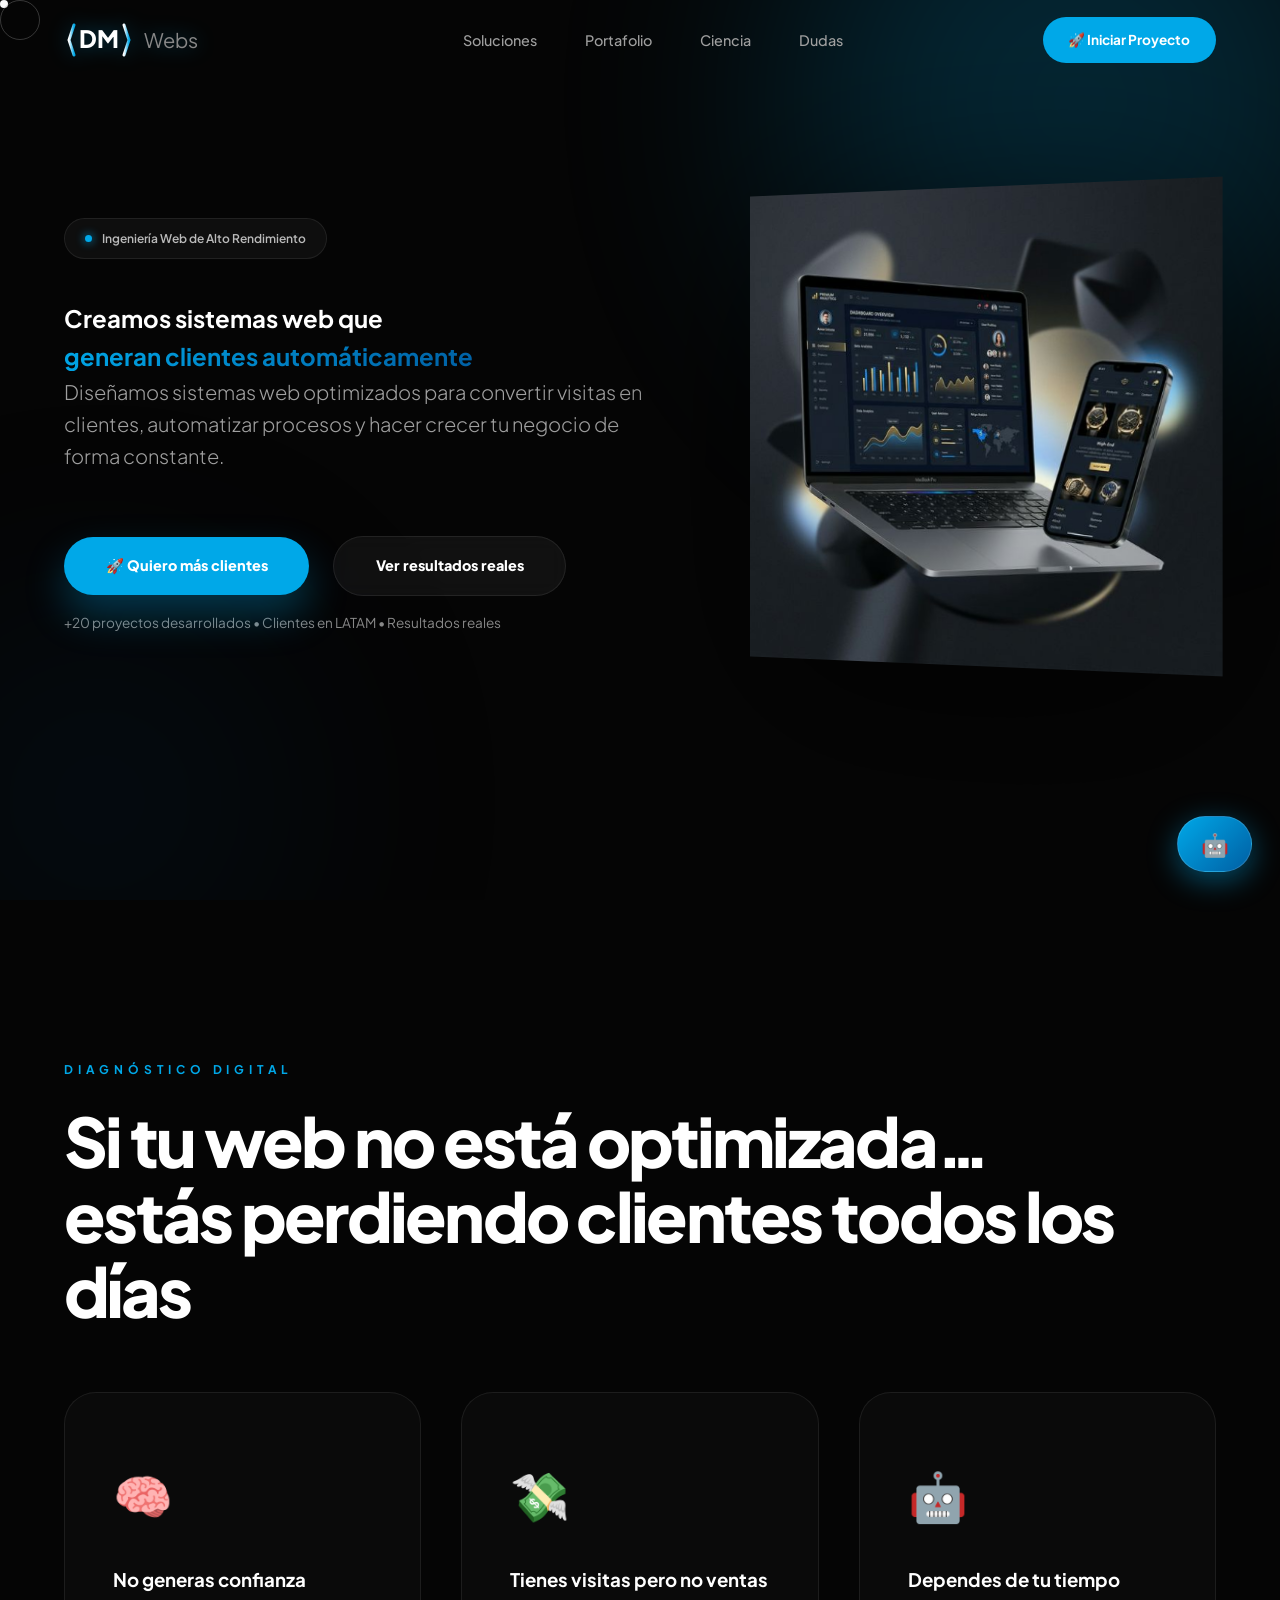
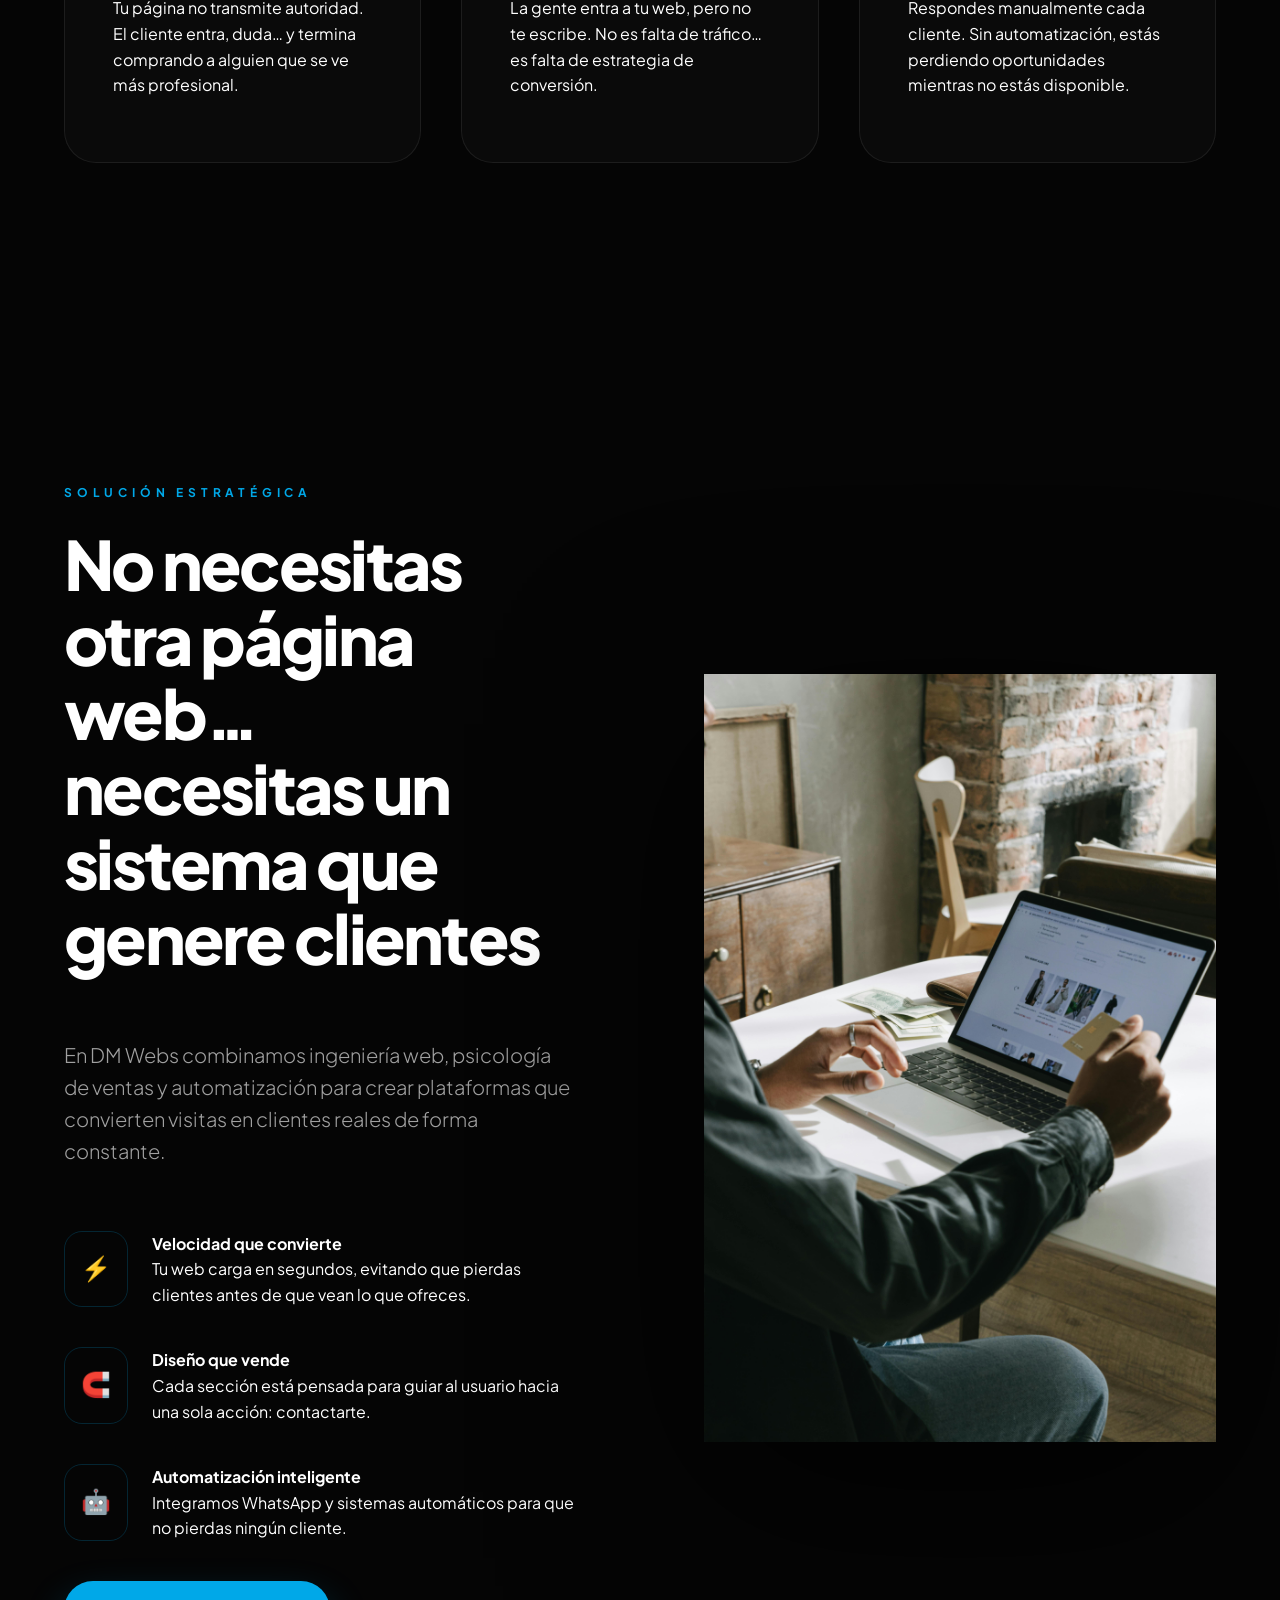
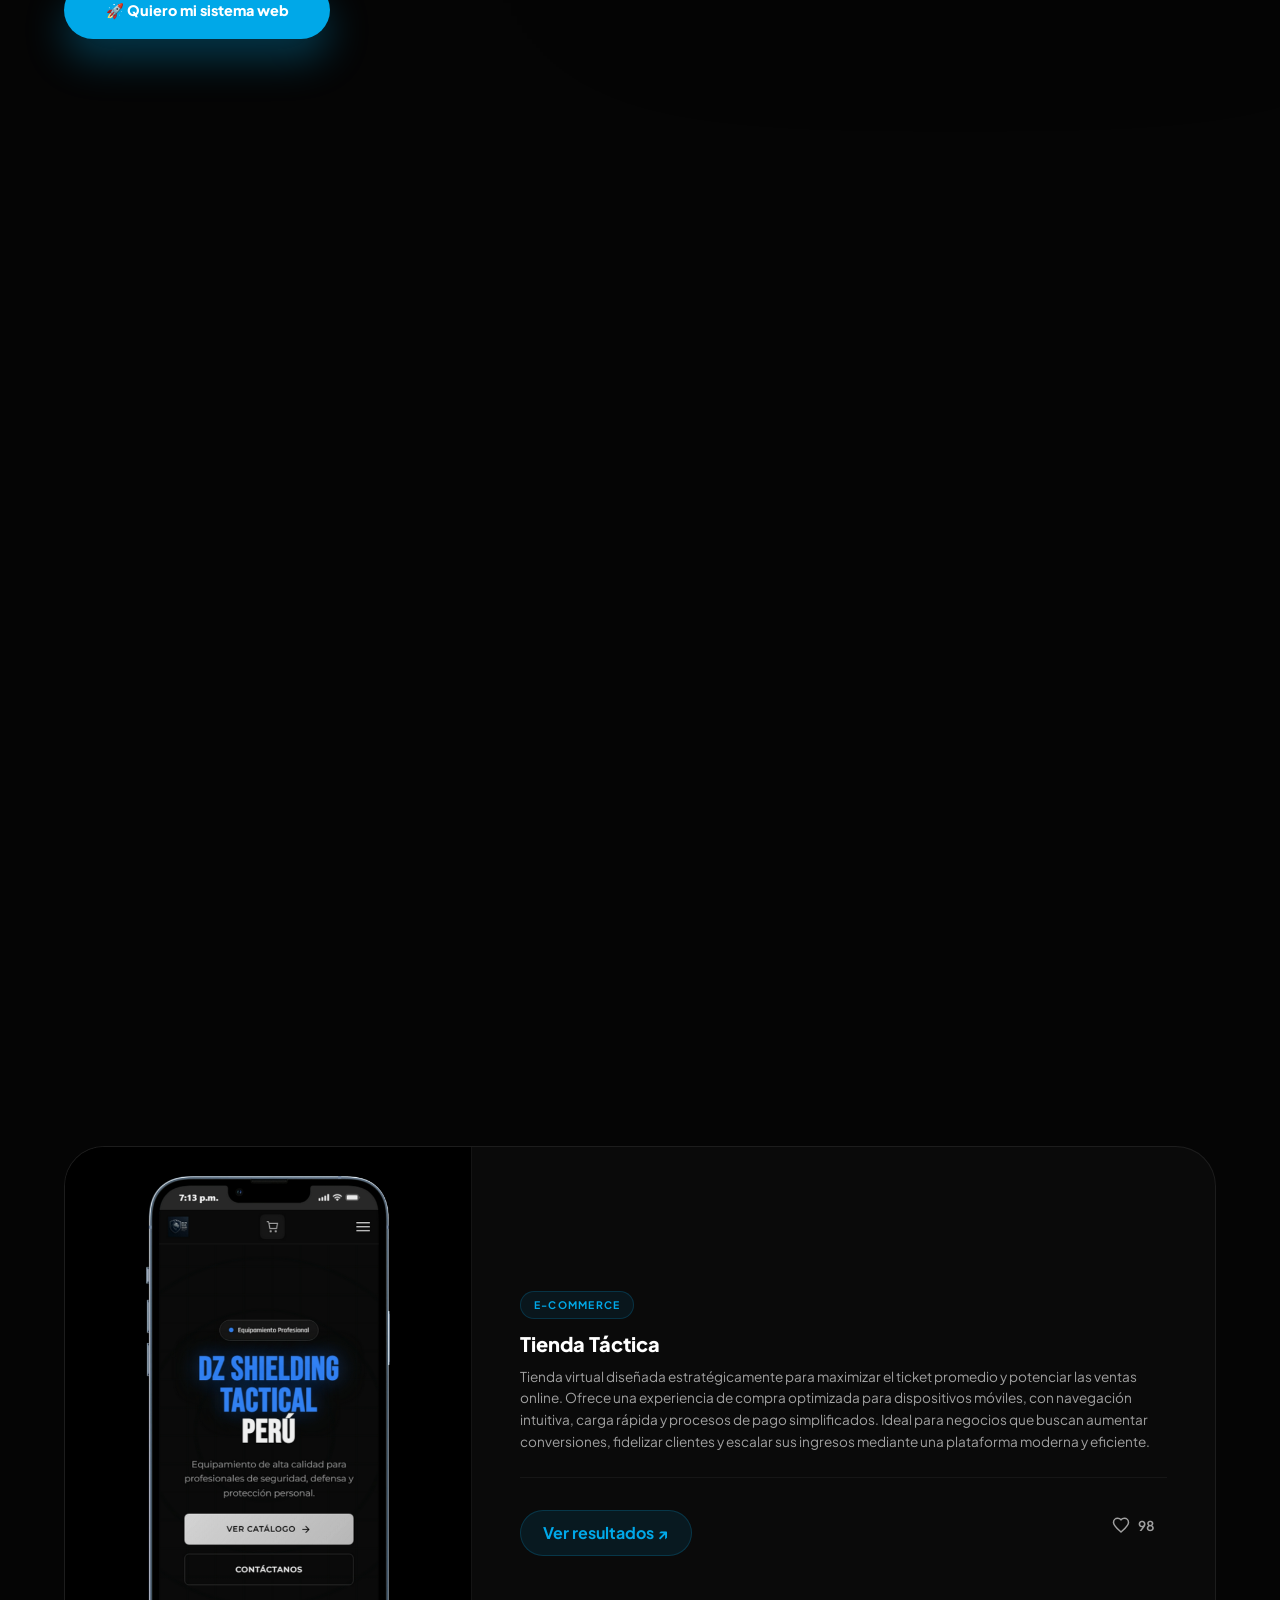
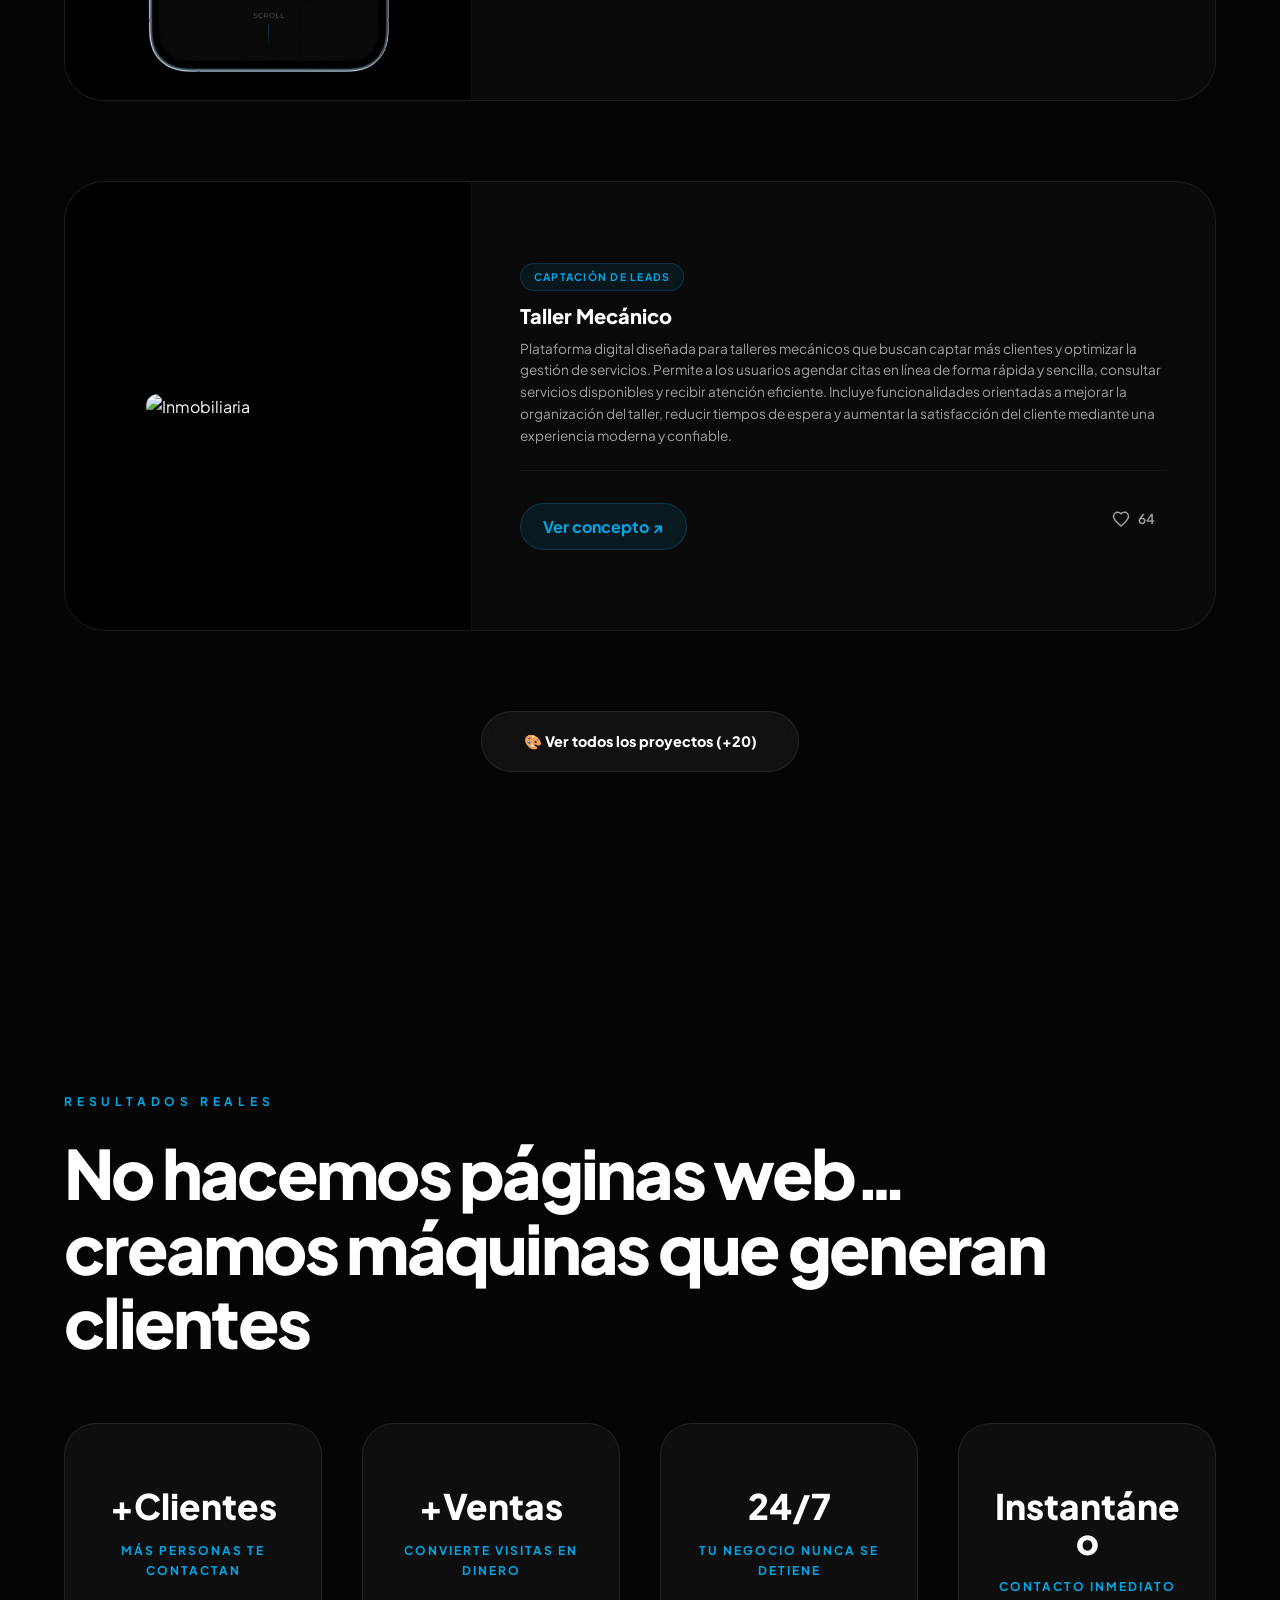
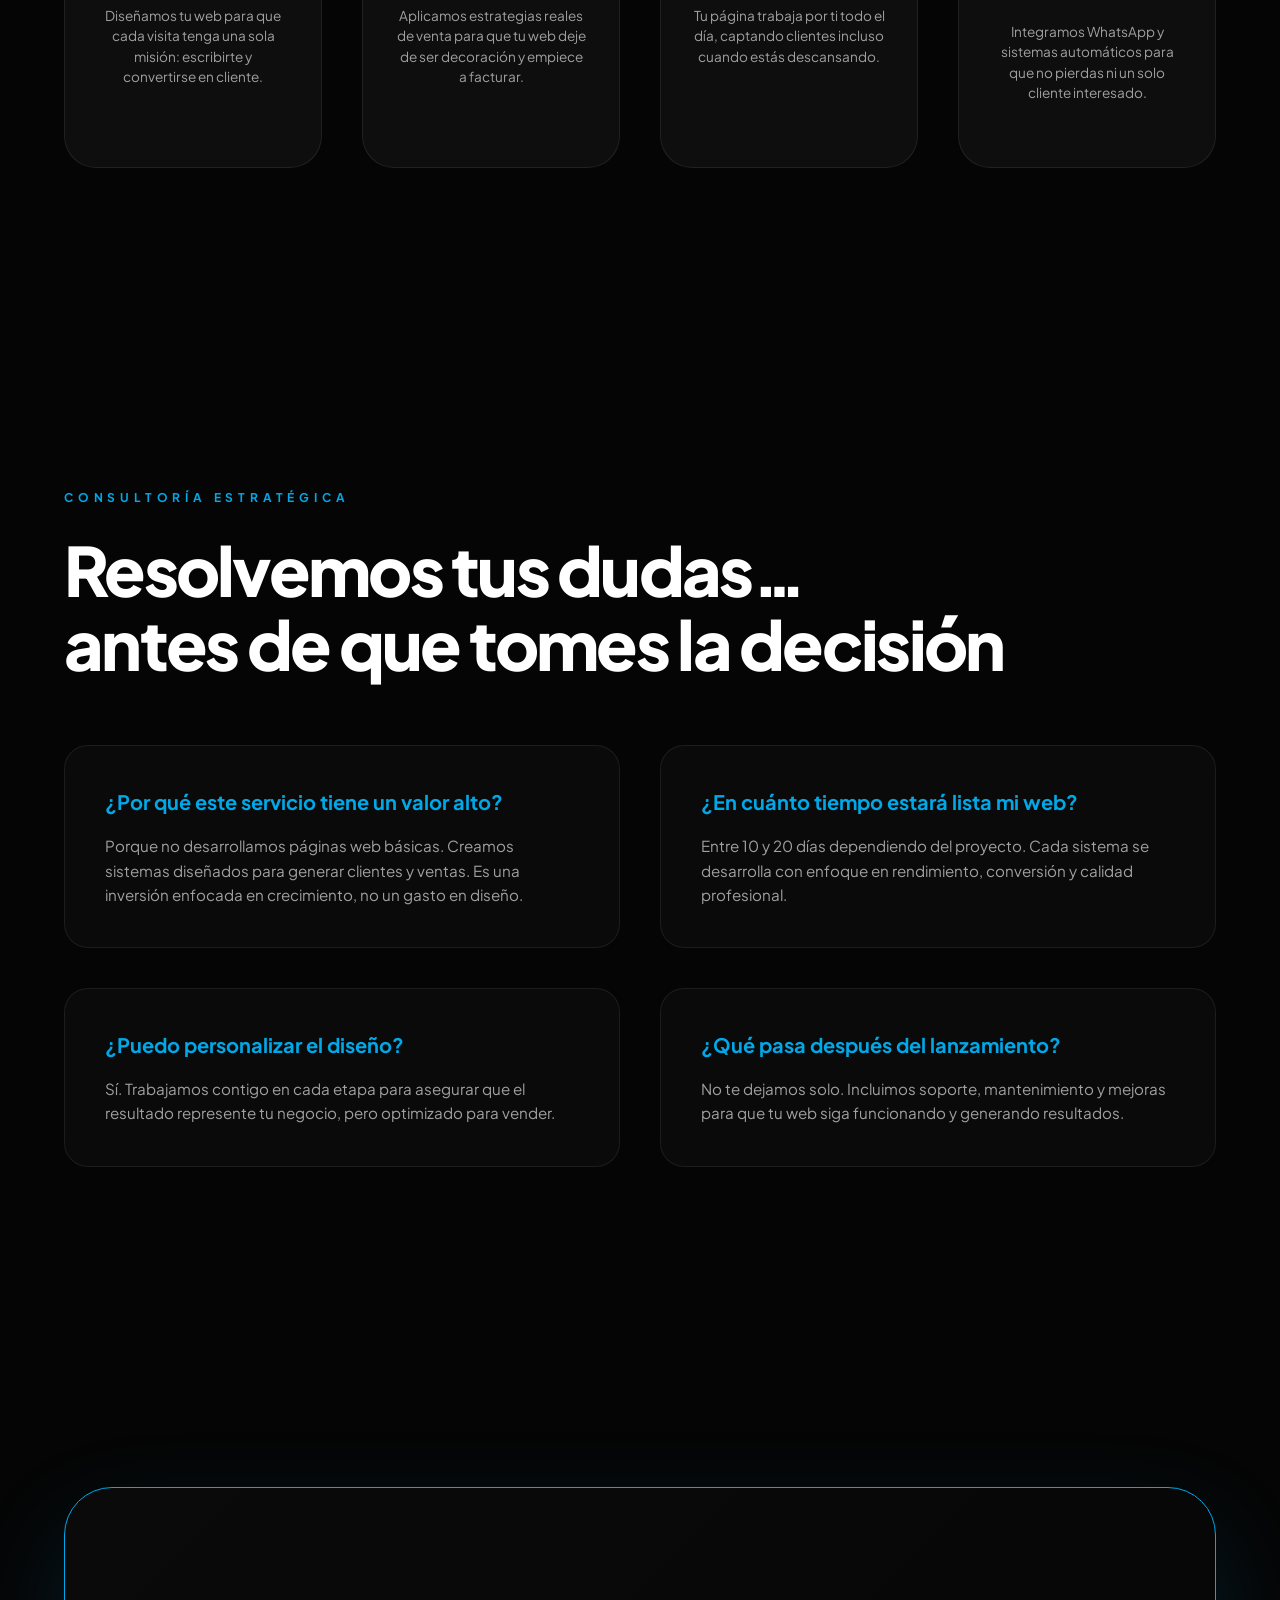
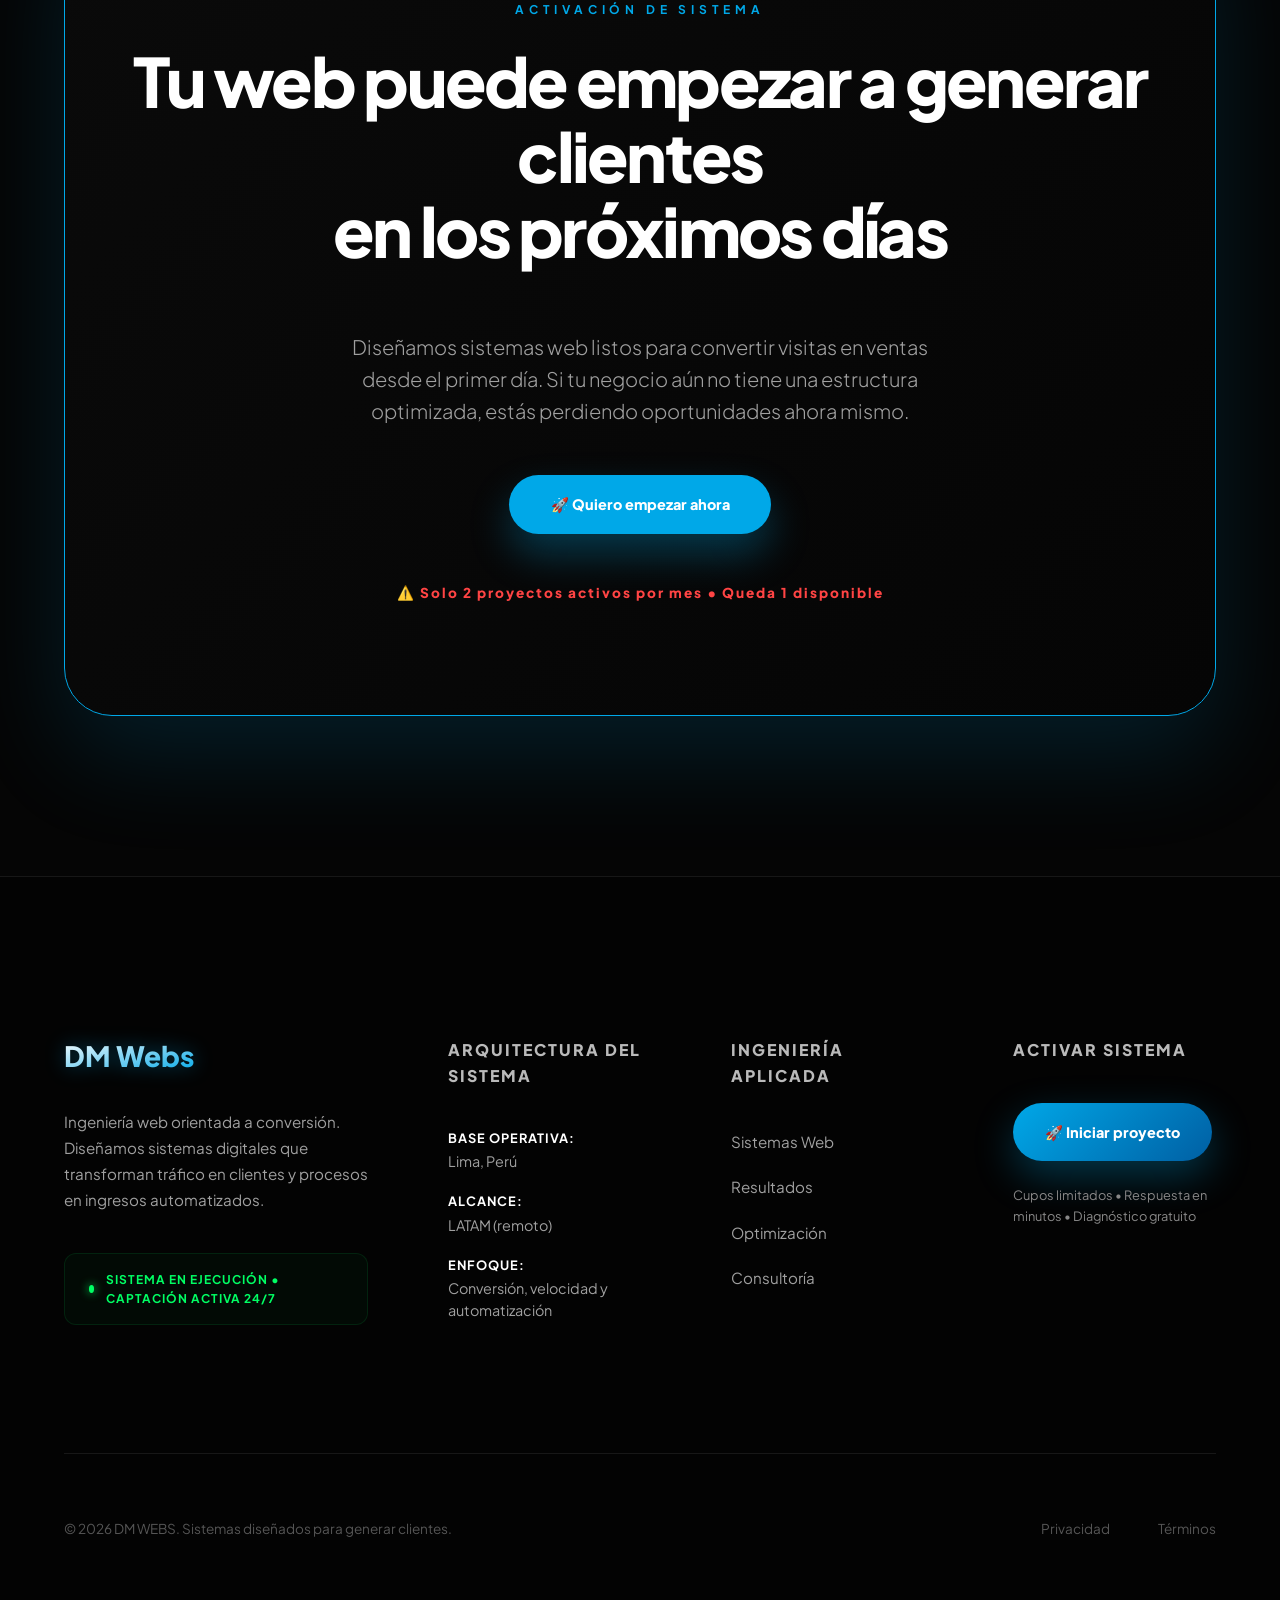
==== index.html @ 101c316f "first commit" ====
<!DOCTYPE html>
<html lang="es">
<head>
    <meta charset="UTF-8">
    <meta name="viewport" content="width=device-width, initial-scale=1.0">

    <!-- SEO PRINCIPAL -->
    <title>DM Webs | Ingeniería Web y Sistemas que Generan Clientes</title>

    <meta name="description" content="Especialistas en ingeniería web. Desarrollamos páginas web y sistemas digitales optimizados para generar clientes, aumentar conversiones y automatizar ventas en negocios de Perú y LATAM.">

    <meta name="keywords" content="ingenieria web, desarrollo web peru, paginas web que generan clientes, diseño web lima, sistemas web automatizados, landing pages conversion, automatizacion ventas web, desarrollo web profesional">

    <meta name="author" content="DM Webs">

    <!-- SEO TÉCNICO -->
    <meta name="robots" content="index, follow">
    <link rel="canonical" href="https://dm-webs-ingeniera.vercel.app/">

    <!-- GEOLOCALIZACIÓN (PERÚ) -->
    <meta name="geo.region" content="PE-LIM">
    <meta name="geo.placename" content="Lima">
    <meta name="geo.position" content="-12.0464;-77.0428">
    <meta name="ICBM" content="-12.0464, -77.0428">

    <!-- OPEN GRAPH (WHATSAPP / FACEBOOK) -->
    <meta property="og:title" content="DM Webs | Ingeniería Web que Genera Clientes">
    <meta property="og:description" content="Creamos sistemas web optimizados para convertir visitas en clientes y automatizar tu negocio.">
    <meta property="og:image" content="https://dm-webs-ingeniera.vercel.app/mockup.png">
    <meta property="og:url" content="https://dm-webs-ingeniera.vercel.app/">
    <meta property="og:type" content="website">
    <meta property="og:locale" content="es_PE">

    <!-- TWITTER -->
    <meta name="twitter:card" content="summary_large_image">
    <meta name="twitter:title" content="DM Webs | Sistemas Web que Venden">
    <meta name="twitter:description" content="Ingeniería web enfocada en conversión. Más clientes, más ventas, menos trabajo manual.">
    <meta name="twitter:image" content="https://dm-webs-ingeniera.vercel.app/mockup.png">

    <!-- PERFORMANCE / UI -->
    <meta name="theme-color" content="#0a0a0a">

    <!-- FAVICON -->
    <link rel="icon" href="favicon.ico">

    <!-- PRECONNECT (RENDIMIENTO) -->
    <link rel="preconnect" href="https://fonts.googleapis.com">
    <link rel="preconnect" href="https://fonts.gstatic.com" crossorigin>

    <!-- FUENTE -->
    <link href="https://fonts.googleapis.com/css2?family=Plus+Jakarta+Sans:wght@300;400;500;600;700;800&display=swap" rel="stylesheet">

    <!-- CSS OPTIMIZADO -->
    <link rel="preload" href="styles.css" as="style" onload="this.rel='stylesheet'">
</head>
<body>
    <!-- Advanced Cursor Layer -->
    <div class="cursor" id="cursor"></div>
    <div class="cursor-trail" id="cursor-trail"></div>

    <!-- Background Wow Layer -->
    <div class="bg-mesh">
        <div class="mesh-orb mesh-1"></div>
        <div class="mesh-orb mesh-2"></div>
    </div>

    <!-- ULTIMATE NAVIGATION -->
    <nav class="nav" id="nav">
        <div class="nav-inner">
            <a href="#" class="nav-logo">
                <svg viewBox="0 0 200 40" class="logo-svg">
                    <defs>
                        <linearGradient id="logoGradElite" x1="0%" y1="0%" x2="100%" y2="0%">
                            <stop offset="0%" style="stop-color:#ffffff;stop-opacity:1" />
                            <stop offset="100%" style="stop-color:#00A8E8;stop-opacity:1" />
                        </linearGradient>
                    </defs>
                    <path d="M10 5 L5 20 L10 35" fill="none" stroke="url(#logoGradElite)" stroke-width="3" stroke-linecap="round"/>
                    <path d="M60 5 L65 20 L60 35" fill="none" stroke="url(#logoGradElite)" stroke-width="3" stroke-linecap="round"/>
                    <text x="35" y="28" text-anchor="middle" font-family="Plus Jakarta Sans, sans-serif" font-weight="800" font-size="24" fill="white">DM</text>
                    <text x="80" y="28" font-family="Plus Jakarta Sans, sans-serif" font-weight="400" font-size="20" fill="#888888">Webs</text>
                </svg>
            </a>
            
            <ul class="nav-links">
                <li><a href="#soluciones">Soluciones</a></li>
                <li><a href="#portafolio">Portafolio</a></li>
                <li><a href="#stats">Ciencia</a></li>
                <li><a href="#faq">Dudas</a></li>
            </ul>

            <a href="https://wa.me/972498691?text=🚀%20Hola,%20quiero%20un%20sistema%20web%20que%20genere%20clientes" class="nav-cta" target="_blank" rel="noopener">🚀 Iniciar Proyecto</a>
            
            <button class="mobile-toggle" id="mobile-toggle" aria-label="Menu">
                <span></span><span></span><span></span>
            </button>
        </div>
    </nav>

    <!-- ELITE MOBILE MENU -->
    <div class="mobile-menu" id="mobile-menu">
        <button class="mobile-close" id="mobile-close" aria-label="Cerrar Menú">&times;</button>
        <ul class="mobile-menu-links">
            <li><a href="#soluciones">Soluciones</a></li>
            <li><a href="#portafolio">Portafolio</a></li>
            <li><a href="#stats">La Ciencia</a></li>
            <li><a href="#faq">Preguntas Frecuentes</a></li>
        </ul>
        <!--<a href="https://wa.me/972498691?text=🚀%20Hola,%20quiero%20un%20sistema%20web%20que%20genere%20clientes" class="nav-cta">
    🚀 Iniciar Proyecto
</a> -->
    </div>

    <main>
        <!-- HERO SECTION: INGENIERÍA QUE GENERA RESULTADOS -->
<section class="hero" id="home">
    <div class="hero-inner">
        <div class="hero-content">

            <div class="hero-badge reveal">
                <span class="dot"></span>
                Ingeniería Web de Alto Rendimiento
            </div>

            <h1 class="hero-title reveal">
                Creamos sistemas web que <br>
                <span class="accent">generan clientes automáticamente</span>
            </h1>

            <p class="hero-tagline reveal">
    Diseñamos sistemas web optimizados para convertir visitas en clientes, automatizar procesos y hacer crecer tu negocio de forma constante.
</p>

            <div class="hero-buttons reveal">
                <a href="https://wa.me/972498691?text=🚀%20Hola!%20Quiero%20una%20web%20que%20me%20genere%20clientes%20automáticamente" 
                   class="btn btn-primary" target="_blank" rel="noopener">
                    🚀 Quiero más clientes
                </a>

                <a href="#portafolio" class="btn btn-secondary">
                    Ver resultados reales
                </a>
            </div>
            <p style="margin-top:1rem; font-size:0.85rem; color:#888;">
    +20 proyectos desarrollados • Clientes en LATAM • Resultados reales
</p>

        </div>

        <div class="hero-visual reveal">
            <img src="mockup.png" alt="Sistema Web de Conversión DM Webs" class="hero-mockup">
        </div>
    </div>
</section>

        <!-- SECTION: DIAGNÓSTICO REAL DEL NEGOCIO -->
<section class="pain-section" id="diagnostico">
    <div class="section-inner">

        <div class="section-label reveal">Diagnóstico Digital</div>

        <h2 class="section-title reveal">
            Si tu web no está optimizada… <br>
            estás perdiendo clientes todos los días
        </h2>

        <div class="pain-grid">

    <div class="pain-card reveal">
        <span class="pain-icon">🧠</span>
        <h3>No generas confianza</h3>
        <p>
            Tu página no transmite autoridad. El cliente entra, duda… y termina comprando a alguien que se ve más profesional.
        </p>
    </div>

    <div class="pain-card reveal">
        <span class="pain-icon">💸</span>
        <h3>Tienes visitas pero no ventas</h3>
        <p>
            La gente entra a tu web, pero no te escribe. No es falta de tráfico… es falta de estrategia de conversión.
        </p>
    </div>

    <div class="pain-card reveal">
        <span class="pain-icon">🤖</span>
        <h3>Dependes de tu tiempo</h3>
        <p>
            Respondes manualmente cada cliente. Sin automatización, estás perdiendo oportunidades mientras no estás disponible.
        </p>
    </div>

</div>
    </div>
</section>

        <!-- SECTION: SOLUCIÓN (INGENIERÍA DE CONVERSIÓN) -->
<section class="solution-section" id="soluciones">
    <div class="section-inner">
        <div class="solution-grid">

            <div class="solution-content reveal">

                <div class="section-label">Solución Estratégica</div>

                <h2 class="section-title">
                    No necesitas otra página web… <br>
                    <span class="accent-text">necesitas un sistema que genere clientes</span>
                </h2>

                <p class="hero-tagline">
                    En DM Webs combinamos ingeniería web, psicología de ventas y automatización para crear plataformas que convierten visitas en clientes reales de forma constante.
                </p>

                <div class="benefit-row">

                    <div class="benefit-item">
                        <div class="benefit-icon">⚡</div>
                        <div class="benefit-info">
                            <strong>Velocidad que convierte</strong>
                            <p>
                                Tu web carga en segundos, evitando que pierdas clientes antes de que vean lo que ofreces.
                            </p>
                        </div>
                    </div>

                    <div class="benefit-item">
                        <div class="benefit-icon">🧲</div>
                        <div class="benefit-info">
                            <strong>Diseño que vende</strong>
                            <p>
                                Cada sección está pensada para guiar al usuario hacia una sola acción: contactarte.
                            </p>
                        </div>
                    </div>

                    <div class="benefit-item">
                        <div class="benefit-icon">🤖</div>
                        <div class="benefit-info">
                            <strong>Automatización inteligente</strong>
                            <p>
                                Integramos WhatsApp y sistemas automáticos para que no pierdas ningún cliente.
                            </p>
                        </div>
                    </div>

                </div>

                <a href="https://wa.me/972498691?text=🚀%20Hola,%20quiero%20un%20sistema%20web%20que%20genere%20clientes" 
                   class="btn btn-primary">
                    🚀 Quiero mi sistema web
                </a>

            </div>

            <div class="visual-stack reveal">
                <img src="e3.jpg" alt="Sistema Web de Conversión DM Webs" class="hero-mockup" style="transform: rotate(0); width: 100%;">
            </div>

        </div>
    </div>
</section>

        <!-- SECTION: RESULTADOS REALES -->
<section class="results-section" id="portafolio">
    <div class="section-inner">

        <div class="section-label reveal">Resultados Reales</div>

        <h2 class="section-title reveal">
            Sistemas que ya están generando ventas
        </h2>
        
        <div class="results-grid">

            <!-- Project 1 -->
            <div class="result-card reveal">
                <div class="result-visual">
                    <img src="pideClick.png" alt="PideClick" class="result-img-full">
                </div>
                <div class="result-info">
                    <span class="result-badge">Sistema SaaS</span>
                    <h3>PideClick</h3>
                    <p>
                        PideClick es una plataforma SaaS diseñada para la optimización integral de restaurantes, permitiéndoles digitalizar y automatizar la gestión de pedidos en tiempo real. Facilita una experiencia de compra rápida, intuitiva y sin fricciones para los clientes, mientras incrementa las conversiones, reduce errores operativos y mejora la eficiencia del negocio. Ideal para restaurantes que buscan escalar sus ventas mediante tecnología moderna y procesos inteligentes.
                    </p>
                    <div class="result-footer">
                        <a href="https://pide-click.vercel.app/" class="result-link" target="_blank">
                            Ver cómo funciona ↗
                        </a>
                        <button class="like-btn" data-project="pideclick">
                            <svg class="heart-icon" viewBox="0 0 24 24"><path d="M12 21.35l-1.45-1.32C5.4 15.36 2 12.28 2 8.5 2 5.42 4.42 3 7.5 3c1.74 0 3.41.81 4.5 2.09C13.09 3.81 14.76 3 16.5 3 19.58 3 22 5.42 22 8.5c0 3.78-3.4 6.86-8.55 11.54L12 21.35z"></path></svg>
                            <span class="like-count">0</span>
                        </button>
                    </div>
                </div>
            </div>

            <!-- Project 2 -->
            <div class="result-card reveal">
                <div class="result-visual">
                    <img src="dz.png" alt="Ecommerce" class="result-img-full">
                </div>
                <div class="result-info">
                    <span class="result-badge">E-Commerce</span>
                    <h3>Tienda Táctica</h3>
                    <p>
                        Tienda virtual diseñada estratégicamente para maximizar el ticket promedio y potenciar las ventas online. Ofrece una experiencia de compra optimizada para dispositivos móviles, con navegación intuitiva, carga rápida y procesos de pago simplificados. Ideal para negocios que buscan aumentar conversiones, fidelizar clientes y escalar sus ingresos mediante una plataforma moderna y eficiente.
                    </p>
                    <div class="result-footer">
                        <a href="https://dz-shielding-tactical.vercel.app/" class="result-link" target="_blank">
                            Ver resultados ↗
                        </a>
                        <button class="like-btn" data-project="tactica">
                            <svg class="heart-icon" viewBox="0 0 24 24"><path d="M12 21.35l-1.45-1.32C5.4 15.36 2 12.28 2 8.5 2 5.42 4.42 3 7.5 3c1.74 0 3.41.81 4.5 2.09C13.09 3.81 14.76 3 16.5 3 19.58 3 22 5.42 22 8.5c0 3.78-3.4 6.86-8.55 11.54L12 21.35z"></path></svg>
                            <span class="like-count">0</span>
                        </button>
                    </div>
                </div>
            </div>

            <!-- Project 3 -->
            <div class="result-card reveal">
                <div class="result-visual">
                    <img src="car.webp" alt="Inmobiliaria" class="result-img-full">
                </div>
                <div class="result-info">
                    <span class="result-badge">Captación de Leads</span>
                    <h3>Taller Mecánico</h3> 
                    <p>
                        Plataforma digital diseñada para talleres mecánicos que buscan captar más clientes y optimizar la gestión de servicios. Permite a los usuarios agendar citas en línea de forma rápida y sencilla, consultar servicios disponibles y recibir atención eficiente. Incluye funcionalidades orientadas a mejorar la organización del taller, reducir tiempos de espera y aumentar la satisfacción del cliente mediante una experiencia moderna y confiable.
                    </p>
                    <div class="result-footer">
                        <a href="https://tallercar.vercel.app/" class="result-link" target="_blank" >
                            Ver concepto ↗
                        </a>
                        <button class="like-btn" data-project="taller">
                            <svg class="heart-icon" viewBox="0 0 24 24"><path d="M12 21.35l-1.45-1.32C5.4 15.36 2 12.28 2 8.5 2 5.42 4.42 3 7.5 3c1.74 0 3.41.81 4.5 2.09C13.09 3.81 14.76 3 16.5 3 19.58 3 22 5.42 22 8.5c0 3.78-3.4 6.86-8.55 11.54L12 21.35z"></path></svg>
                            <span class="like-count">0</span>
                        </button>
                    </div>
                </div>
            </div>

        </div>

        <div class="hero-buttons reveal" style="justify-content: center; margin-top: 5rem;">
            <a href="portafolio.html" class="btn btn-secondary" style="padding: 1.2rem 3rem; font-size: 1rem;">
                🎨 Ver todos los proyectos (+20)
            </a>
        </div>

        </div>
    </div>
</section>

        <!-- SECTION: RESULTADOS QUE GENERAMOS -->
<section class="authority-section" id="stats">
    <div class="section-inner">
        
        <div class="section-label reveal">Resultados Reales</div>
        
        <h2 class="section-title reveal">
            No hacemos páginas web… <br>
            creamos máquinas que generan clientes
        </h2>

        <div class="stats-grid">

            <div class="stat-card reveal">
                <span class="stat-value">+Clientes</span>
                <span class="stat-label">Más personas te contactan</span>
                <p class="stat-desc">
                    Diseñamos tu web para que cada visita tenga una sola misión: escribirte y convertirse en cliente.
                </p>
            </div>

            <div class="stat-card reveal">
                <span class="stat-value">+Ventas</span>
                <span class="stat-label">Convierte visitas en dinero</span>
                <p class="stat-desc">
                    Aplicamos estrategias reales de venta para que tu web deje de ser decoración y empiece a facturar.
                </p>
            </div>

            <div class="stat-card reveal">
                <span class="stat-value">24/7</span>
                <span class="stat-label">Tu negocio nunca se detiene</span>
                <p class="stat-desc">
                    Tu página trabaja por ti todo el día, captando clientes incluso cuando estás descansando.
                </p>
            </div>

            <div class="stat-card reveal">
                <span class="stat-value">Instantáneo</span>
                <span class="stat-label">Contacto inmediato</span>
                <p class="stat-desc">
                    Integramos WhatsApp y sistemas automáticos para que no pierdas ni un solo cliente interesado.
                </p>
            </div>

        </div>
    </div>
</section>

        <!-- SECTION: CONSULTORÍA ESTRATÉGICA -->
<section class="faq-section" id="faq">
    <div class="section-inner">

        <div class="section-label reveal">Consultoría Estratégica</div>

        <h2 class="section-title reveal">
            Resolvemos tus dudas… <br>
            antes de que tomes la decisión
        </h2>

        <div class="faq-grid">

            <div class="faq-item reveal">
                <h3>¿Por qué este servicio tiene un valor alto?</h3>
                <p>
                    Porque no desarrollamos páginas web básicas. Creamos sistemas diseñados para generar clientes y ventas. 
                    Es una inversión enfocada en crecimiento, no un gasto en diseño.
                </p>
            </div>

            <div class="faq-item reveal">
                <h3>¿En cuánto tiempo estará lista mi web?</h3>
                <p>
                    Entre 10 y 20 días dependiendo del proyecto. Cada sistema se desarrolla con enfoque en rendimiento, conversión y calidad profesional.
                </p>
            </div>

            <div class="faq-item reveal">
                <h3>¿Puedo personalizar el diseño?</h3>
                <p>
                    Sí. Trabajamos contigo en cada etapa para asegurar que el resultado represente tu negocio, pero optimizado para vender.
                </p>
            </div>

            <div class="faq-item reveal">
                <h3>¿Qué pasa después del lanzamiento?</h3>
                <p>
                    No te dejamos solo. Incluimos soporte, mantenimiento y mejoras para que tu web siga funcionando y generando resultados.
                </p>
            </div>

        </div>

    </div>
</section>

        <!-- SECTION: CIERRE DE CONVERSIÓN -->
<section class="offer-section" id="metodo">
    <div class="section-inner">

        <div class="offer-card reveal">

            <span class="section-label">Activación de Sistema</span>

            <h2 class="section-title">
                Tu web puede empezar a generar clientes <br>
                <span class="accent-text">en los próximos días</span>
            </h2>

            <p class="hero-tagline" style="margin: 0 auto 3rem;">
                Diseñamos sistemas web listos para convertir visitas en ventas desde el primer día. 
                Si tu negocio aún no tiene una estructura optimizada, estás perdiendo oportunidades ahora mismo.
            </p>

            <div class="hero-buttons" style="justify-content: center;">
                <a href="https://wa.me/972498691?text=🚀%20Hola,%20quiero%20un%20sistema%20web%20que%20genere%20clientes" class="btn btn-primary" target="_blank" rel="noopener">
                    🚀 Quiero empezar ahora
                </a>
            </div>

            <span class="urgency-badge">
                ⚠️ Solo 2 proyectos activos por mes • Queda 1 disponible
            </span>

        </div>

    </div>
</section>
    </main>


    
    <!-- SECTION: ELITE FOOTER (ENGINEERING & RESULTS) -->
<footer class="elite-footer">
    <div class="footer-grid">

        <!-- Branding & Engineering Vision -->
        <div class="footer-col reveal">
            <a href="#" class="nav-logo" style="margin-bottom: 2rem; display: block;">
                <svg viewBox="0 0 200 40" class="logo-svg">
                    <defs>
                        <linearGradient id="logoGradFooterGold" x1="0%" y1="0%" x2="100%" y2="100%">
                            <stop offset="0%" style="stop-color:#ffffff;stop-opacity:1" />
                            <stop offset="100%" style="stop-color:#00A8E8;stop-opacity:1" />
                        </linearGradient>
                    </defs>
                    <text x="0" y="30" font-family="'Plus Jakarta Sans', sans-serif" font-weight="900" font-size="28" fill="url(#logoGradFooterGold)">DM Webs</text>
                </svg>
            </a>

            <p class="footer-desc">
                Ingeniería web orientada a conversión. Diseñamos sistemas digitales que transforman tráfico en clientes y procesos en ingresos automatizados.
            </p>

            <div class="system-status">
                <span class="status-dot"></span>
                <span class="status-text">Sistema en ejecución • Captación activa 24/7</span>
            </div>
        </div>

        <!-- Operation & Credibility -->
        <div class="footer-col reveal">
            <h4>Arquitectura del Sistema</h4>
            <ul class="footer-info">
                <li><strong>Base operativa:</strong> Lima, Perú</li>
                <li><strong>Alcance:</strong> LATAM (remoto)</li>
                <li><strong>Enfoque:</strong> Conversión, velocidad y automatización</li>
            </ul>
        </div>

        <!-- Strategic Navigation -->
        <div class="footer-col reveal">
            <h4>Ingeniería Aplicada</h4>
            <ul class="footer-links">
                <li><a href="#soluciones">Sistemas Web</a></li>
                <li><a href="#portafolio">Resultados</a></li>
                <li><a href="#stats">Optimización</a></li>
                <li><a href="#faq">Consultoría</a></li>
            </ul>
        </div>

        <!-- Conversion Engine -->
        <div class="footer-col reveal">
            <h4>Activar Sistema</h4>
            <a href="https://wa.me/972498691?text=🚀%20Hola,%20quiero%20un%20sistema%20web%20que%20genere%20clientes" class="footer-cta-btn" target="_blank">
                🚀 Iniciar proyecto
            </a>

            <p style="margin-top: 1.5rem; font-size: 0.8rem; color: #888;">
                Cupos limitados • Respuesta en minutos • Diagnóstico gratuito
            </p>
        </div>

    </div>

    <div class="footer-bottom">
        <p>&copy; 2026 DM WEBS. Sistemas diseñados para generar clientes.</p>

        <div class="footer-legal">
            <a href="#">Privacidad</a>
            <a href="#">Términos</a>
        </div>
    </div>
</footer>

    <!-- ADVISOR CHATBOT ELITE -->
    <div class="chatbot-toggle" id="chatbotToggle">
        <span style="font-size:1.4rem; line-height:1;">🤖</span>
    </div>

    <div class="chatbot-window" id="chatbotWindow">
        <div class="chatbot-header">
            <div style="display:flex; align-items:center; gap:0.75rem;">
                <div style="width:38px;height:38px;border-radius:10px;background:var(--gradient-blue);display:flex;align-items:center;justify-content:center;flex-shrink:0;font-size:1.4rem;">
                    🤖
                </div>
                <div>
                    <h4 style="font-weight:800;font-size:0.9rem;line-height:1.2;">DM Webs AI</h4>
                    <p style="font-size:0.7rem;color:#25d366;display:flex;align-items:center;gap:4px;">
                        <span style="width:6px;height:6px;background:#25d366;border-radius:50%;display:inline-block;animation:statusFade 2s infinite;"></span>
                        Sistema activo
                    </p>
                </div>
            </div>
            <button class="chatbot-close" id="chatbotClose" aria-label="Cerrar chat">✕</button>
        </div>
        <div class="chatbot-messages" id="chatbotMessages"></div>
        <div class="chatbot-input-area">
            <textarea id="chatbotInput" placeholder="Escribe tu consulta estratégica..." rows="1"></textarea>
            <button id="chatbotSend" style="background:transparent; border:none; color:var(--accent); cursor:pointer;">
                <svg viewBox="0 0 24 24" fill="none" stroke="currentColor" stroke-width="2" style="width:24px;">
                    <line x1="22" y1="2" x2="11" y2="13"></line>
                    <polygon points="22 2 15 22 11 13 2 9 22 2"></polygon>
                </svg>
            </button>
        </div>
    </div>

    <script src="app.js" defer></script>
    <script src="appChat.js" defer></script>
</body>
</html>
---- styles.css ----
/* 
       SISTEMA DE DISEÑO ELITE - AGENCIA DM WEBS
       COMPONENTE DE CHATBOT & SECCIONES DE AUTORIDAD
    */
    :root {
      --bg: #050505;
      --bg-card: #0a0a0a;
      --fg: #ffffff;
      --fg-muted: #a0a0a0;
      --accent: #00A8E8;
      --accent-glow: rgba(0, 168, 232, 0.4);
      --border: rgba(255, 255, 255, 0.08);
      --glass: rgba(255, 255, 255, 0.04);
      --gradient-blue: linear-gradient(135deg, #00A8E8 0%, #005FA3 100%);
      --smooth: cubic-bezier(0.2, 1, 0.3, 1);
    }

    * { margin: 0; padding: 0; box-sizing: border-box; -webkit-font-smoothing: antialiased; }
    html { scroll-behavior: smooth; }
    body { font-family: 'Plus Jakarta Sans', sans-serif; background: var(--bg); color: var(--fg); overflow-x: hidden; line-height: 1.6; }

    /* Custom Cursor (Safe Desktop Only) */
    .cursor { width: 8px; height: 8px; background: white; border-radius: 50%; position: fixed; z-index: 10001; pointer-events: none; mix-blend-mode: difference; display: none; }
    .cursor-trail { width: 40px; height: 40px; border: 1px solid rgba(255,255,255,0.2); border-radius: 50%; position: fixed; z-index: 10000; pointer-events: none; transition: transform 0.1s; display: none; }
    @media (min-width: 1025px) { .cursor, .cursor-trail { display: block; } }

    /* Background Orbs */
    .bg-mesh { position: fixed; inset: 0; z-index: -1; overflow: hidden; pointer-events: none; }
    .mesh-orb { position: absolute; filter: blur(120px); border-radius: 50%; animation: floatOrb 20s infinite alternate; }
    .mesh-1 { width: 600px; height: 600px; background: var(--accent); top: -200px; right: -100px; opacity: 0.2; }
    .mesh-2 { width: 400px; height: 400px; background: #003057; bottom: -100px; left: -100px; opacity: 0.15; }
    @keyframes floatOrb { 0% { transform: translate(0,0); } 100% { transform: translate(100px, 100px); } }

    /* NAVIGATION (Senior Logic) */
    .nav { position: fixed; top: 0; left: 0; right: 0; z-index: 2000; height: 80px; display: flex; align-items: center; transition: 0.4s var(--smooth); padding: 0 5%; }
    .nav.scrolled { height: 75px; background: rgba(5, 5, 5, 0.8); backdrop-filter: blur(20px); -webkit-backdrop-filter: blur(20px); border-bottom: 1px solid var(--border); box-shadow: 0 10px 40px rgba(0,0,0,0.4); }
    .nav-inner { width: 100%; max-width: 1400px; margin: 0 auto; display: flex; justify-content: space-between; align-items: center; }
    .nav-logo { height: 40px; display: flex; align-items: center; text-decoration: none; }
    .logo-svg { height: 100%; width: auto; filter: drop-shadow(0 0 10px var(--accent-glow)); }
    .logo-img { height: 38px; width: auto; object-fit: contain; filter: drop-shadow(0 2px 12px rgba(0,168,232,0.3)); transition: 0.3s; }
    .nav-logo:hover .logo-img { filter: drop-shadow(0 4px 20px rgba(0,168,232,0.5)); transform: scale(1.03); }
    .nav-links { display: flex; gap: 3rem; list-style: none; }
    .nav-links a { color: var(--fg-muted); text-decoration: none; font-size: 0.9rem; font-weight: 500; transition: 0.3s; }
    .nav-links a:hover { color: white; text-shadow: 0 0 10px rgba(255,255,255,0.3); }
    .nav-cta { padding: 0.75rem 1.6rem; background: var(--accent); color: white; border-radius: 100px; font-weight: 700; font-size: 0.85rem; text-decoration: none; transition: 0.4s; }
    .nav-cta:hover { transform: translateY(-2px); box-shadow: 0 10px 30px var(--accent-glow); }

    .mobile-toggle { display: none; flex-direction: column; gap: 5px; background: rgba(255,255,255,0.06); border: 1px solid rgba(255,255,255,0.1); border-radius: 10px; cursor: pointer; padding: 8px 10px; z-index: 3000; transition: 0.3s; }
    .mobile-toggle:hover { background: rgba(255,255,255,0.1); }
    .mobile-toggle span { width: 20px; height: 2px; background: white; border-radius: 2px; transition: 0.4s var(--smooth); display: block; }
    .mobile-toggle.active span:nth-child(1) { transform: translateY(7px) rotate(45deg); }
    .mobile-toggle.active span:nth-child(2) { opacity: 0; }
    .mobile-toggle.active span:nth-child(3) { transform: translateY(-7px) rotate(-45deg); }

    .mobile-menu { position: fixed; inset: 0; background: rgba(3, 3, 3, 0.98); backdrop-filter: blur(25px); -webkit-backdrop-filter: blur(25px); z-index: 2500; display: flex; flex-direction: column; align-items: center; justify-content: center; opacity: 0; visibility: hidden; transition: 0.4s var(--smooth); }
    .mobile-menu.active { opacity: 1; visibility: visible; }
    .mobile-close { position: absolute; top: 25px; right: 25px; background: var(--glass); border: 1px solid var(--border); color: white; font-size: 2.2rem; width: 55px; height: 55px; border-radius: 50%; display: flex; align-items: center; justify-content: center; cursor: pointer; transition: 0.3s; z-index: 3100; }
    .mobile-menu-links { list-style: none; text-align: center; display: flex; flex-direction: column; gap: 2.5rem; }
    .mobile-menu-links a { color: white; text-decoration: none; font-size: 1.6rem; font-weight: 800; transition: 0.3s; }
    .mobile-menu-links a:hover { color: var(--accent); }
    
    .mobile-cta-menu { 
        margin-top: 2.5rem; 
        padding: 1rem 2rem; 
        background: var(--gradient-blue); 
        color: white !important; 
        border-radius: 100px; 
        font-weight: 800; 
        text-decoration: none; 
        font-size: 1rem; 
        text-transform: uppercase;
        letter-spacing: 1.5px;
        box-shadow: 0 15px 40px rgba(0, 168, 232, 0.4);
        display: inline-block;
        transition: 0.4s var(--smooth);
    }
    .mobile-cta-menu:active { transform: scale(0.95); }
    section { padding: 10rem 5%; position: relative; z-index: 10; max-width: 1400px; margin: 0 auto; }
    .section-label { font-size: 0.75rem; font-weight: 700; text-transform: uppercase; letter-spacing: 0.4em; color: var(--accent); margin-bottom: 1.5rem; display: block; }
    .section-title { font-size: clamp(2.5rem, 6vw, 4.25rem); font-weight: 800; line-height: 1.1; margin-bottom: 4rem; letter-spacing: -0.04em; }

    /* HERO MODULE */
    .hero { min-height: 100vh; display: flex; align-items: center; padding-top: 7rem; }
    .hero-inner { display: flex; align-items: center; gap: 4rem; width: 100%; justify-content: space-between; }
    .hero-content { flex: 1.2; }
    .hero-visual { flex: 0.8; display: flex; justify-content: flex-end; }
    .hero-badge { display: inline-flex; align-items: center; gap: 10px; padding: 0.6rem 1.25rem; background: var(--glass); border: 1px solid var(--border); border-radius: 100px; font-size: 0.75rem; font-weight: 600; margin-bottom: 2.5rem; color: #bababa; }
    .hero-badge .dot { width: 7px; height: 7px; background: var(--accent); border-radius: 50%; box-shadow: 0 0 10px var(--accent); }
    .hero-title .accent { background: var(--gradient-blue); -webkit-background-clip: text; background-clip: text; -webkit-text-fill-color: transparent; }
    .hero-tagline { font-size: 1.25rem; color: var(--fg-muted); margin-bottom: 4rem; max-width: 600px; font-weight: 300; line-height: 1.6; }
    .btn { padding: 1.2rem 3rem; border-radius: 100px; font-weight: 700; text-decoration: none; font-size: 0.95rem; transition: 0.4s var(--smooth); display: inline-flex; align-items: center; justify-content: center; gap: 10px; }
    .btn-primary { background: var(--accent); color: white; box-shadow: 0 20px 40px rgba(0, 168, 232, 0.2); }
    .btn-secondary { border: 1px solid var(--border); color: white; backdrop-filter: blur(10px); }
    .hero-buttons { display: flex; gap: 1.5rem; align-items: center; flex-wrap: wrap; }
    .hero-mockup { width: 110%; height: auto; transform: perspective(1000px) rotateY(-10deg); filter: drop-shadow(0 50px 100px rgba(0,0,0,0.8)); transition: 0.8s var(--smooth); }

    /* PAIN GRID */
    .pain-grid { display: grid; grid-template-columns: repeat(auto-fit, minmax(320px, 1fr)); gap: 2.5rem; }
    .pain-card { padding: 4rem 3rem; background: var(--bg-card); border: 1px solid var(--border); border-radius: 32px; transition: 0.5s var(--smooth); }
    .pain-card:hover { transform: translateY(-15px); border-color: var(--accent); }
    .pain-icon { font-size: 3rem; margin-bottom: 2rem; display: block; }

    /* SOLUTION MODULE */
    .solution-grid { display: grid; grid-template-columns: 1fr 1fr; gap: 8rem; align-items: center; }
    .benefit-item { display: flex; gap: 1.5rem; margin-bottom: 2.5rem; }
    .benefit-icon { background: var(--accent-dim); padding: 1rem; border-radius: 18px; color: var(--accent); font-size: 1.5rem; border: 1px solid rgba(0, 168, 232, 0.2); }

    /* RESULTS PORTFOLIO */
    .results-grid { display: flex; flex-direction: column; gap: 5rem; width: 100%; }
    .result-card { display: flex; background: var(--bg-card); border: 1px solid var(--border); border-radius: 40px; overflow: hidden; transition: 0.6s var(--smooth); width: 100%; min-height: 450px; }
    .result-card:hover { border-color: var(--accent); transform: scale(1.02); }
    .result-visual { flex: 0.35; background: #000; padding: 1.8rem; display: flex; align-items: center; justify-content: center; border-right: 1px solid var(--border); overflow: hidden; }
    .result-info { flex: 0.65; padding: 3rem; display: flex; flex-direction: column; justify-content: center; }
    .result-img-full { width: 70%; height: auto; border-radius: 12px; filter: drop-shadow(0 30px 60px rgba(0,0,0,0.6)); transition: transform 0.6s var(--smooth); }
    .result-card:hover .result-img-full { transform: scale(1.1) rotate(1deg); }
    .result-badge { display: inline-block; font-size: 0.65rem; font-weight: 700; text-transform: uppercase; letter-spacing: 0.12em; color: var(--accent); background: rgba(0,168,232,0.08); border: 1px solid rgba(0,168,232,0.2); border-radius: 100px; padding: 0.3rem 0.8rem; margin-bottom: 0.8rem; align-self: flex-start; width: fit-content; }
    .result-info h3 { font-size: 1.25rem; font-weight: 800; margin-bottom: 0.6rem; color: white; line-height: 1.2; }
    .result-info p { font-size: 0.85rem; color: var(--fg-muted); line-height: 1.6; }

    /* Master Buttons */
    .btn { 
        padding: 1.1rem 2.6rem !important; 
        border-radius: 100px !important; 
        font-weight: 800 !important; 
        text-decoration: none !important; 
        font-size: 0.9rem !important; 
        transition: 0.4s var(--smooth) !important; 
        display: inline-flex !important; 
        align-items: center; 
        justify-content: center; 
        gap: 12px;
        cursor: pointer;
        border: none !important;
        text-align: center;
    }
    .btn-primary { 
        background: var(--accent) !important; 
        color: white !important; 
        box-shadow: 0 20px 40px rgba(0, 168, 232, 0.3) !important; 
    }
    .btn-primary:hover { transform: translateY(-5px); box-shadow: 0 30px 60px var(--accent-glow) !important; }
    
    .btn-secondary { 
        background: rgba(255, 255, 255, 0.05) !important; 
        border: 1px solid var(--border) !important; 
        color: white !important; 
        backdrop-filter: blur(10px); 
    }
    .btn-secondary:hover { background: rgba(255, 255, 255, 0.1) !important; color: white !important; }

    /* Results Project Links (Compact Pills) */
    .result-info .result-link { 
        margin-top: 1rem !important; 
        padding: 0.6rem 1.4rem !important; 
        background: rgba(0, 168, 232, 0.1) !important; 
        border: 1px solid rgba(0, 168, 232, 0.2) !important; 
        border-radius: 100px !important; 
        color: var(--accent) !important; 
        text-decoration: none !important; 
        font-weight: 700 !important; 
        display: inline-flex !important; 
        align-items: center; 
        align-self: flex-start;
        transition: 0.3s;
    }
    .result-info .result-link:hover { background: var(--accent) !important; color: white !important; transform: translateY(-3px); }

    /* LIKE BUTTON ENGINE */
    .result-footer { display: flex; align-items: center; justify-content: space-between; margin-top: 1.5rem; border-top: 1px solid rgba(255,255,255,0.05); padding-top: 1rem; width: 100%; }
    .like-btn { background: transparent; border: none; cursor: pointer; display: flex; align-items: center; gap: 8px; color: var(--fg-muted); transition: 0.3s var(--smooth); padding: 5px 12px; border-radius: 100px; }
    .like-btn .heart-icon { width: 18px; height: 18px; fill: none; stroke: currentColor; stroke-width: 2; transition: transform 0.4s cubic-bezier(0.175, 0.885, 0.32, 1.275), fill 0.4s; }
    .like-btn:hover { background: rgba(255, 59, 48, 0.1); color: #ff3b30; }
    .like-btn.liked { color: #ff3b30; }
    .like-btn.liked .heart-icon { fill: #ff3b30; stroke: #ff3b30; transform: scale(1.1); }
    .like-count { font-size: 0.85rem; font-weight: 600; font-family: 'Plus Jakarta Sans', sans-serif; }

    @keyframes heartPop {
        0% { transform: scale(1); }
        50% { transform: scale(1.4); }
        100% { transform: scale(1.1); }
    }
    .like-btn.liked .heart-icon { animation: heartPop 0.4s forwards; }

    /* AUTHORITY SECTION (Authority Logic) */
    .stats-grid { display: grid; grid-template-columns: repeat(4, 1fr); gap: 2.5rem; margin-top: 4rem; }
    .stat-card { text-align: center; padding: 4rem 2rem; border-radius: 32px; background: var(--glass); border: 1px solid var(--border); transition: 0.5s; display: flex; flex-direction: column; gap: 10px; }
    .stat-card:hover { transform: translateY(-10px); border-color: var(--accent); background: rgba(0, 168, 232, 0.05); }
    .stat-value { font-size: clamp(2.2rem, 1.5vw, 2rem); font-weight: 800; color: white; display: block; margin-bottom: 0.5rem; line-height: 1; word-break: break-word; }
    .stat-label { color: var(--accent); font-weight: 700; text-transform: uppercase; letter-spacing: 2px; font-size: 0.75rem; margin-bottom: 1rem; display: block; }
    .stat-desc { font-size: 0.85rem; color: var(--fg-muted); line-height: 1.5; max-width: 250px; margin: 0 auto; }

    /* FAQ SECTION (Strategic Consultation) */
    .faq-grid { display: grid; grid-template-columns: repeat(auto-fit, minmax(400px, 1fr)); gap: 2.5rem; margin-top: 4rem; }
    .faq-item { padding: 2.5rem; background: var(--bg-card); border: 1px solid var(--border); border-radius: 24px; transition: 0.3s; }
    .faq-item:hover { border-color: var(--accent); }
    .faq-item h3 { font-size: 1.25rem; font-weight: 700; margin-bottom: 1rem; color: var(--accent); }
    .faq-item p { font-size: 0.95rem; color: var(--fg-muted); }

    /* OFFER MODULE */
    .offer-card { padding: 7rem 4rem; background: linear-gradient(135deg, #0a0a0a 0%, #050505 100%); border: 1px solid var(--accent); border-radius: 48px; text-align: center; box-shadow: 0 40px 100px rgba(0, 168, 232, 0.15); }
    .urgency-badge { color: #ff4444; font-weight: 800; letter-spacing: 2px; margin-top: 3rem; display: block; font-size: 0.85rem; }

    /* CHATBOT TOGGLE - Premium Pill Design */
    .chatbot-toggle {
        position: fixed;
        bottom: 28px;
        right: 28px;
        height: 56px;
        padding: 0 1.4rem;
        background: var(--gradient-blue);
        border-radius: 100px;
        display: flex;
        align-items: center;
        gap: 10px;
        z-index: 2500;
        cursor: pointer;
        transition: 0.4s var(--smooth);
        box-shadow: 0 8px 30px rgba(0, 168, 232, 0.45), 0 2px 8px rgba(0,0,0,0.4);
        animation: chatPulse 3.5s infinite;
        border: 1px solid rgba(255,255,255,0.15);
    }
    .chatbot-toggle-label {
        color: white;
        font-family: 'Plus Jakarta Sans', sans-serif;
        font-weight: 700;
        font-size: 0.85rem;
        white-space: nowrap;
        letter-spacing: 0.01em;
    }
    @keyframes chatPulse {
        0%, 100% { box-shadow: 0 8px 30px rgba(0, 168, 232, 0.45), 0 2px 8px rgba(0,0,0,0.4); }
        50% { box-shadow: 0 12px 40px rgba(0, 168, 232, 0.7), 0 2px 8px rgba(0,0,0,0.4); transform: translateY(-2px); }
    }
    .chatbot-toggle svg { width: 22px; color: white; flex-shrink: 0; transition: 0.3s; }
    .chatbot-toggle:hover { animation: none; transform: translateY(-3px) scale(1.03); box-shadow: 0 16px 48px rgba(0, 168, 232, 0.6); }
    @media (max-width: 480px) {
        .chatbot-toggle { height: 50px; padding: 0 1.1rem; gap: 8px; }
        .chatbot-toggle-label { font-size: 0.78rem; }
        .chatbot-toggle svg { width: 18px; }
    }

    .chatbot-window {
        position: fixed;
        bottom: 90px;
        right: 28px;
        width: 460px;
        height: auto;
        max-height: calc(100vh - 110px);
        min-height: 360px;
        background: rgba(8, 8, 8, 0.97);
        backdrop-filter: blur(40px);
        -webkit-backdrop-filter: blur(40px);
        border: 1px solid rgba(255,255,255,0.1);
        border-radius: 28px;
        z-index: 2501;
        display: flex;
        flex-direction: column;
        opacity: 0;
        visibility: hidden;
        transform: translateY(20px) scale(0.97);
        transition: 0.45s var(--smooth);
        box-shadow: 0 30px 80px rgba(0,0,0,0.8), 0 0 0 1px rgba(0,168,232,0.08);
        overflow: hidden;
    }
    .chatbot-window.open { opacity: 1; visibility: visible; transform: translateY(0) scale(1); }

    /* CHATBOT: Full-screen on mobile */
    @media (max-width: 600px) {
        .chatbot-window {
            bottom: 0 !important;
            right: 0 !important;
            left: 0 !important;
            top: 0 !important;
            width: 100% !important;
            height: 100% !important;
            border-radius: 0 !important;
            max-height: none !important;
        }
        .chatbot-window .chatbot-header { border-radius: 0 !important; }
        .chatbot-toggle { bottom: 16px; right: 16px; }
    }

    .chatbot-header { 
        padding: 1.25rem 1.5rem; 
        background: linear-gradient(135deg, rgba(0,168,232,0.12) 0%, rgba(0,60,100,0.15) 100%);
        border-bottom: 1px solid rgba(255,255,255,0.08); 
        display: flex; 
        justify-content: space-between; 
        align-items: center; 
        border-radius: 28px 28px 0 0; 
        flex-shrink: 0;
        position: relative;
        z-index: 1;
    }
    .chatbot-close { 
        background: rgba(255,255,255,0.07); 
        border: 1px solid rgba(255,255,255,0.12); 
        color: white; 
        font-size: 1.1rem; 
        width: 34px; 
        height: 34px; 
        border-radius: 50%; 
        display: flex; 
        align-items: center; 
        justify-content: center; 
        cursor: pointer; 
        opacity: 0.8; 
        transition: 0.3s; 
        flex-shrink: 0;
        line-height: 1;
    }
    .chatbot-close:hover { opacity: 1; background: rgba(255,80,80,0.25); border-color: rgba(255,80,80,0.4); color: #ff5050; }

    .chatbot-messages { flex: 1; min-height: 0; padding: 1.5rem; overflow-y: auto; display: flex; flex-direction: column; gap: 1.25rem; scroll-behavior: smooth; }

    .message { display: flex; gap: 12px; max-width: 85%; }
    .bot { align-self: flex-start; }
    .user { align-self: flex-end; flex-direction: row-reverse; }

    .message-avatar { width: 32px; height: 32px; border-radius: 8px; background: var(--bg-card); display: flex; align-items: center; justify-content: center; color: var(--accent); flex-shrink: 0; }
    .message-bubble { padding: 1rem 1.25rem; border-radius: 20px; font-size: 0.95rem; line-height: 1.5; position: relative; }
    .bot .message-bubble { background: rgba(255, 255, 255, 0.05); border: 1px solid var(--border); border-bottom-left-radius: 2px; }
    .user .message-bubble { background: var(--accent); color: white; font-weight: 600; border-bottom-right-radius: 2px; }
    .message-time { font-size: 0.7rem; color: #555; margin-top: 5px; }
    
    .quick-replies { display: flex; flex-wrap: wrap; gap: 10px; margin-top: 15px; margin-left: 44px; }
    .quick-reply-btn { 
        padding: 0.75rem 1.4rem; 
        border-radius: 100px; 
        background: rgba(255, 255, 255, 0.03); 
        border: 1px solid var(--border); 
        color: white; 
        font-size: 0.85rem; 
        font-weight: 600; 
        cursor: pointer; 
        transition: 0.4s var(--smooth); 
    }
    .quick-reply-btn:hover { background: var(--accent); border-color: var(--accent); transform: translateY(-3px); }
    
    .cta-button {
        display: inline-flex;
        align-items: center;
        gap: 12px;
        padding: 1.1rem 1.8rem;
        background: var(--gradient-blue);
        color: white !important;
        text-decoration: none;
        border-radius: 100px;
        font-weight: 800;
        font-size: 0.95rem;
        margin-top: 15px;
        box-shadow: 0 15px 40px rgba(0, 168, 232, 0.3);
        transition: 0.4s var(--smooth);
    }
    .cta-button:hover { transform: translateY(-5px); box-shadow: 0 20px 50px rgba(0, 168, 232, 0.5); }
    .cta-button svg { width: 22px; height: 22px; }
    .typing-indicator span { width: 6px; height: 6px; background: var(--accent); border-radius: 50%; animation: typing 1s infinite alternate; }
    .typing-indicator span:nth-child(2) { animation-delay: 0.2s; }
    .typing-indicator span:nth-child(3) { animation-delay: 0.4s; }
    @keyframes typing { 0% { opacity: 0.3; transform: translateY(0); } 100% { opacity: 1; transform: translateY(-3px); } }
    
    .chatbot-input-area { padding: 1.2rem; background: rgba(0,0,0,0.3); border-top: 1px solid var(--border); display: flex; align-items: flex-end; gap: 10px; }
    #chatbotInput { flex: 1; background: transparent; border: none; color: white; font-family: inherit; font-size: 0.95rem; resize: none; overflow-y: auto; max-height: 120px; outline: none; padding: 5px; }

    /* RESPONSIVE DESIGN - MASTER */
    @media (max-width: 1100px) {
        .btn { padding: 0.9rem 1.8rem !important; font-size: 0.85rem !important; }
        .nav-links { display: none !important; }
        .nav { background: rgba(5,5,5,0.9); backdrop-filter: blur(20px); -webkit-backdrop-filter: blur(20px); border-bottom: 1px solid var(--border); }
        .nav-cta { 
            display: inline-flex !important; 
            padding: 0.55rem 1rem !important; 
            font-size: 0.72rem !important; 
            margin-left: auto;
            margin-right: 0.75rem;
            white-space: nowrap;
        }
        .mobile-toggle { display: flex !important; }
        .logo-img { height: 30px !important; }
        .hero-inner { flex-direction: column; text-align: center; gap: 3rem; }
        .hero-buttons { justify-content: center; gap: 1rem; }
        .hero-mockup { transform: none; width: 100%; max-width: 500px; margin: 0 auto; }
        .solution-grid { grid-template-columns: 1fr; text-align: center; gap: 4rem; }
        .stats-grid { grid-template-columns: 1fr; gap: 1.5rem; }
        .stat-card { padding: 3rem 1.5rem; }
        .stat-value { font-size: 2.5rem !important; }
        .faq-grid { grid-template-columns: 1fr; }
        .result-card { flex-direction: column; min-height: auto; }
        .result-visual { border-right: none; border-bottom: 1px solid var(--border); padding: 1rem; }
        .result-info { padding: 1.8rem 1.2rem; text-align: center; align-items: center; }
        .result-info .result-link, .result-info .result-badge { align-self: center !important; }
        /* chatbot handled by dedicated media queries above */
    }

    @media (max-width: 480px) {
        .nav-cta { padding: 0.5rem 0.8rem !important; font-size: 0.65rem !important; margin-right: 0.8rem; }
        .logo-img { height: 26px !important; }
    }

    /* ELITE FOOTER ENGINE */
    .elite-footer { background: #030303; padding: 10rem 5% 5rem; border-top: 1px solid var(--border); position: relative; z-index: 50; }
    .footer-grid { max-width: 1400px; margin: 0 auto; display: grid; grid-template-columns: 1.5fr 1fr 1fr 1fr; gap: 5rem; margin-bottom: 8rem; }
    .footer-col h4 { font-size: 1rem; font-weight: 800; text-transform: uppercase; letter-spacing: 2px; margin-bottom: 2.5rem; color: #bababa; }
    .footer-desc { color: var(--fg-muted); font-size: 0.95rem; line-height: 1.7; max-width: 320px; }
    .footer-links, .footer-info { list-style: none; display: flex; flex-direction: column; gap: 1.25rem; }
    .footer-links a { color: var(--fg-muted); text-decoration: none; transition: 0.3s; font-size: 0.95rem; }
    .footer-links a:hover { color: white; transform: translateX(5px); display: inline-block; }
    .footer-info li { color: var(--fg-muted); font-size: 0.9rem; line-height: 1.5; }
    .footer-info strong { color: white; display: block; margin-bottom: 3px; font-size: 0.8rem; text-transform: uppercase; letter-spacing: 1px; }

    /* System Status Engine */
    .system-status { display: flex; align-items: center; gap: 12px; margin-top: 2.5rem; padding: 1rem 1.5rem; background: rgba(0, 255, 100, 0.03); border: 1px solid rgba(0, 255, 100, 0.1); border-radius: 12px; width: fit-content; }
    .status-dot { width: 8px; height: 8px; background: #00ff64; border-radius: 50%; box-shadow: 0 0 10px #00ff64; animation: statusFade 2s infinite; }
    @keyframes statusFade { 0%, 100% { opacity: 1; transform: scale(1); } 50% { opacity: 0.4; transform: scale(1.2); } }
    .status-text { font-size: 0.75rem; font-weight: 700; color: #00ff64; text-transform: uppercase; letter-spacing: 1px; }

    .footer-cta-btn { padding: 1.1rem 2rem; background: var(--gradient-blue); color: white; border-radius: 100px; font-weight: 800; text-decoration: none; font-size: 0.9rem; display: inline-block; box-shadow: 0 15px 40px rgba(0, 168, 232, 0.3); transition: 0.4s; }
    .footer-cta-btn:hover { transform: translateY(-5px); box-shadow: 0 20px 50px rgba(0, 168, 232, 0.5); }

    .footer-bottom { max-width: 1400px; margin: 0 auto; padding-top: 4rem; border-top: 1px solid var(--border); display: flex; justify-content: space-between; align-items: center; }
    .footer-bottom p { font-size: 0.85rem; color: #555; }
    .footer-legal { display: flex; gap: 3rem; }
    .footer-legal a { font-size: 0.85rem; color: #555; text-decoration: none; transition: 0.3s; }
    .footer-legal a:hover { color: white; }

    @media (max-width: 1100px) {
        .footer-grid { grid-template-columns: 1fr 1fr; gap: 4rem; text-align: left; }
        .footer-bottom { flex-direction: column; gap: 2rem; text-align: center; }
        .footer-legal { justify-content: center; }
    }
    @media (max-width: 600px) {
        .footer-grid { grid-template-columns: 1fr; text-align: center; }
        .footer-desc, .system-status { margin-left: auto; margin-right: auto; }
        .footer-legal { flex-direction: column; gap: 1rem; }
    }

    /* REVEAL (Ultra-Stable High-Performance Visibility) */
    .reveal { 
        opacity: 0; /* Changed to 0 only for observing, but in app.js I need to ensure it works */
        transform: translateY(30px); 
        transition: 1.2s var(--smooth); 
        backface-visibility: hidden;
    }
    .reveal.active { opacity: 1 !important; transform: translateY(0); }
    
    /* Fallback for visibility (If JS fails or for instant load) */
    @media (max-width: 1024px) { .reveal { opacity: 1 !important; transform: none !important; } }
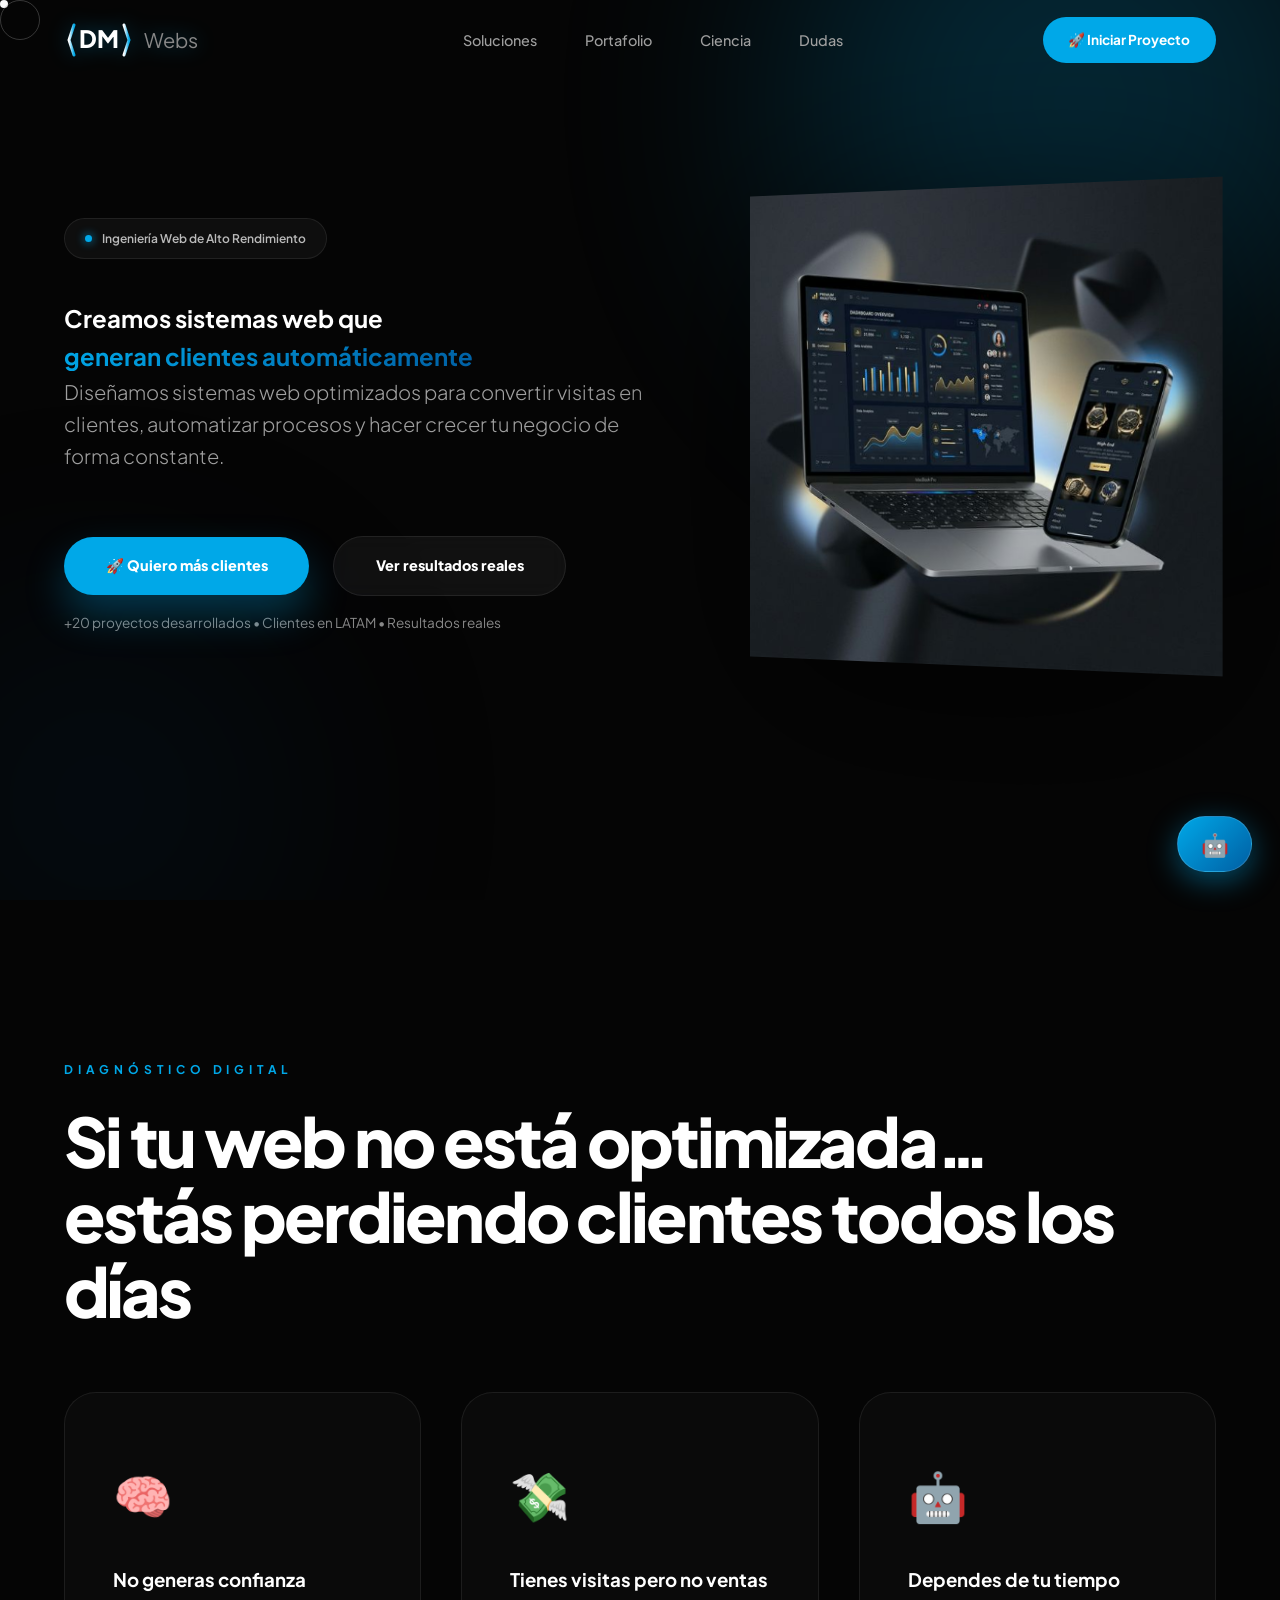
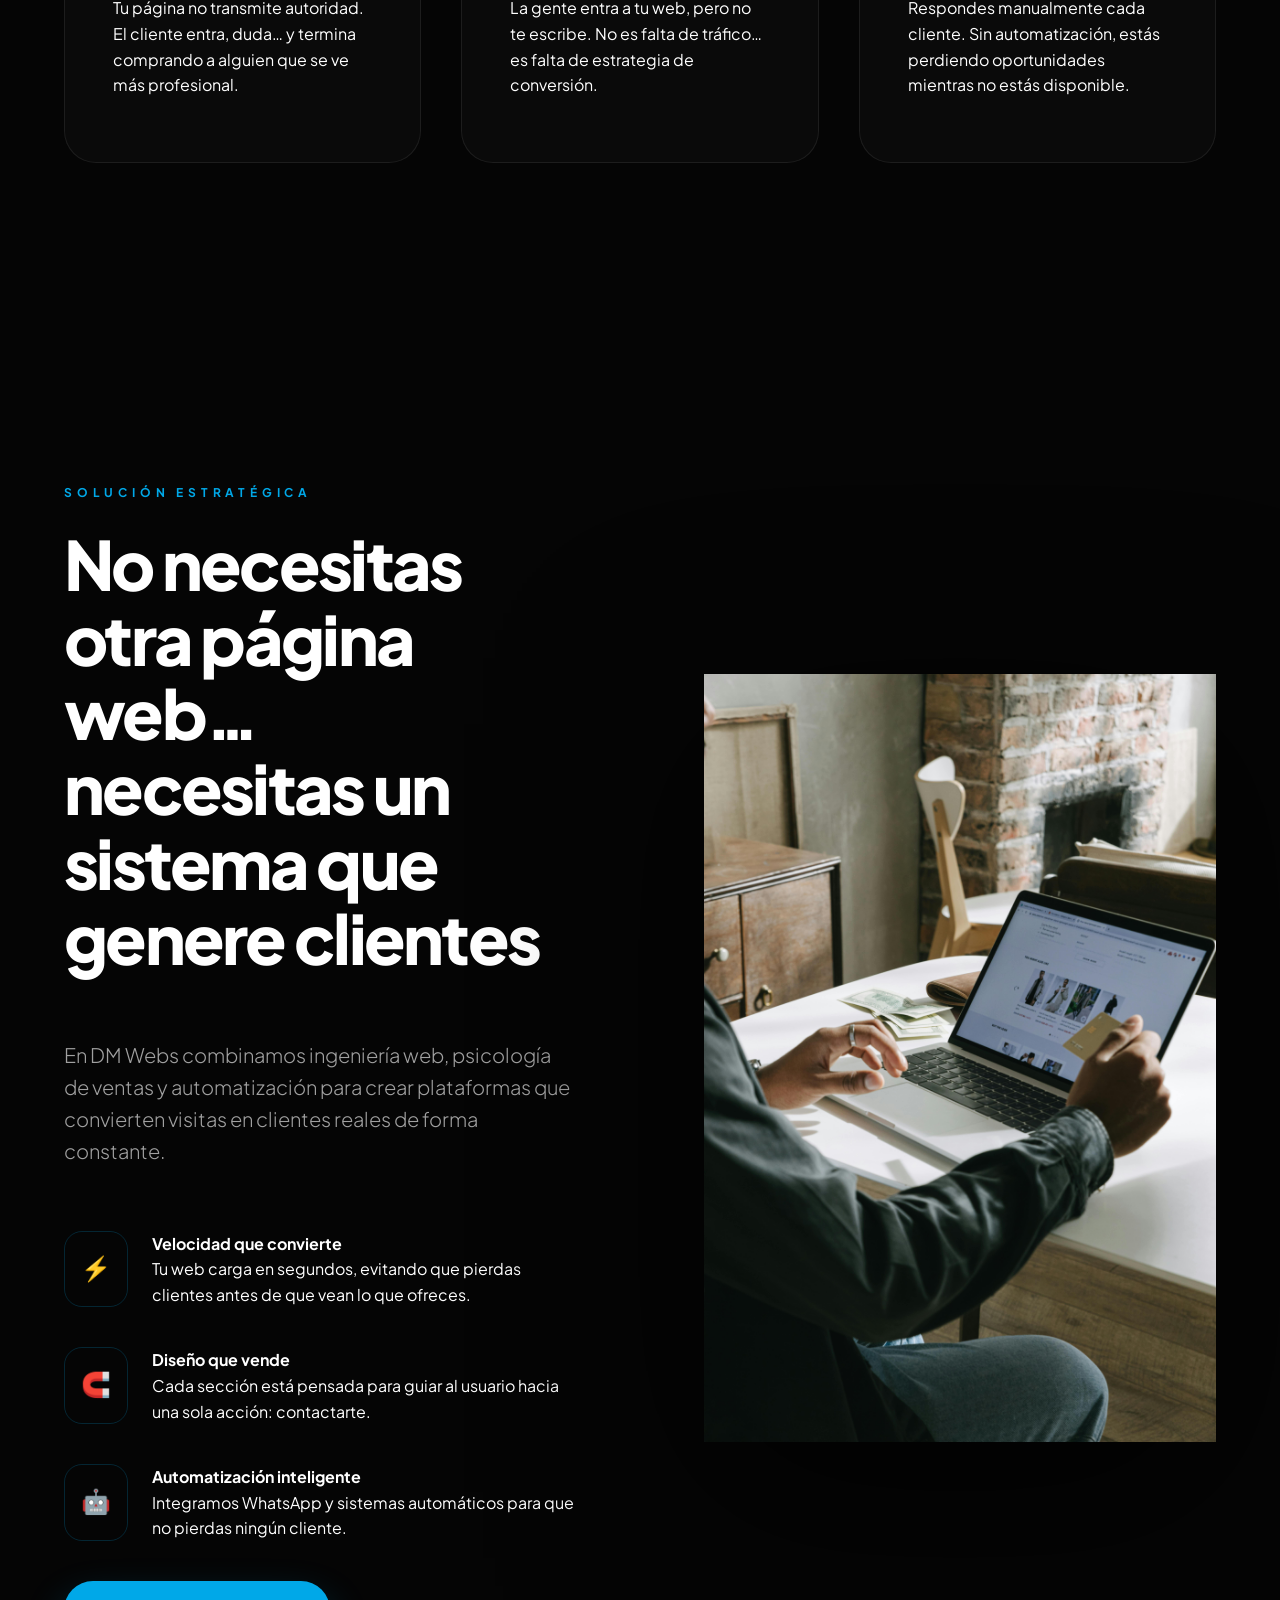
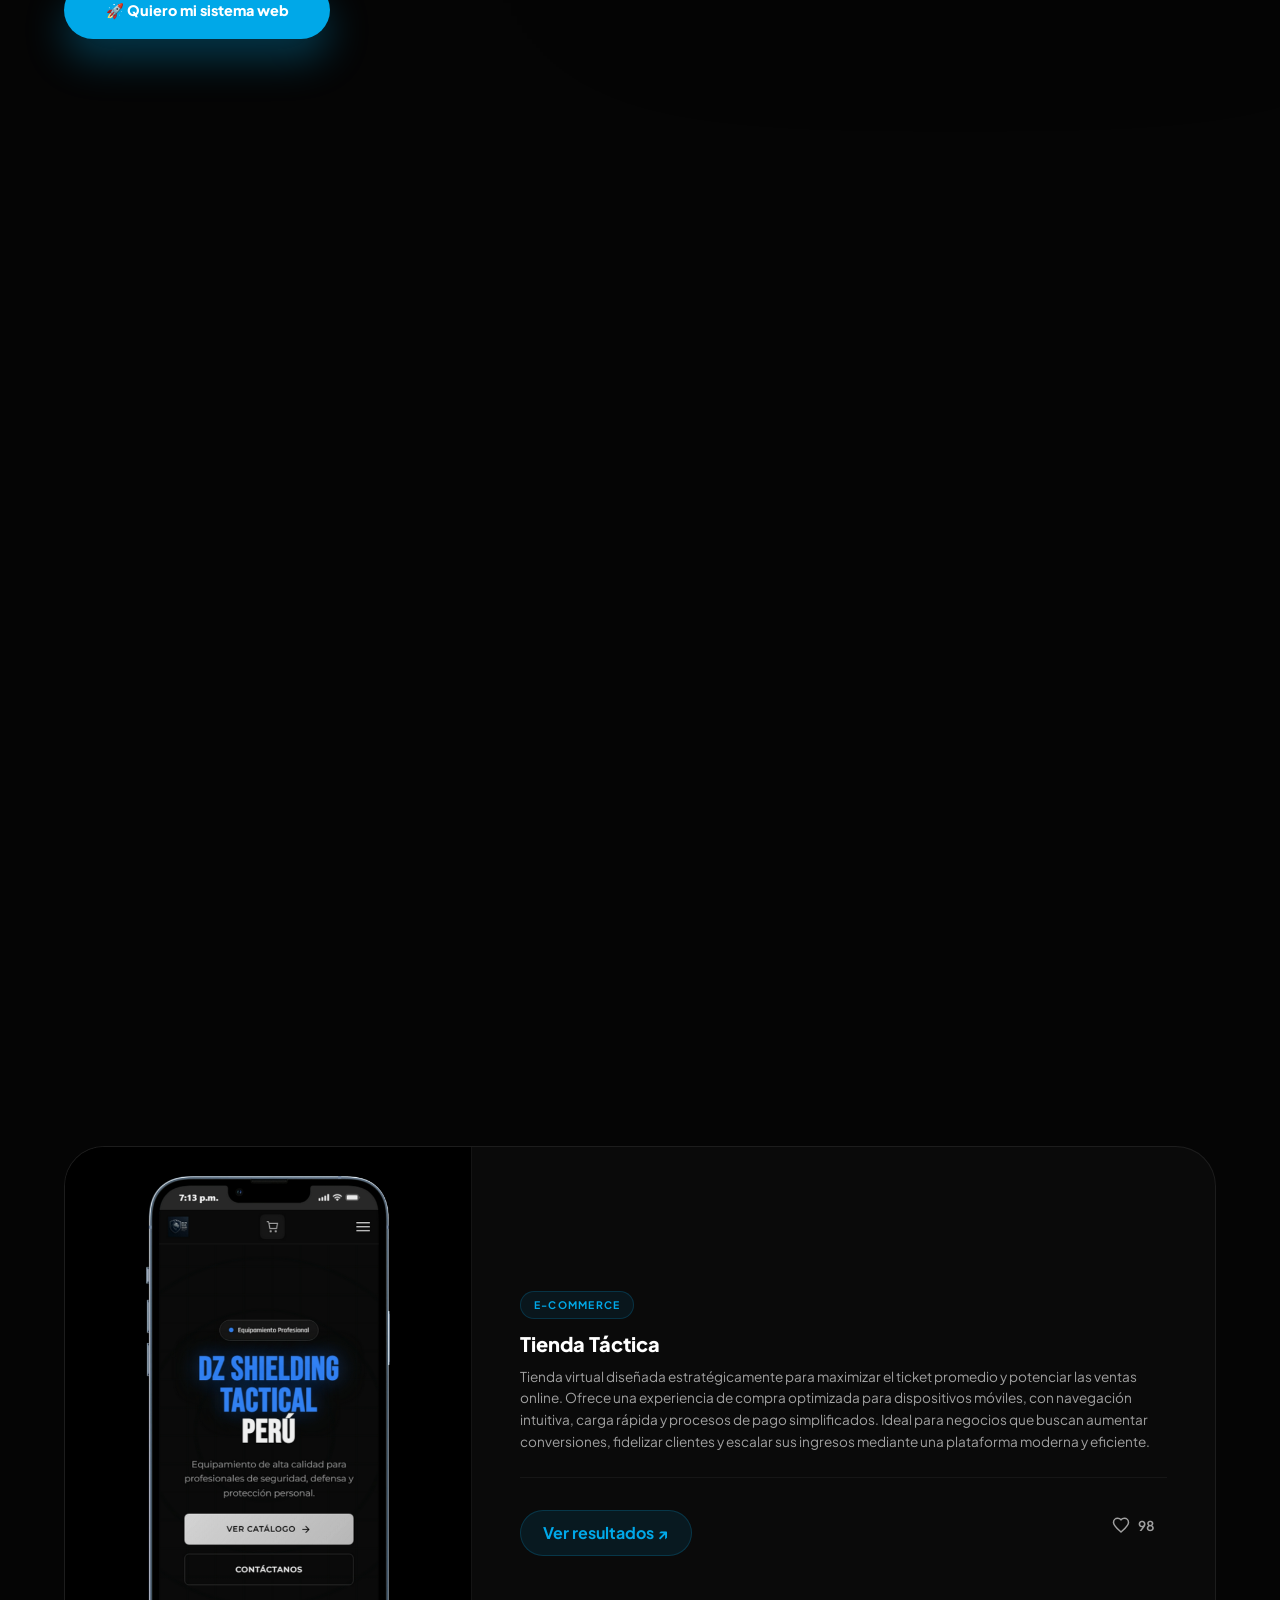
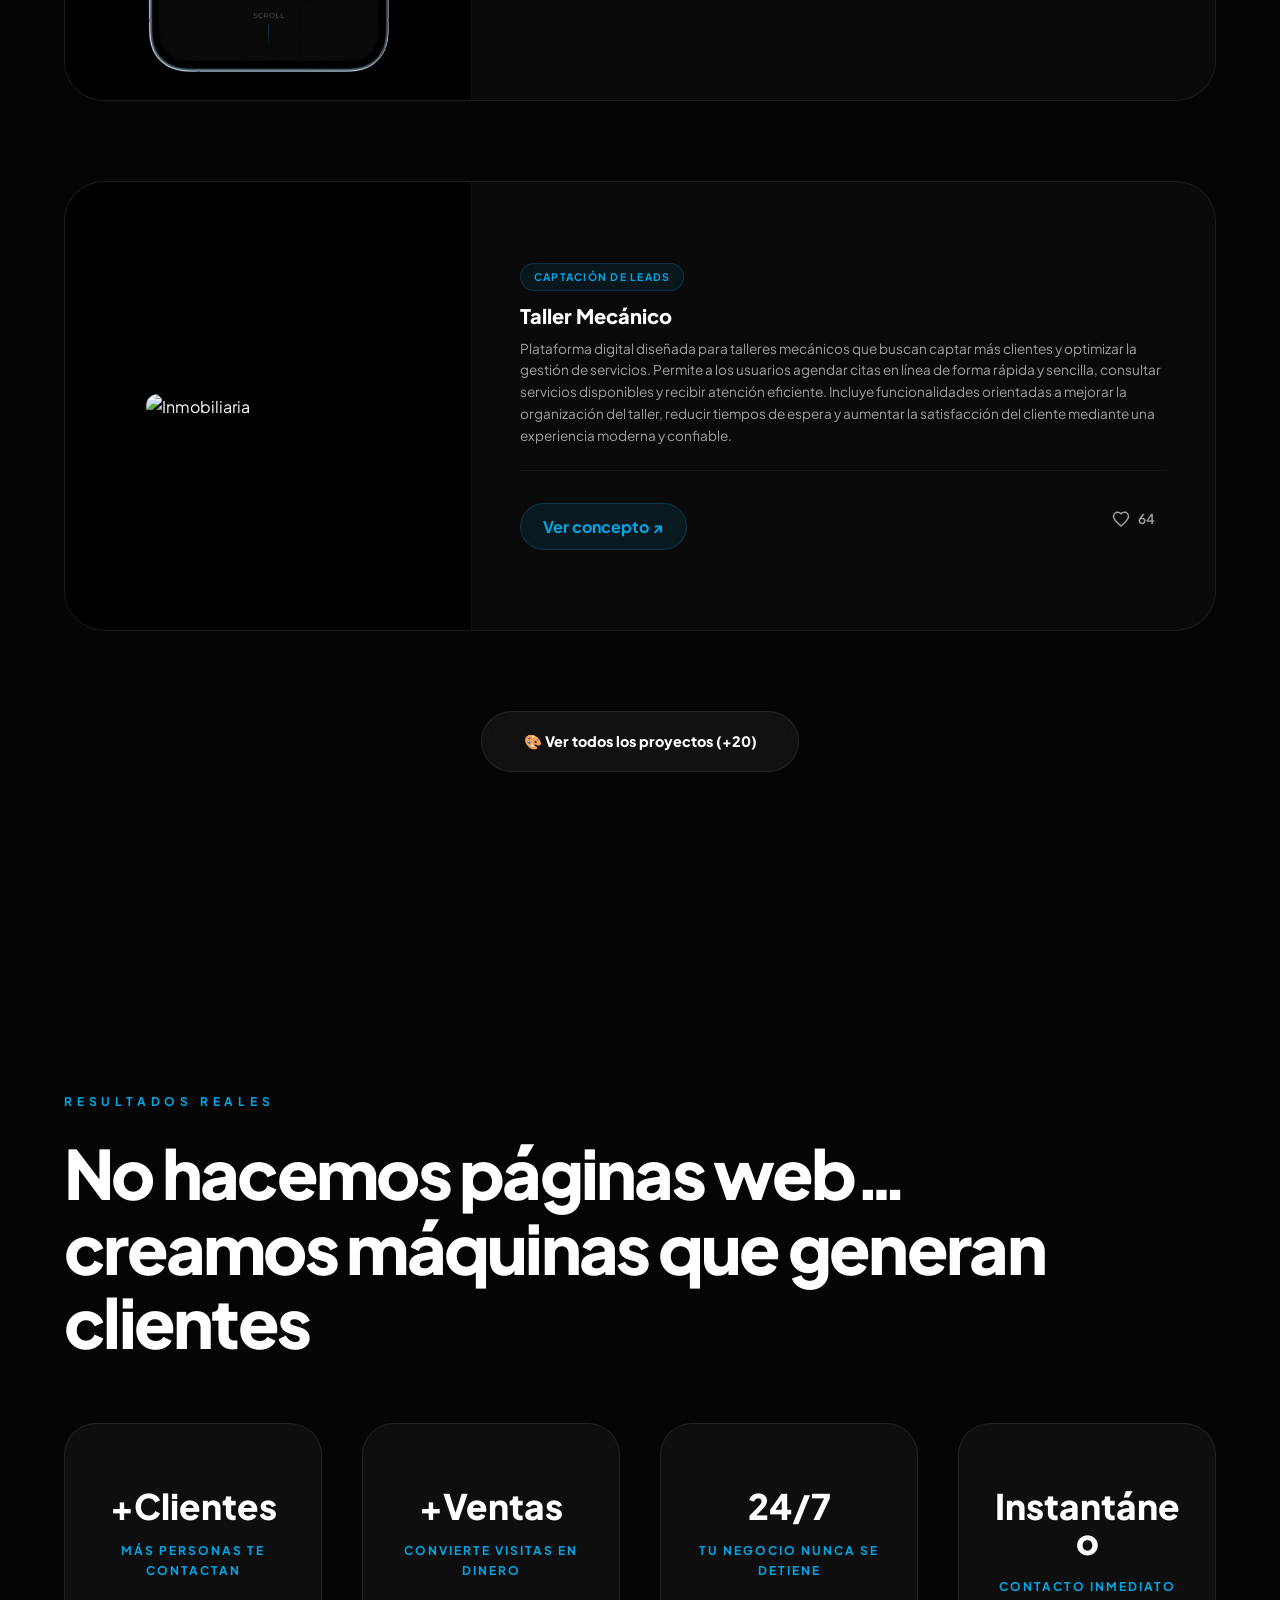
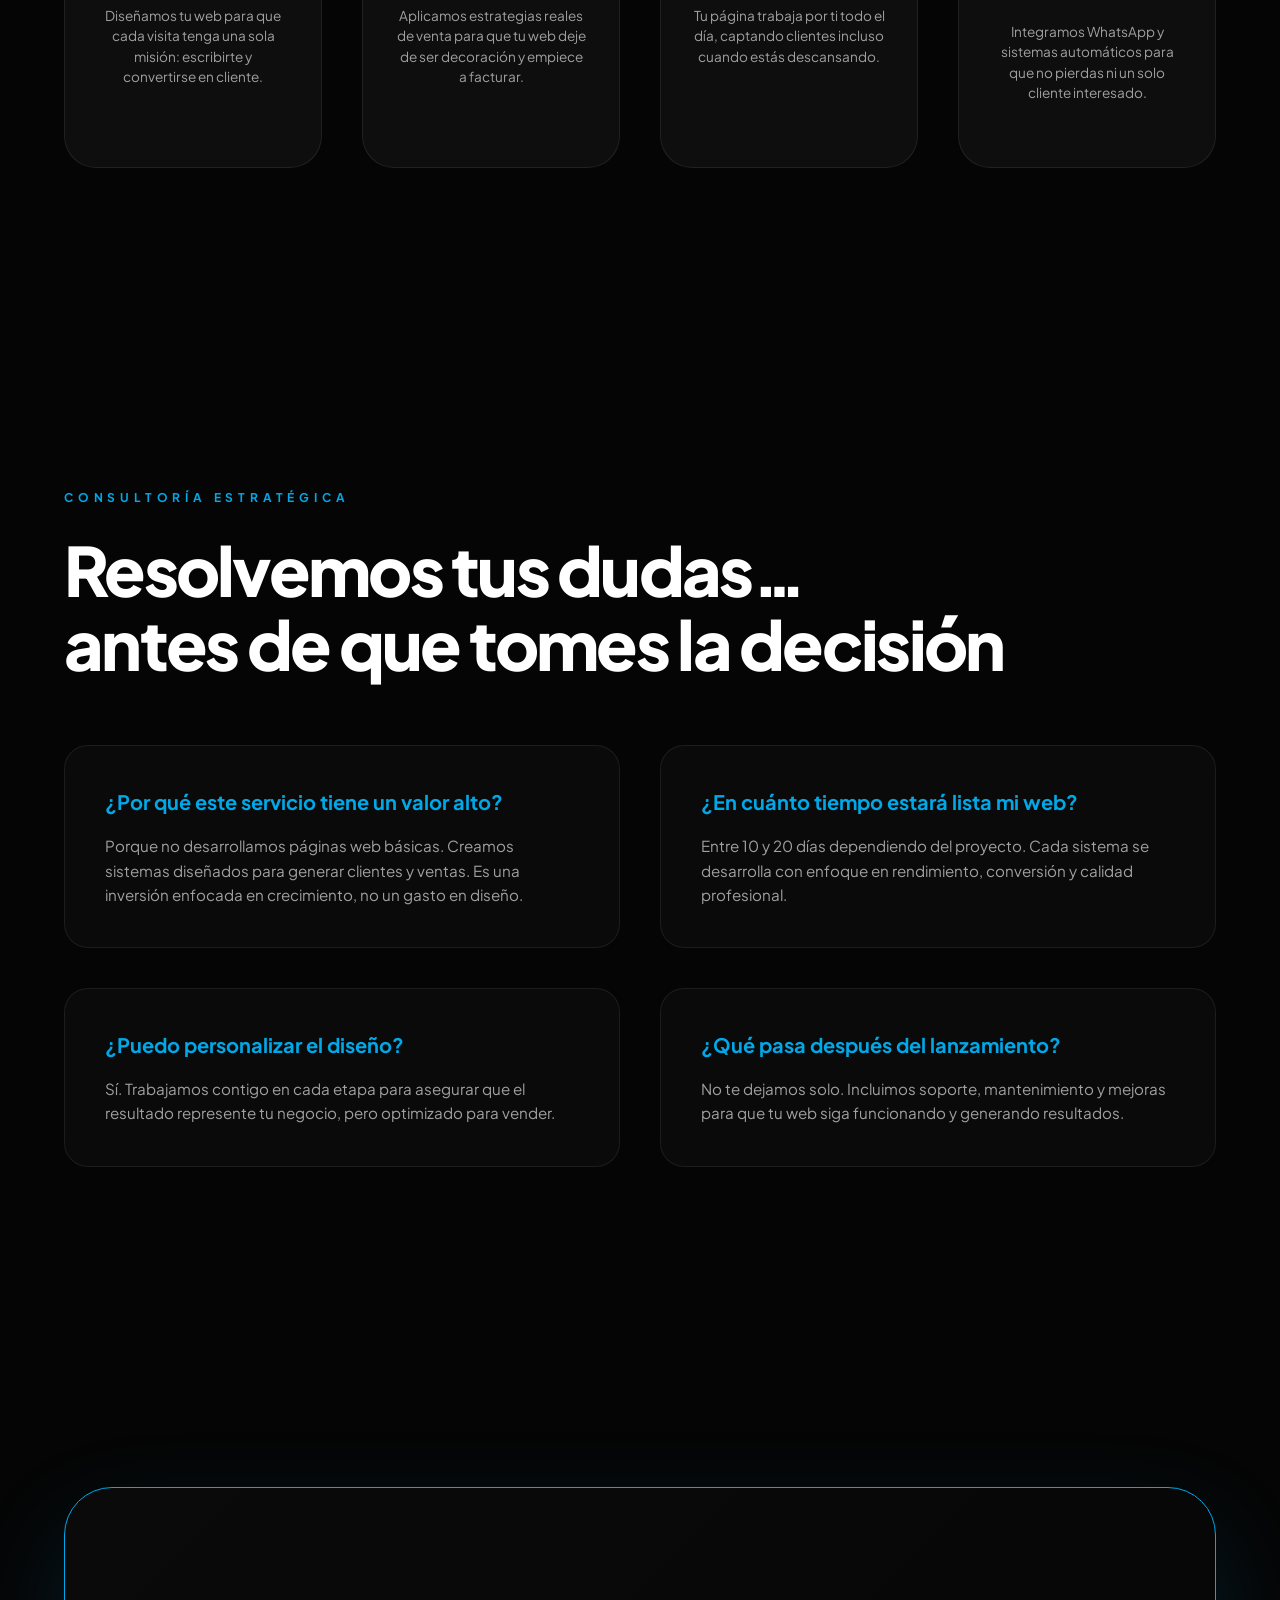
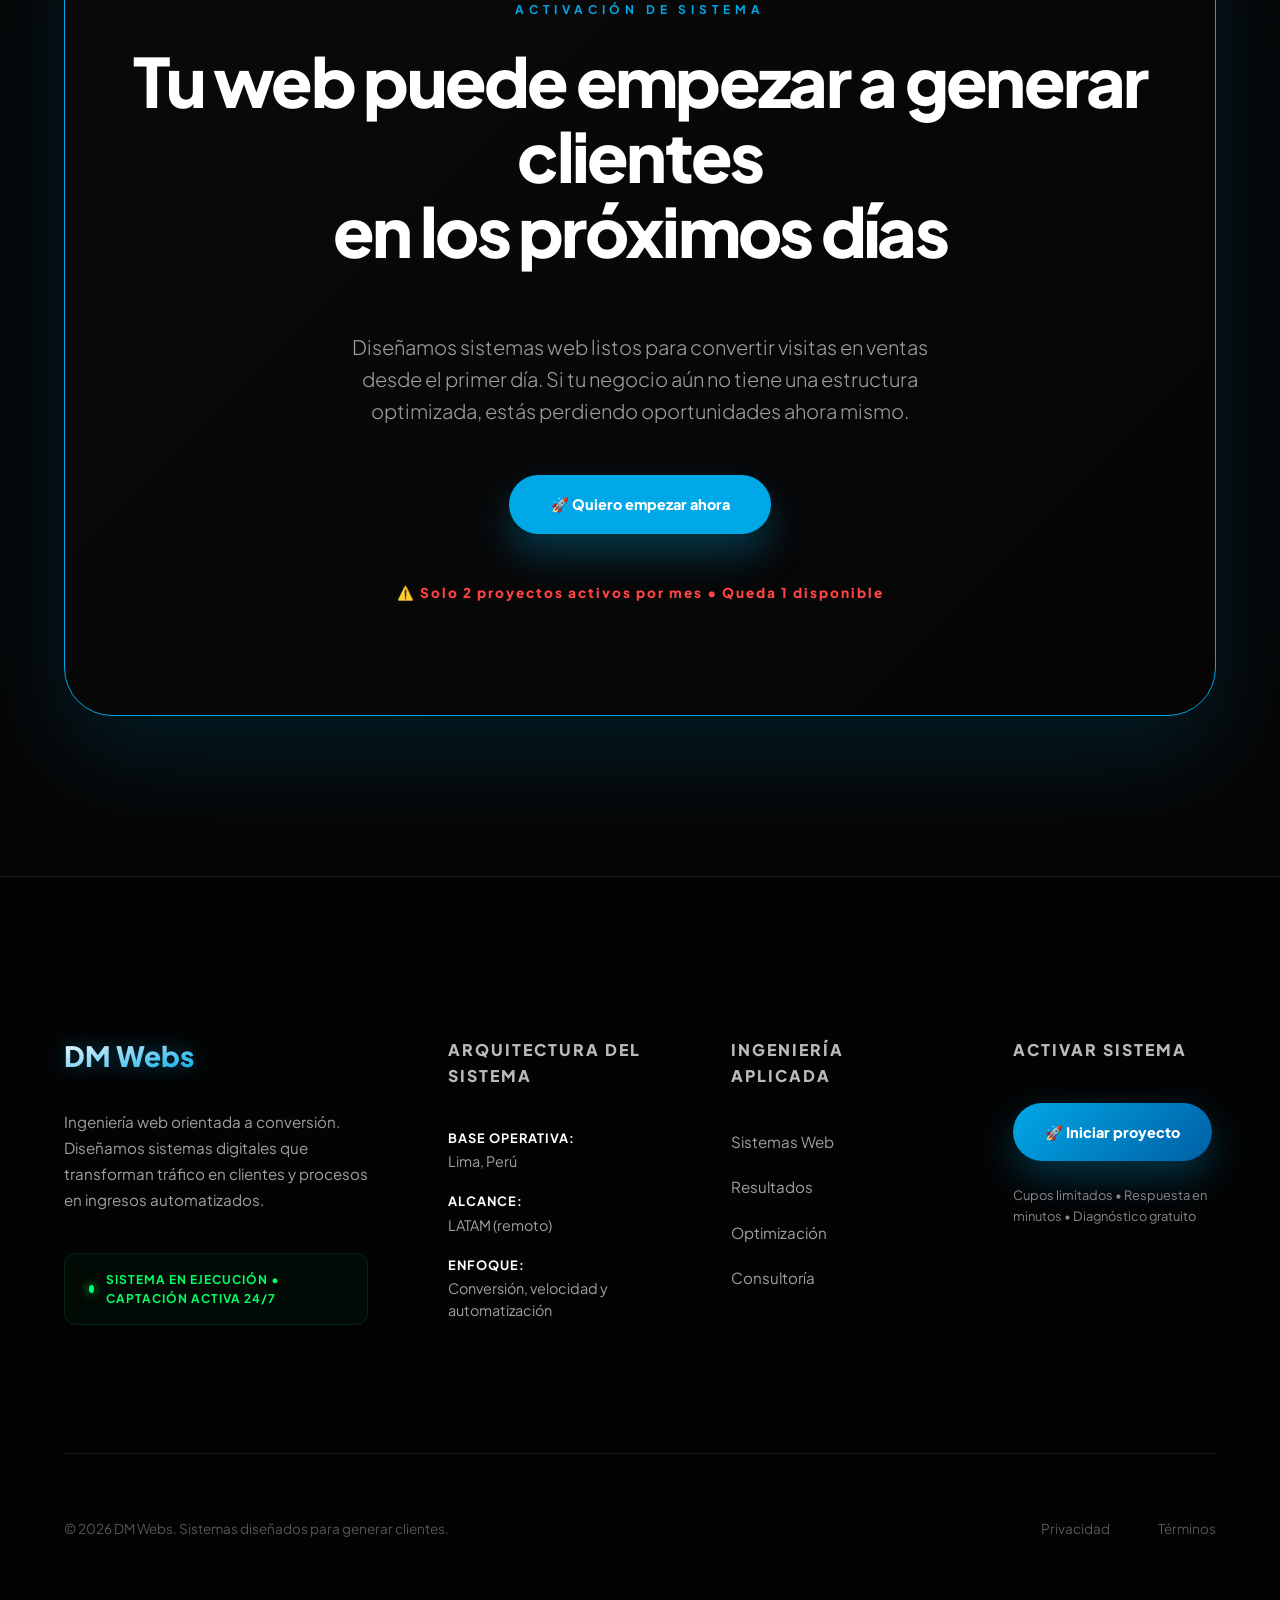
==== commit 49fa104d: "first commit" ====
--- a/index.html
+++ b/index.html
@@ -550,7 +550,7 @@
     </div>
 
     <div class="footer-bottom">
-        <p>&copy; 2026 DM WEBS. Sistemas diseñados para generar clientes.</p>
+        <p>&copy; 2026 DM Webs. Sistemas diseñados para generar clientes.</p>
 
         <div class="footer-legal">
             <a href="#">Privacidad</a>
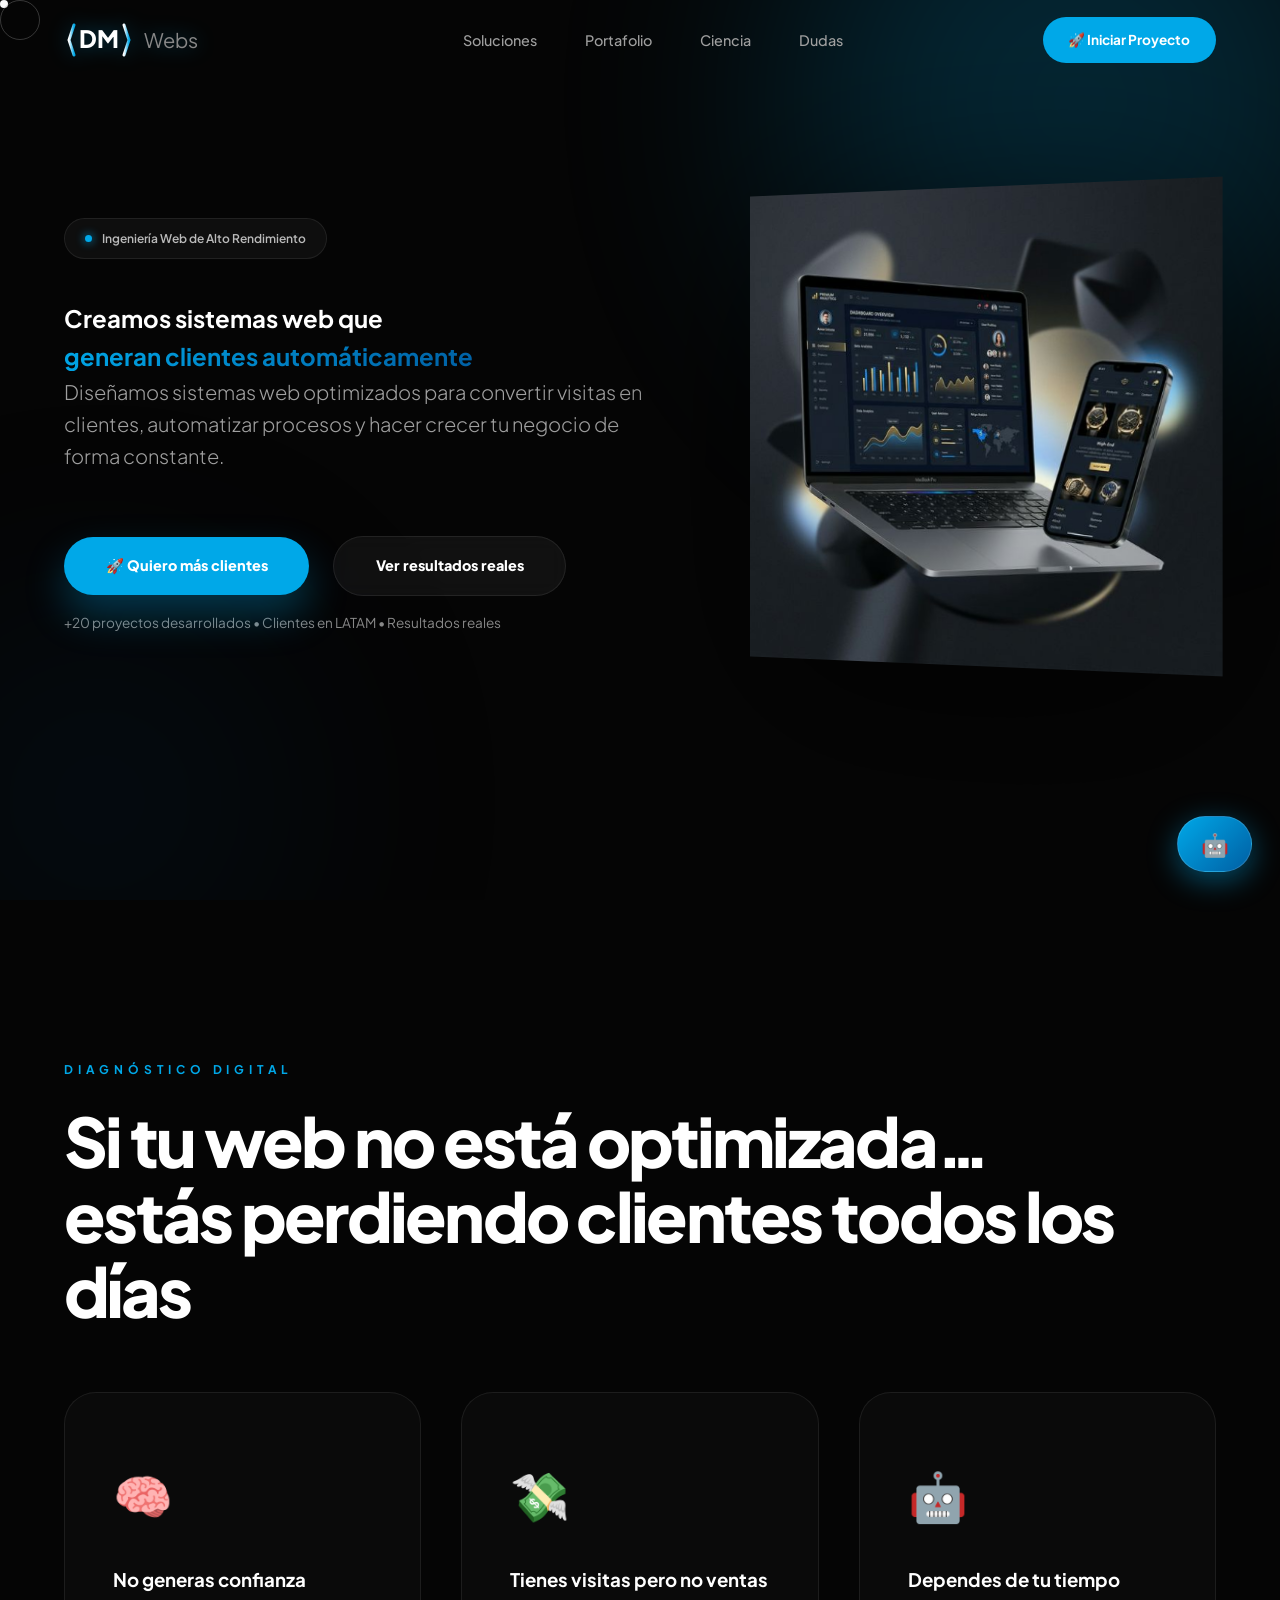
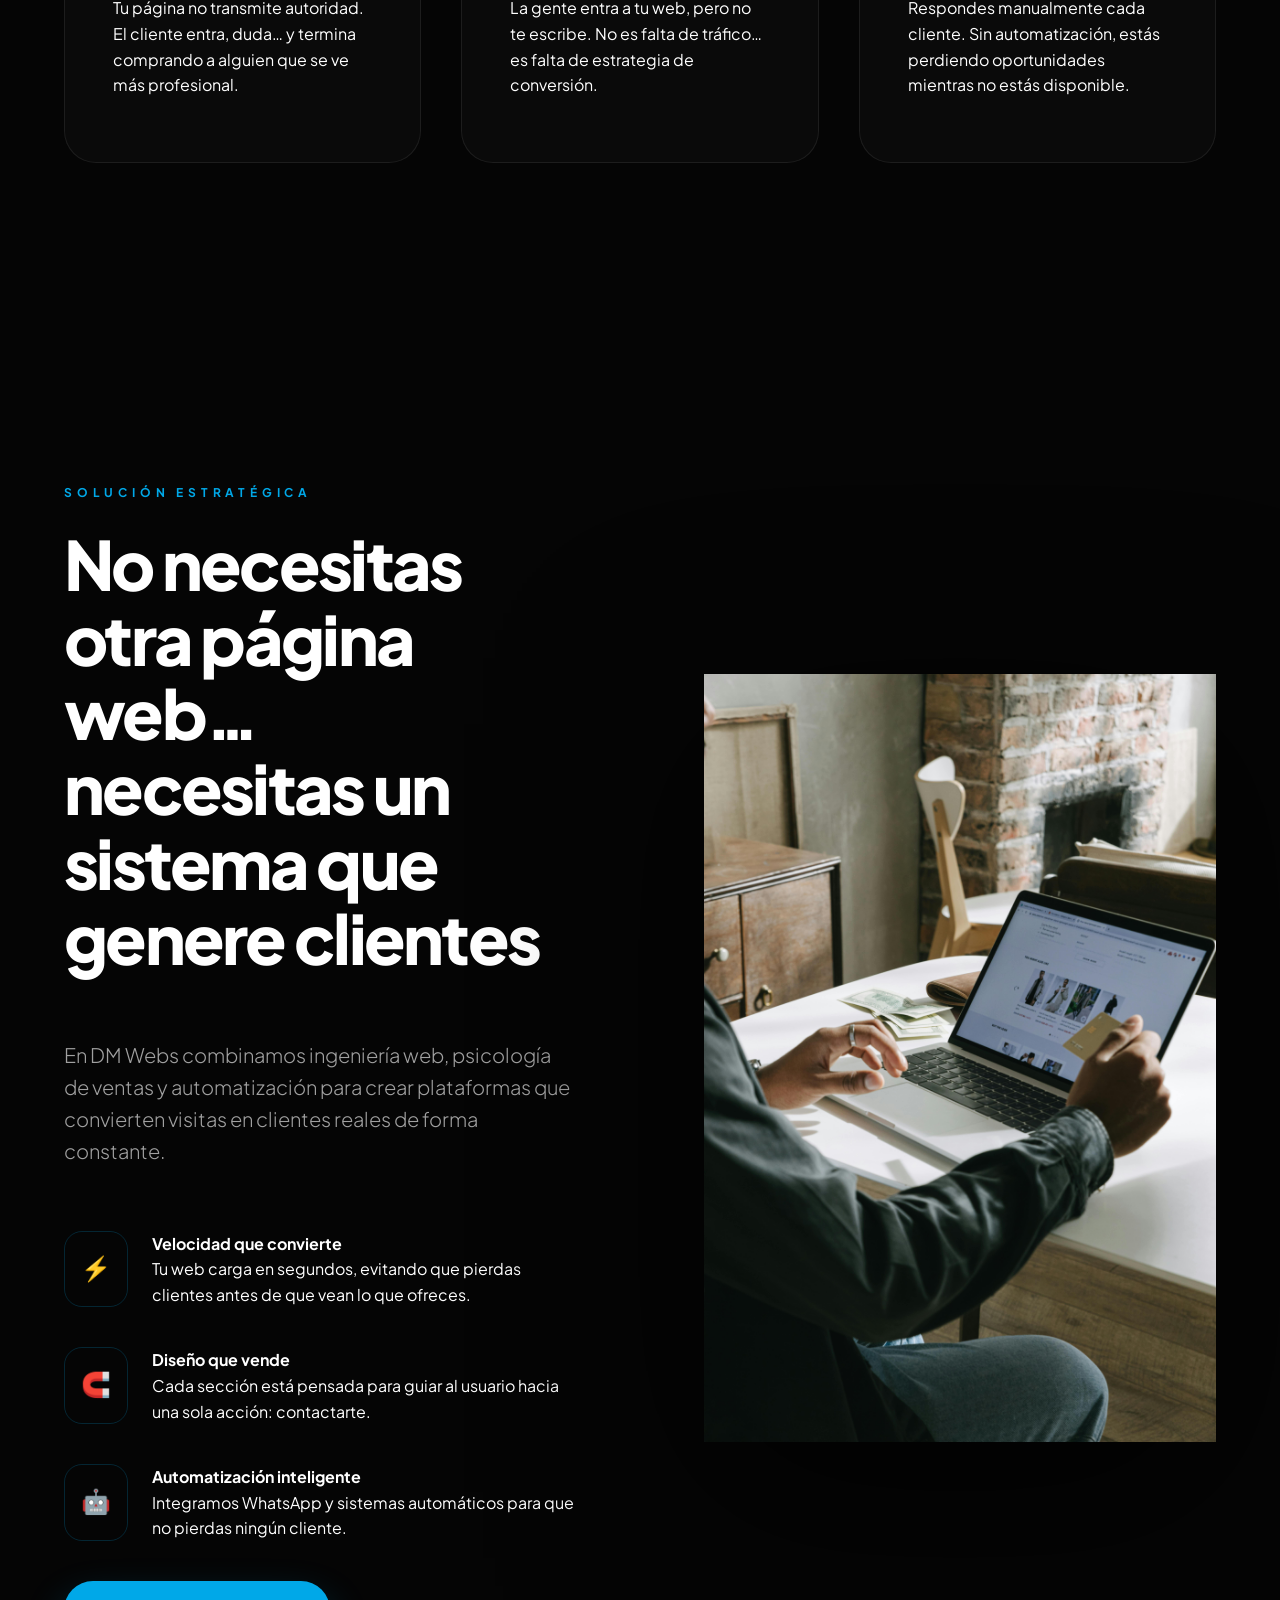
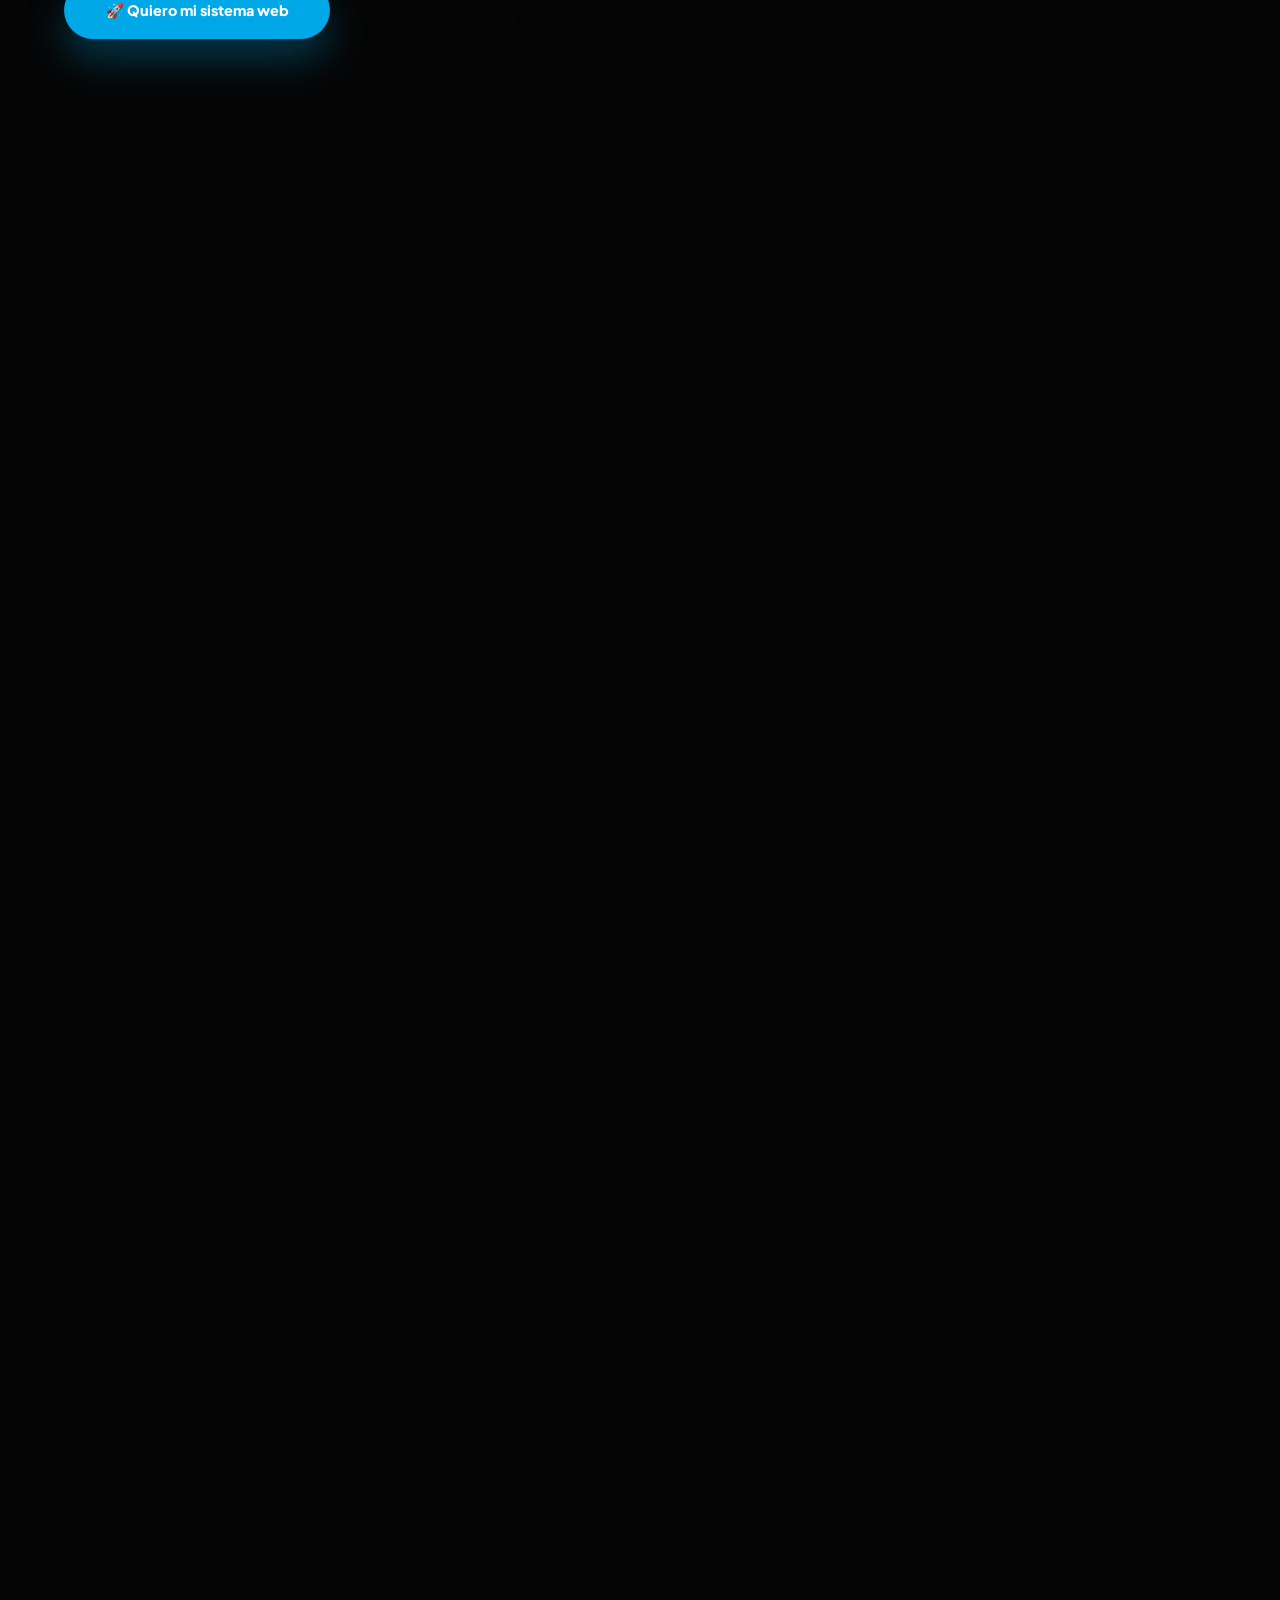
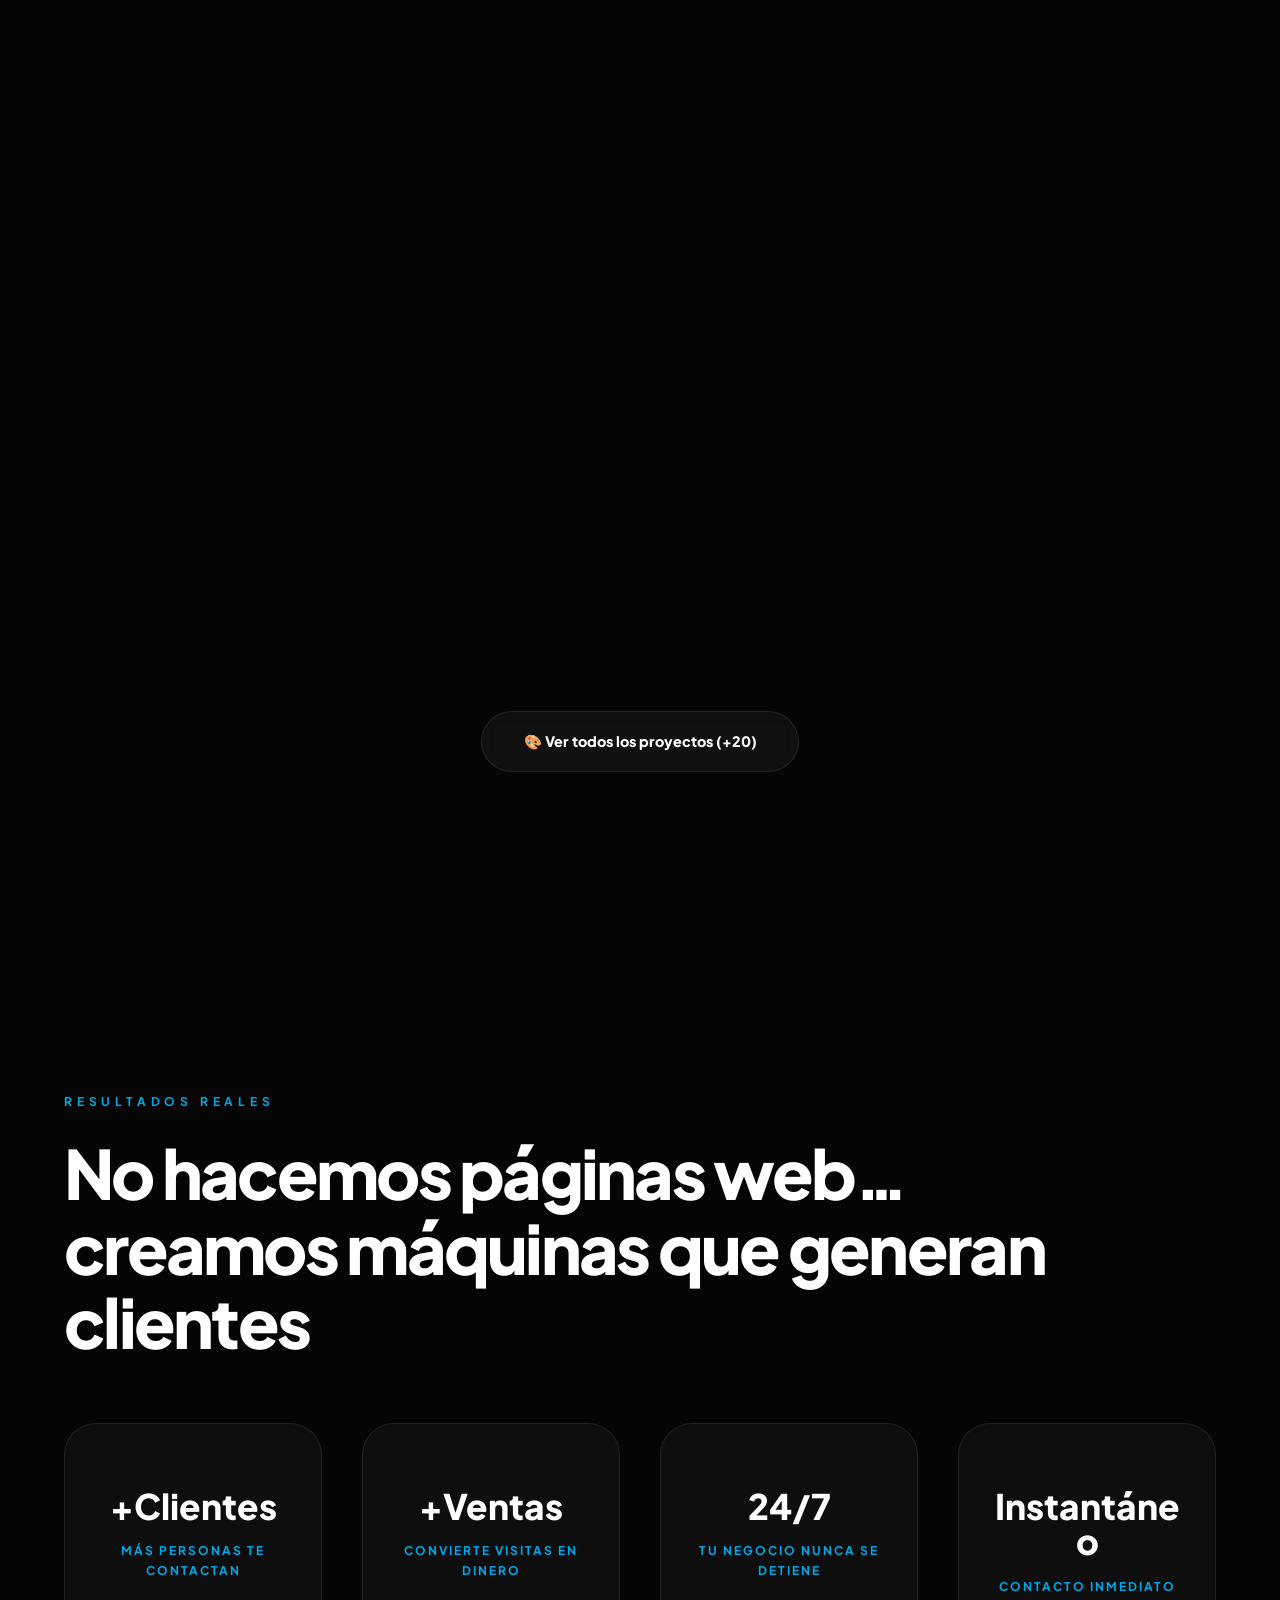
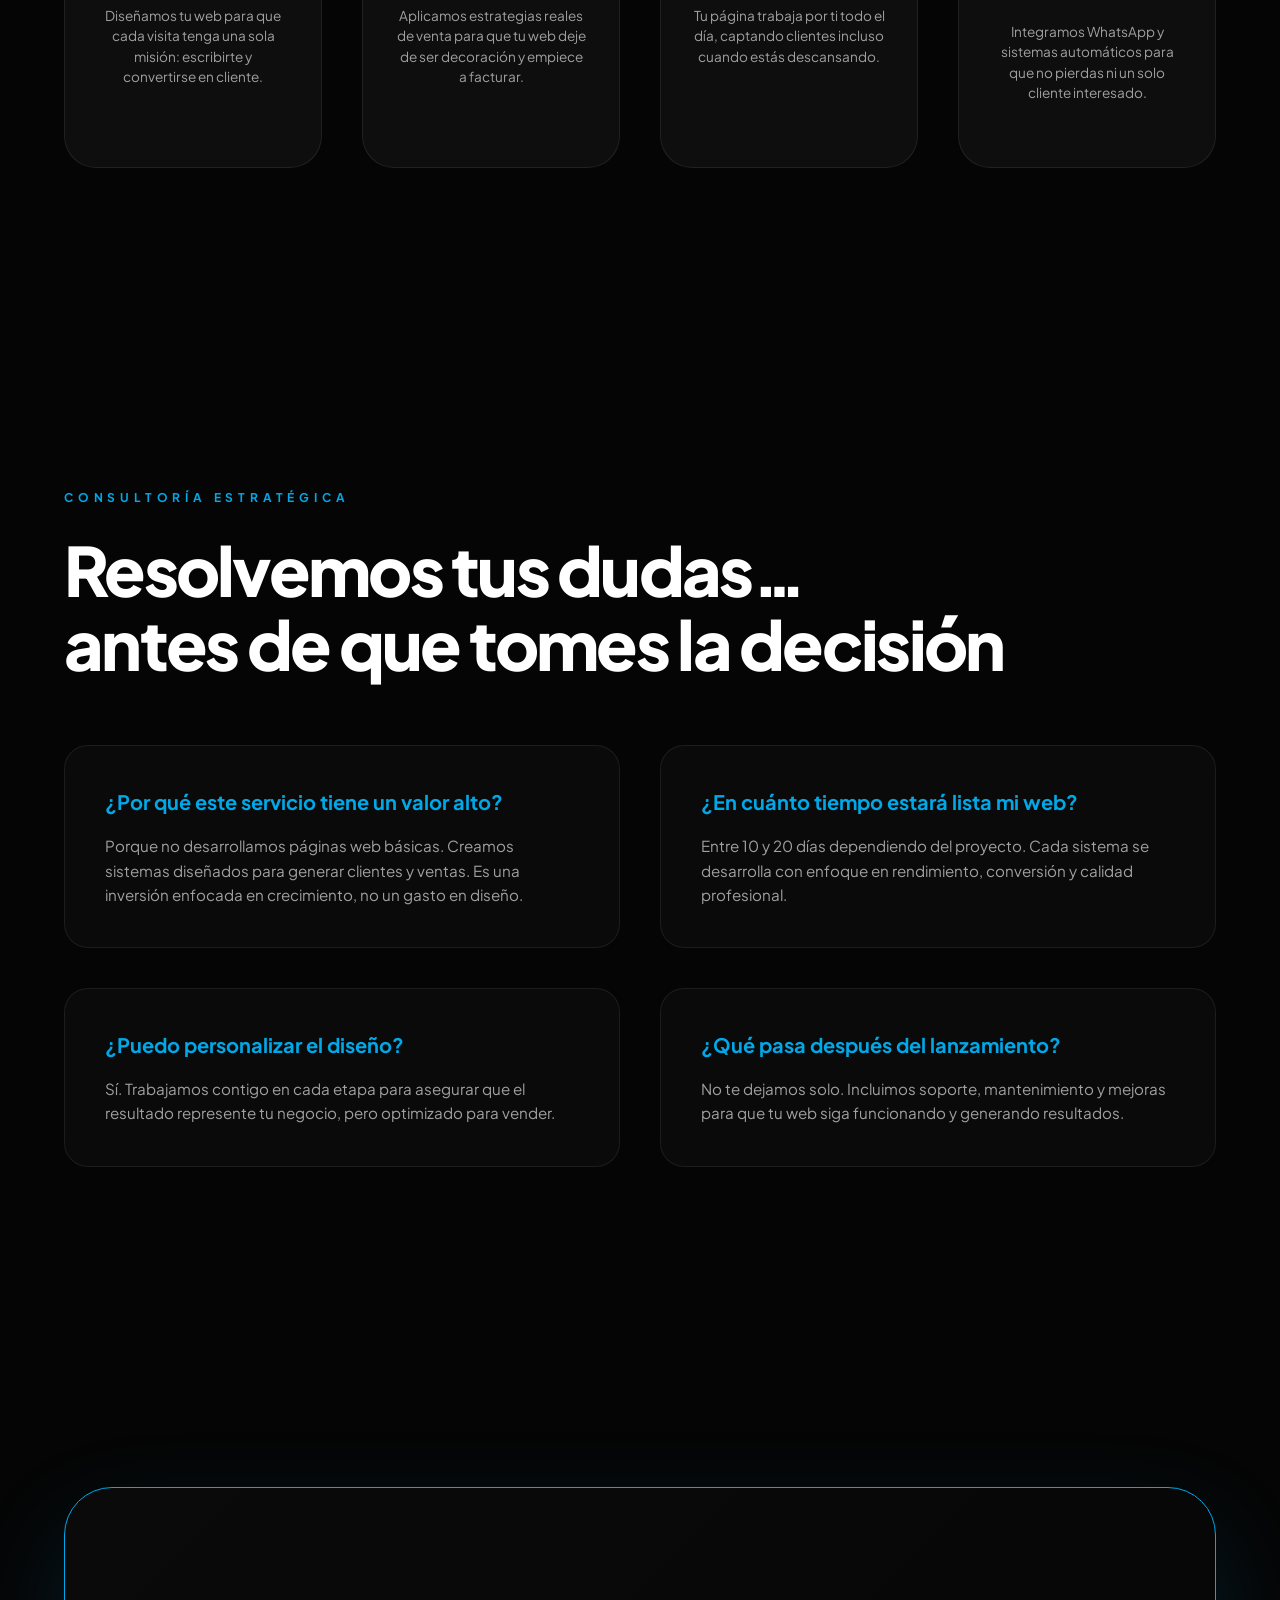
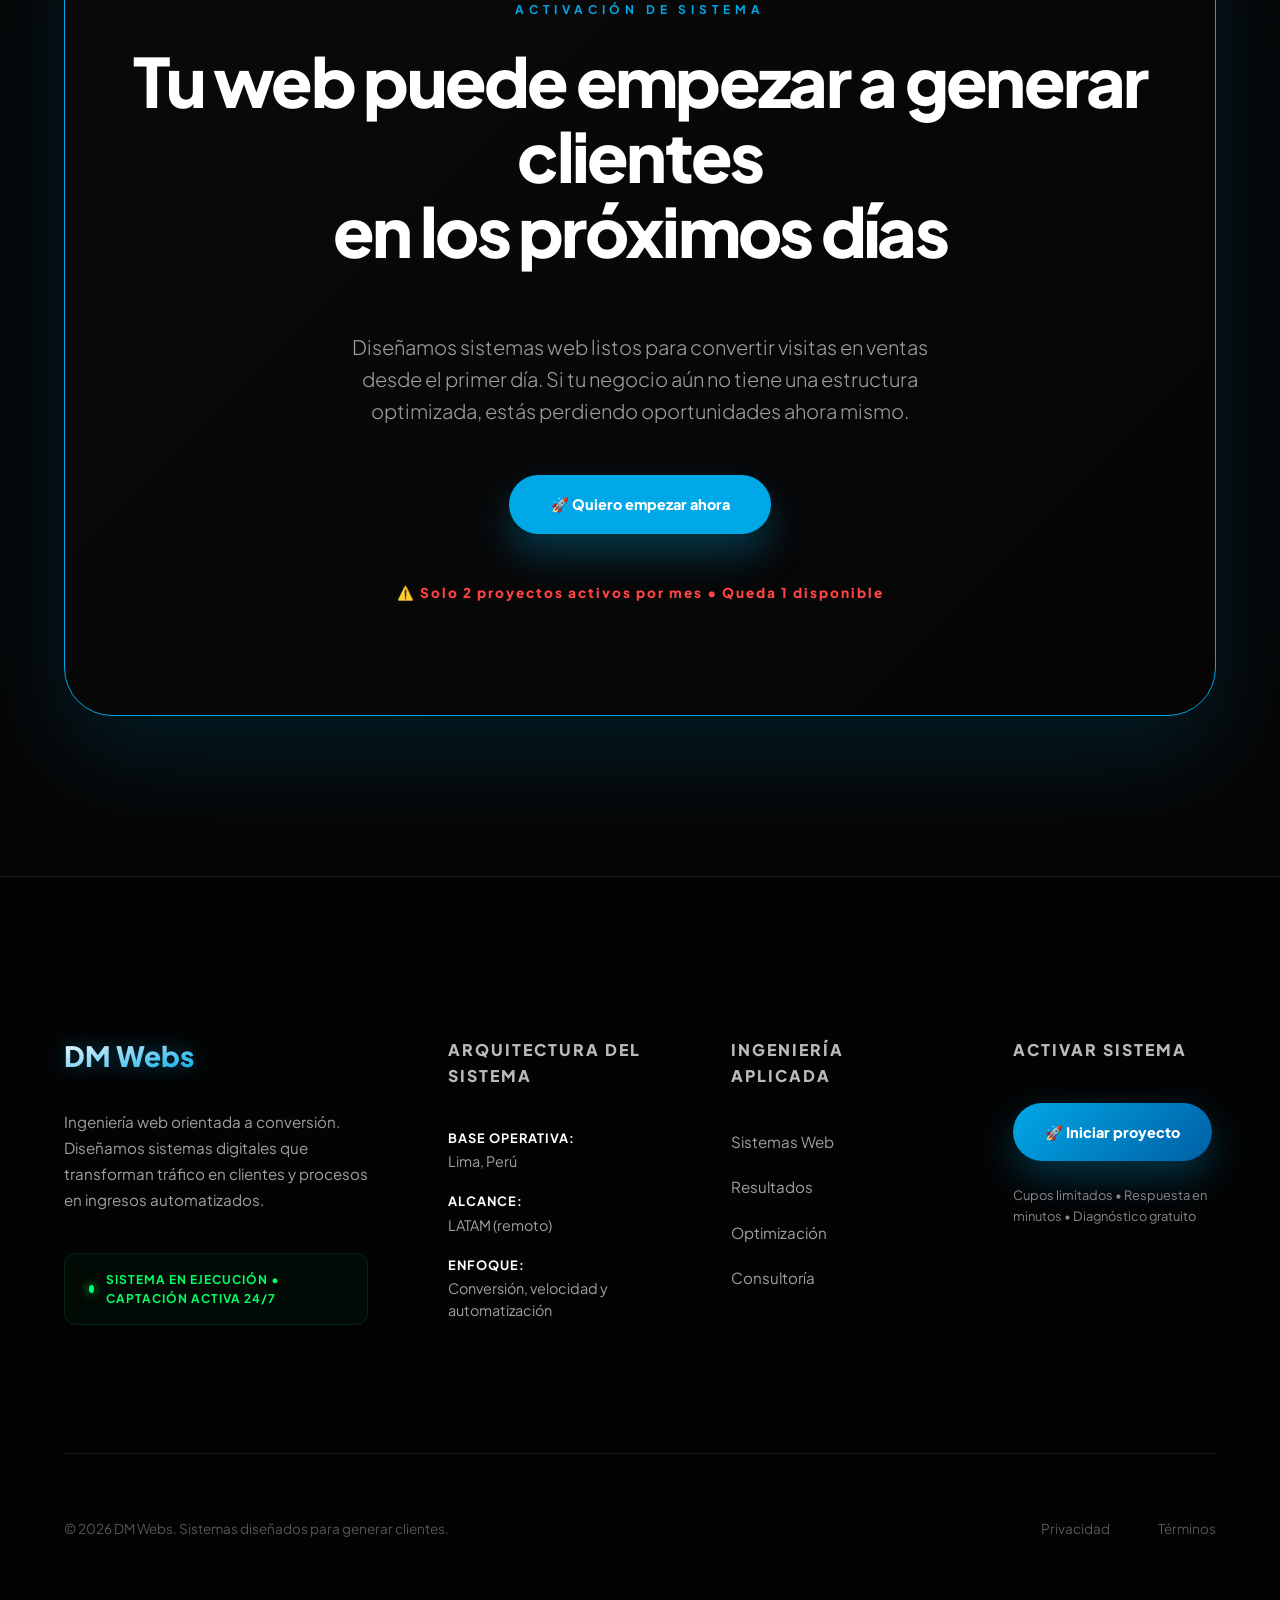
==== commit 6cfdbf5f: "first commit" ====
--- a/index.html
+++ b/index.html
@@ -50,8 +50,8 @@
     <!-- FUENTE -->
     <link href="https://fonts.googleapis.com/css2?family=Plus+Jakarta+Sans:wght@300;400;500;600;700;800&display=swap" rel="stylesheet">
 
-    <!-- CSS OPTIMIZADO -->
-    <link rel="preload" href="styles.css" as="style" onload="this.rel='stylesheet'">
+    <!-- CSS PRINCIPAL -->
+    <link rel="stylesheet" href="styles.css">
 </head>
 <body>
     <!-- Advanced Cursor Layer -->
@@ -89,7 +89,7 @@
                 <li><a href="#faq">Dudas</a></li>
             </ul>
 
-            <a href="https://wa.me/972498691?text=🚀%20Hola,%20quiero%20un%20sistema%20web%20que%20genere%20clientes" class="nav-cta" target="_blank" rel="noopener">🚀 Iniciar Proyecto</a>
+            <a href="https://wa.me/972498691?text=🚀%20Hola,%20vengo%20de%20su%20web.%20Estoy%20interesado%20en%20desarrollar%20un%20sistema%20web%20basado%20en%20ingenier%C3%ADa%20de%20conversi%C3%B3n%20que%20me%20permita%20captar%20clientes%20de%20forma%20autom%C3%A1tica%20y%20escalar%20mi%20negocio.%20%C2%BFPodr%C3%ADan%20evaluar%20mi%20caso?" class="nav-cta" target="_blank" rel="noopener">🚀 Iniciar Proyecto</a>
             
             <button class="mobile-toggle" id="mobile-toggle" aria-label="Menu">
                 <span></span><span></span><span></span>
@@ -132,7 +132,7 @@
 </p>
 
             <div class="hero-buttons reveal">
-                <a href="https://wa.me/972498691?text=🚀%20Hola!%20Quiero%20una%20web%20que%20me%20genere%20clientes%20automáticamente" 
+                <a href="https://wa.me/972498691?text=🚀%20Hola,%20vengo%20de%20su%20web.%20Estoy%20interesado%20en%20desarrollar%20un%20sistema%20web%20basado%20en%20ingenier%C3%ADa%20de%20conversi%C3%B3n%20que%20me%20permita%20captar%20clientes%20de%20forma%20autom%C3%A1tica%20y%20escalar%20mi%20negocio.%20%C2%BFPodr%C3%ADan%20evaluar%20mi%20caso?" 
                    class="btn btn-primary" target="_blank" rel="noopener">
                     🚀 Quiero más clientes
                 </a>
@@ -246,7 +246,7 @@
 
                 </div>
 
-                <a href="https://wa.me/972498691?text=🚀%20Hola,%20quiero%20un%20sistema%20web%20que%20genere%20clientes" 
+                <a href="https://wa.me/972498691?text=🚀%20Hola,%20vengo%20de%20su%20web.%20Estoy%20interesado%20en%20desarrollar%20un%20sistema%20web%20basado%20en%20ingenier%C3%ADa%20de%20conversi%C3%B3n%20que%20me%20permita%20captar%20clientes%20de%20forma%20autom%C3%A1tica%20y%20escalar%20mi%20negocio.%20%C2%BFPodr%C3%ADan%20evaluar%20mi%20caso?" 
                    class="btn btn-primary">
                     🚀 Quiero mi sistema web
                 </a>
@@ -469,7 +469,7 @@
             </p>
 
             <div class="hero-buttons" style="justify-content: center;">
-                <a href="https://wa.me/972498691?text=🚀%20Hola,%20quiero%20un%20sistema%20web%20que%20genere%20clientes" class="btn btn-primary" target="_blank" rel="noopener">
+                <a href="https://wa.me/972498691?text=🚀%20Hola,%20vengo%20de%20su%20web.%20Estoy%20interesado%20en%20desarrollar%20un%20sistema%20web%20basado%20en%20ingenier%C3%ADa%20de%20conversi%C3%B3n%20que%20me%20permita%20captar%20clientes%20de%20forma%20autom%C3%A1tica%20y%20escalar%20mi%20negocio.%20%C2%BFPodr%C3%ADan%20evaluar%20mi%20caso?" class="btn btn-primary" target="_blank" rel="noopener">
                     🚀 Quiero empezar ahora
                 </a>
             </div>
@@ -538,7 +538,7 @@
         <!-- Conversion Engine -->
         <div class="footer-col reveal">
             <h4>Activar Sistema</h4>
-            <a href="https://wa.me/972498691?text=🚀%20Hola,%20quiero%20un%20sistema%20web%20que%20genere%20clientes" class="footer-cta-btn" target="_blank">
+            <a href="https://wa.me/972498691?text=🚀%20Hola,%20vengo%20de%20su%20web.%20Estoy%20interesado%20en%20desarrollar%20un%20sistema%20web%20basado%20en%20ingenier%C3%ADa%20de%20conversi%C3%B3n%20que%20me%20permita%20captar%20clientes%20de%20forma%20autom%C3%A1tica%20y%20escalar%20mi%20negocio.%20%C2%BFPodr%C3%ADan%20evaluar%20mi%20caso?" class="footer-cta-btn" target="_blank">
                 🚀 Iniciar proyecto
             </a>
 
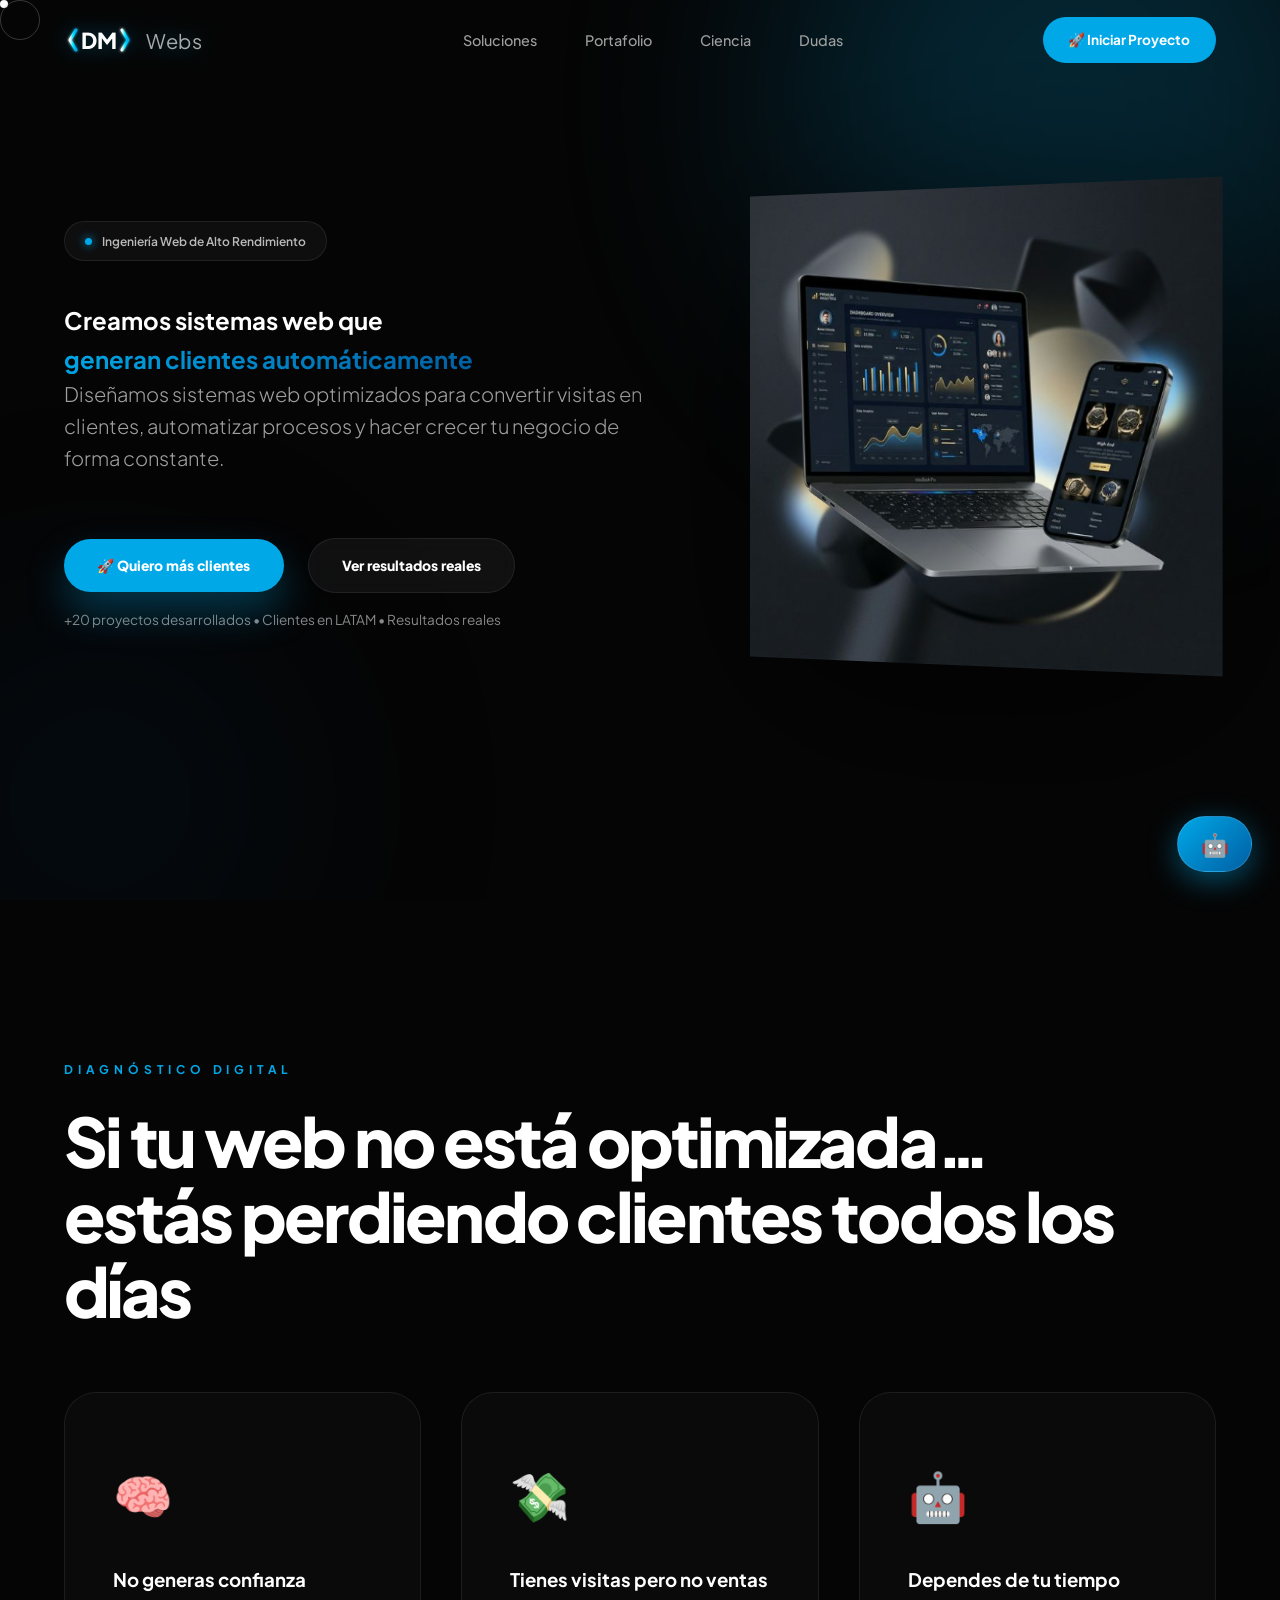
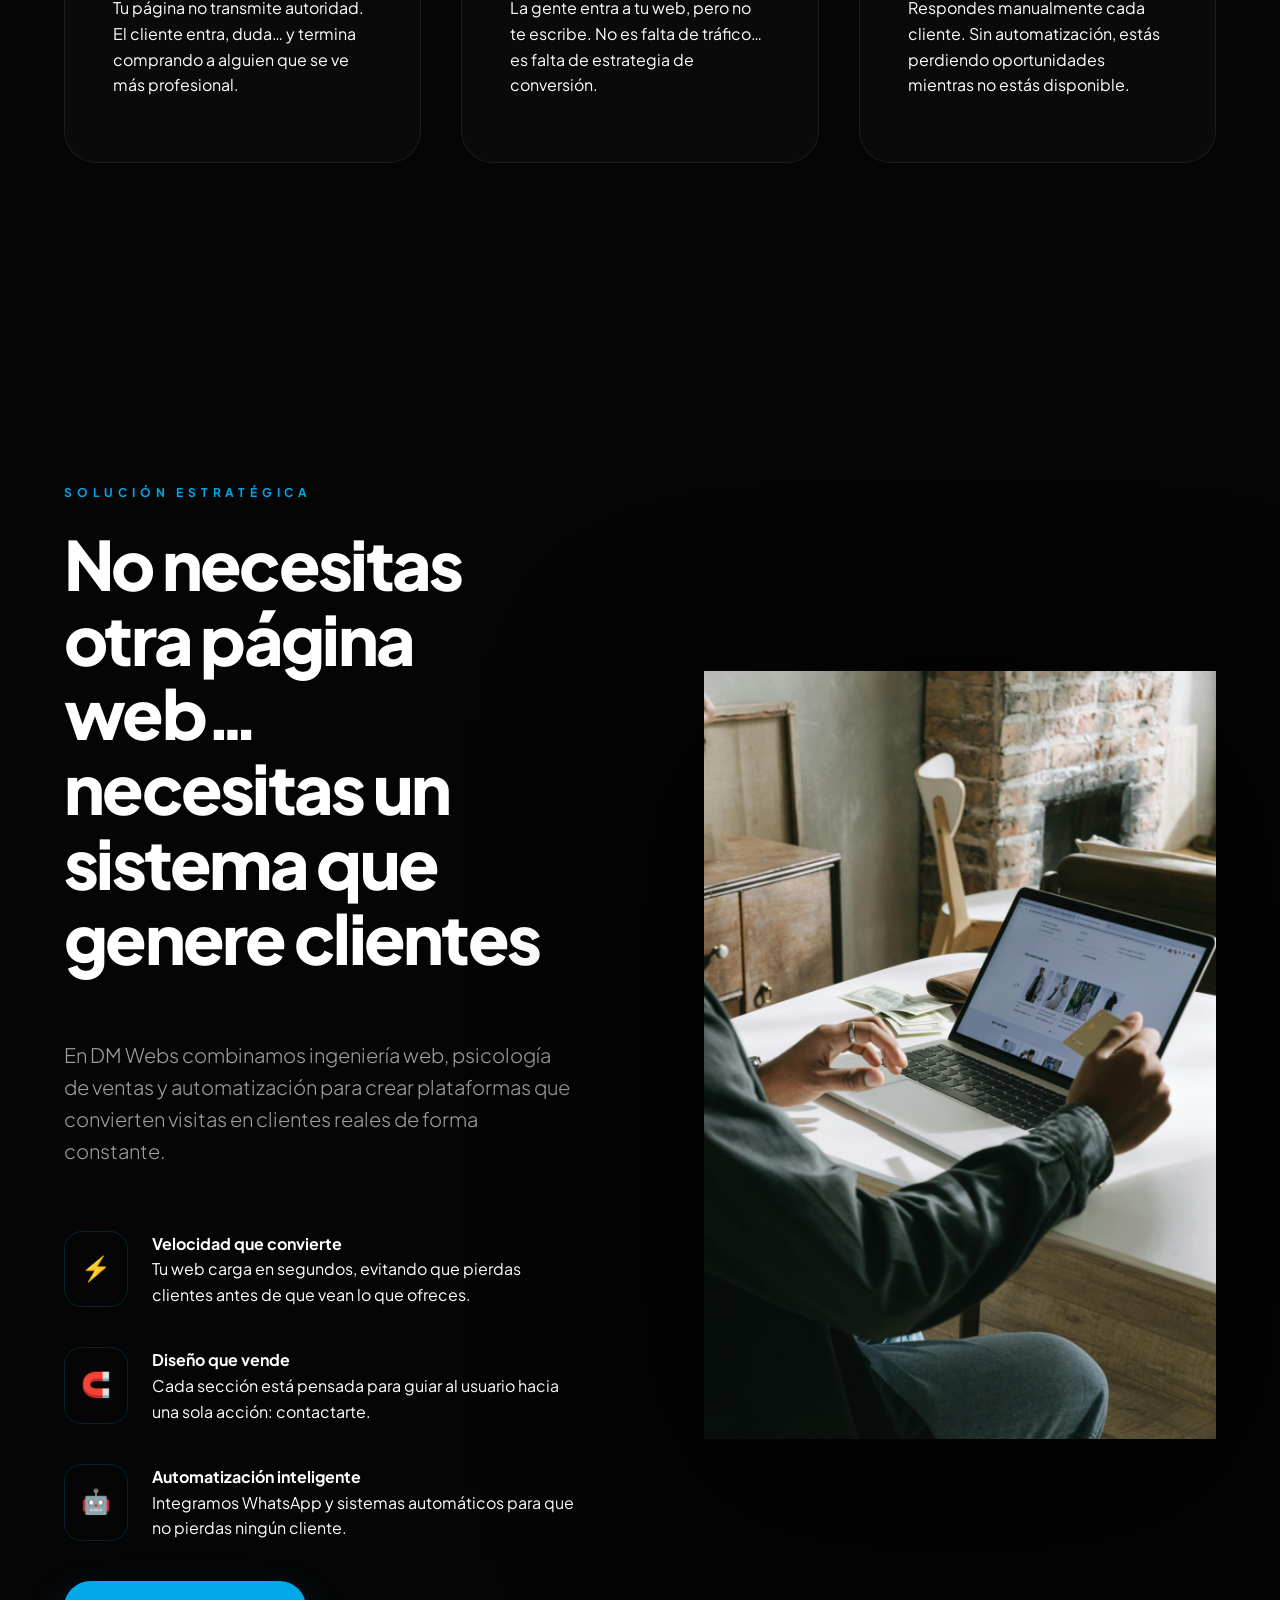
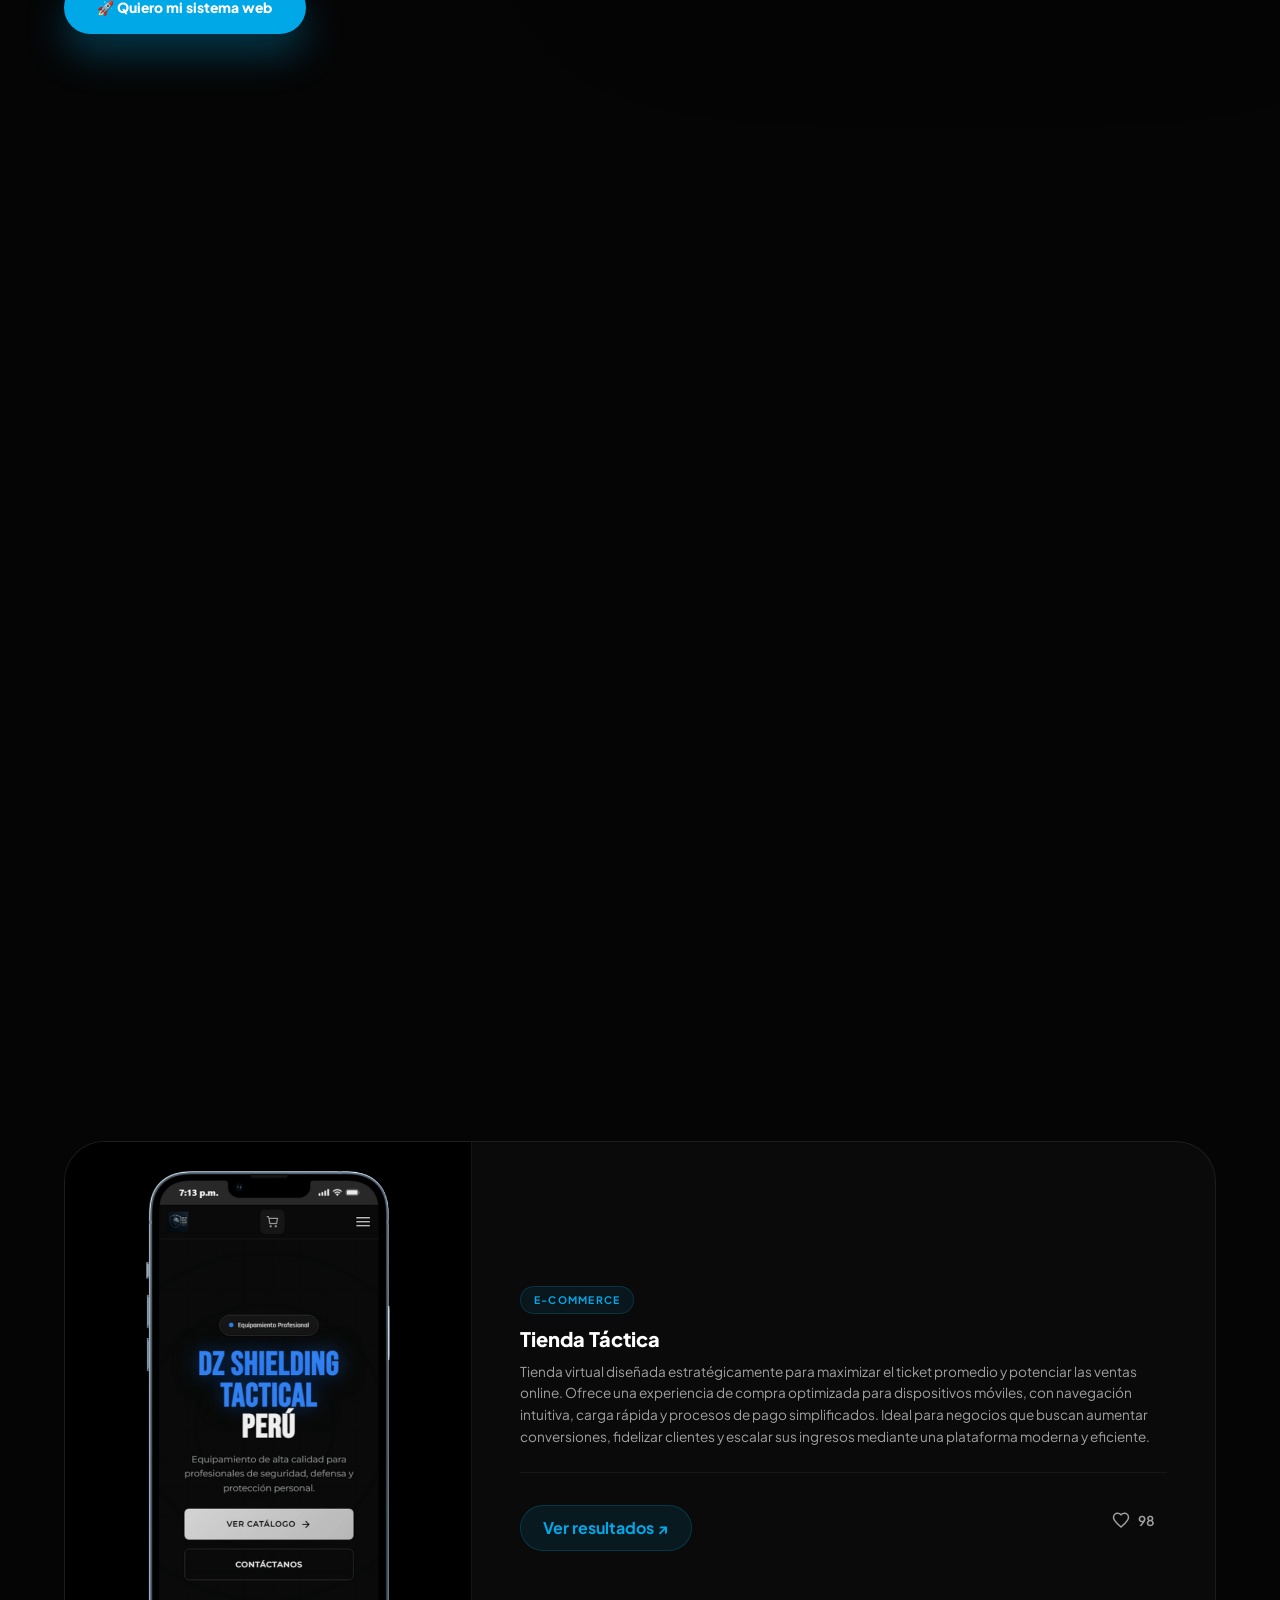
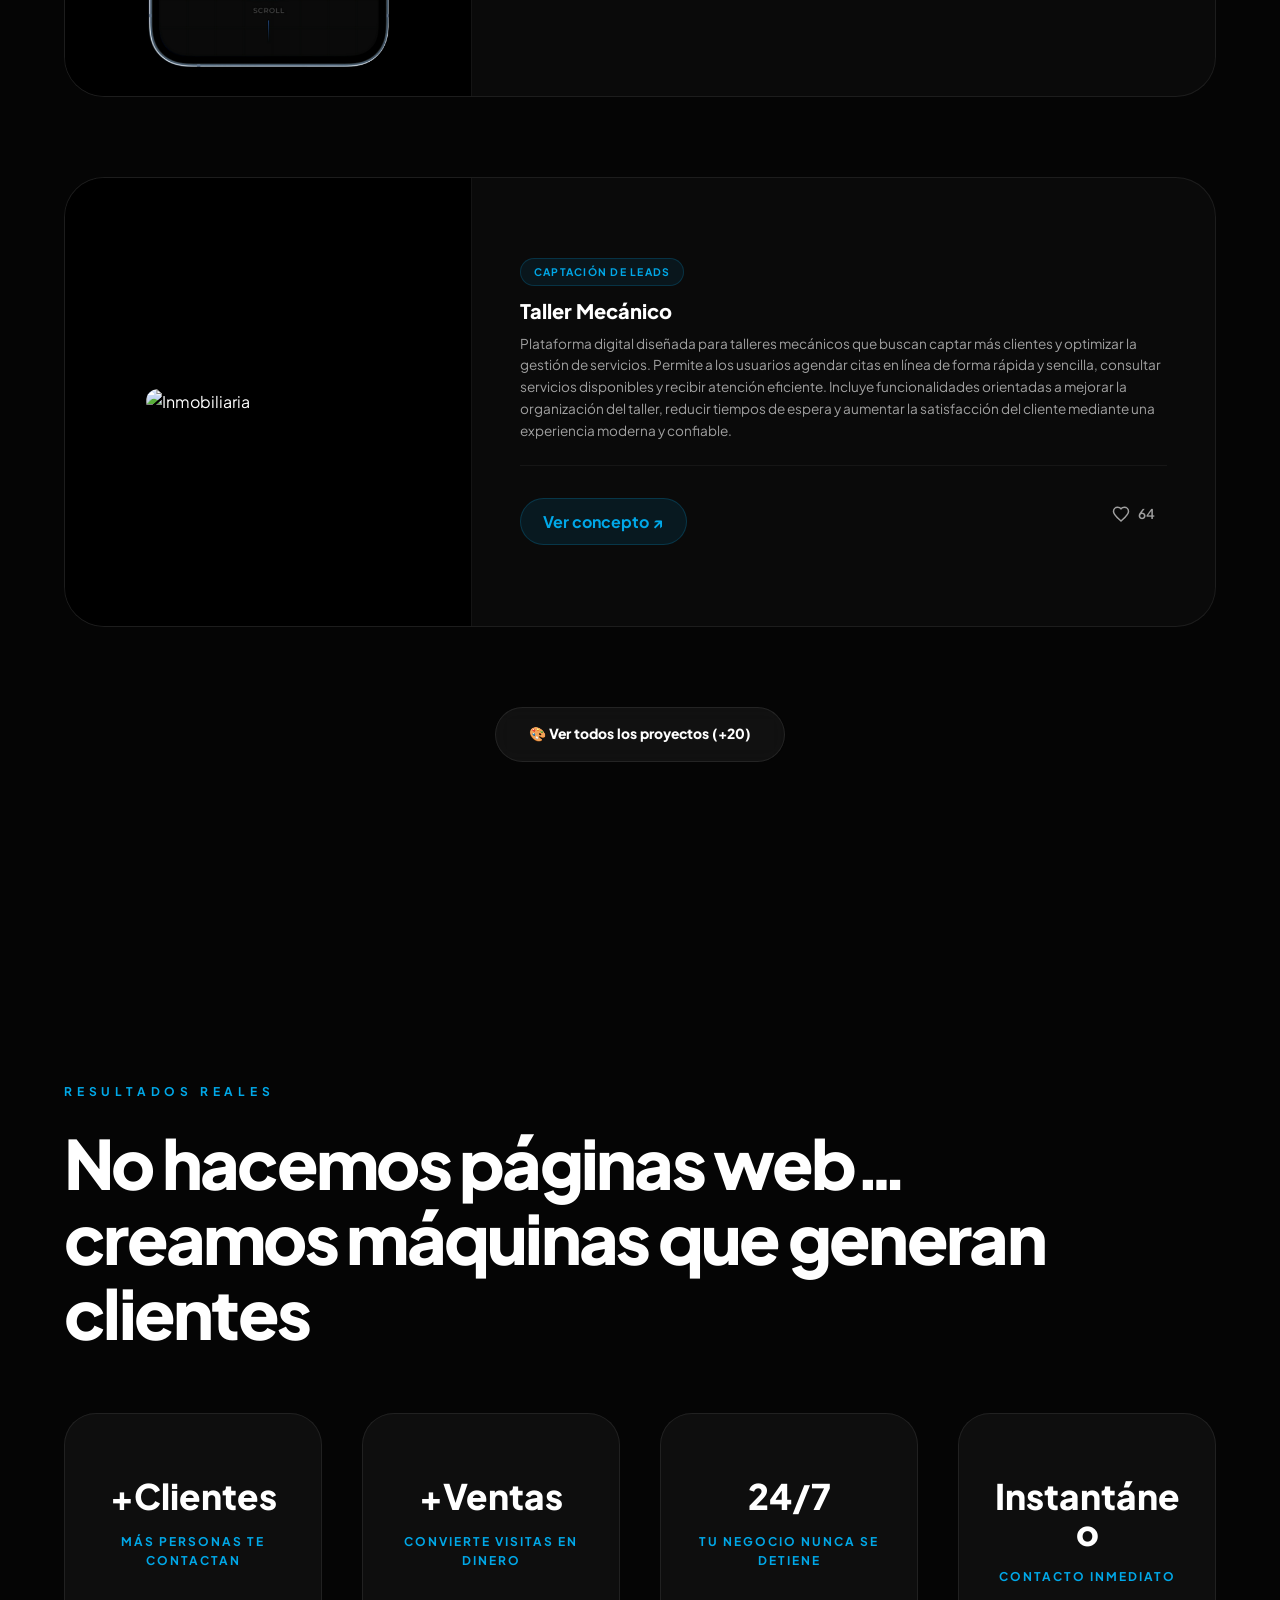
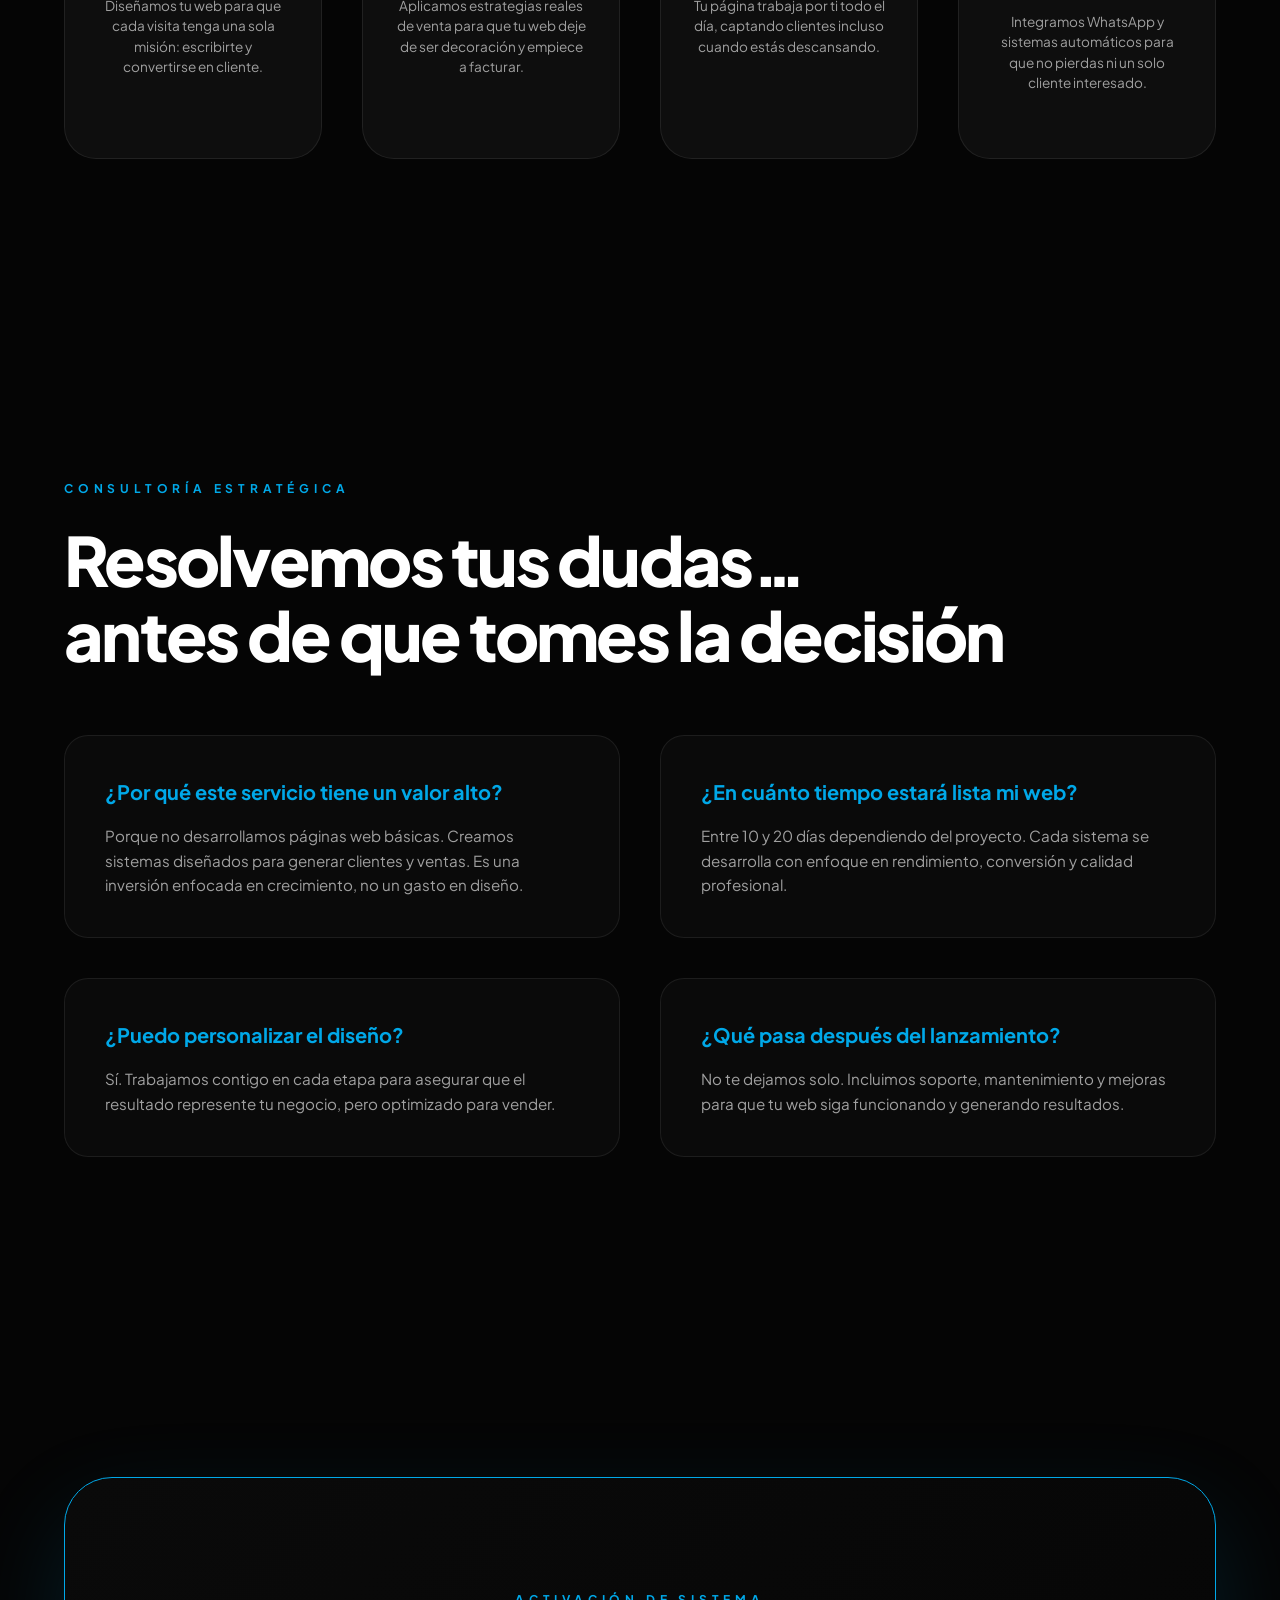
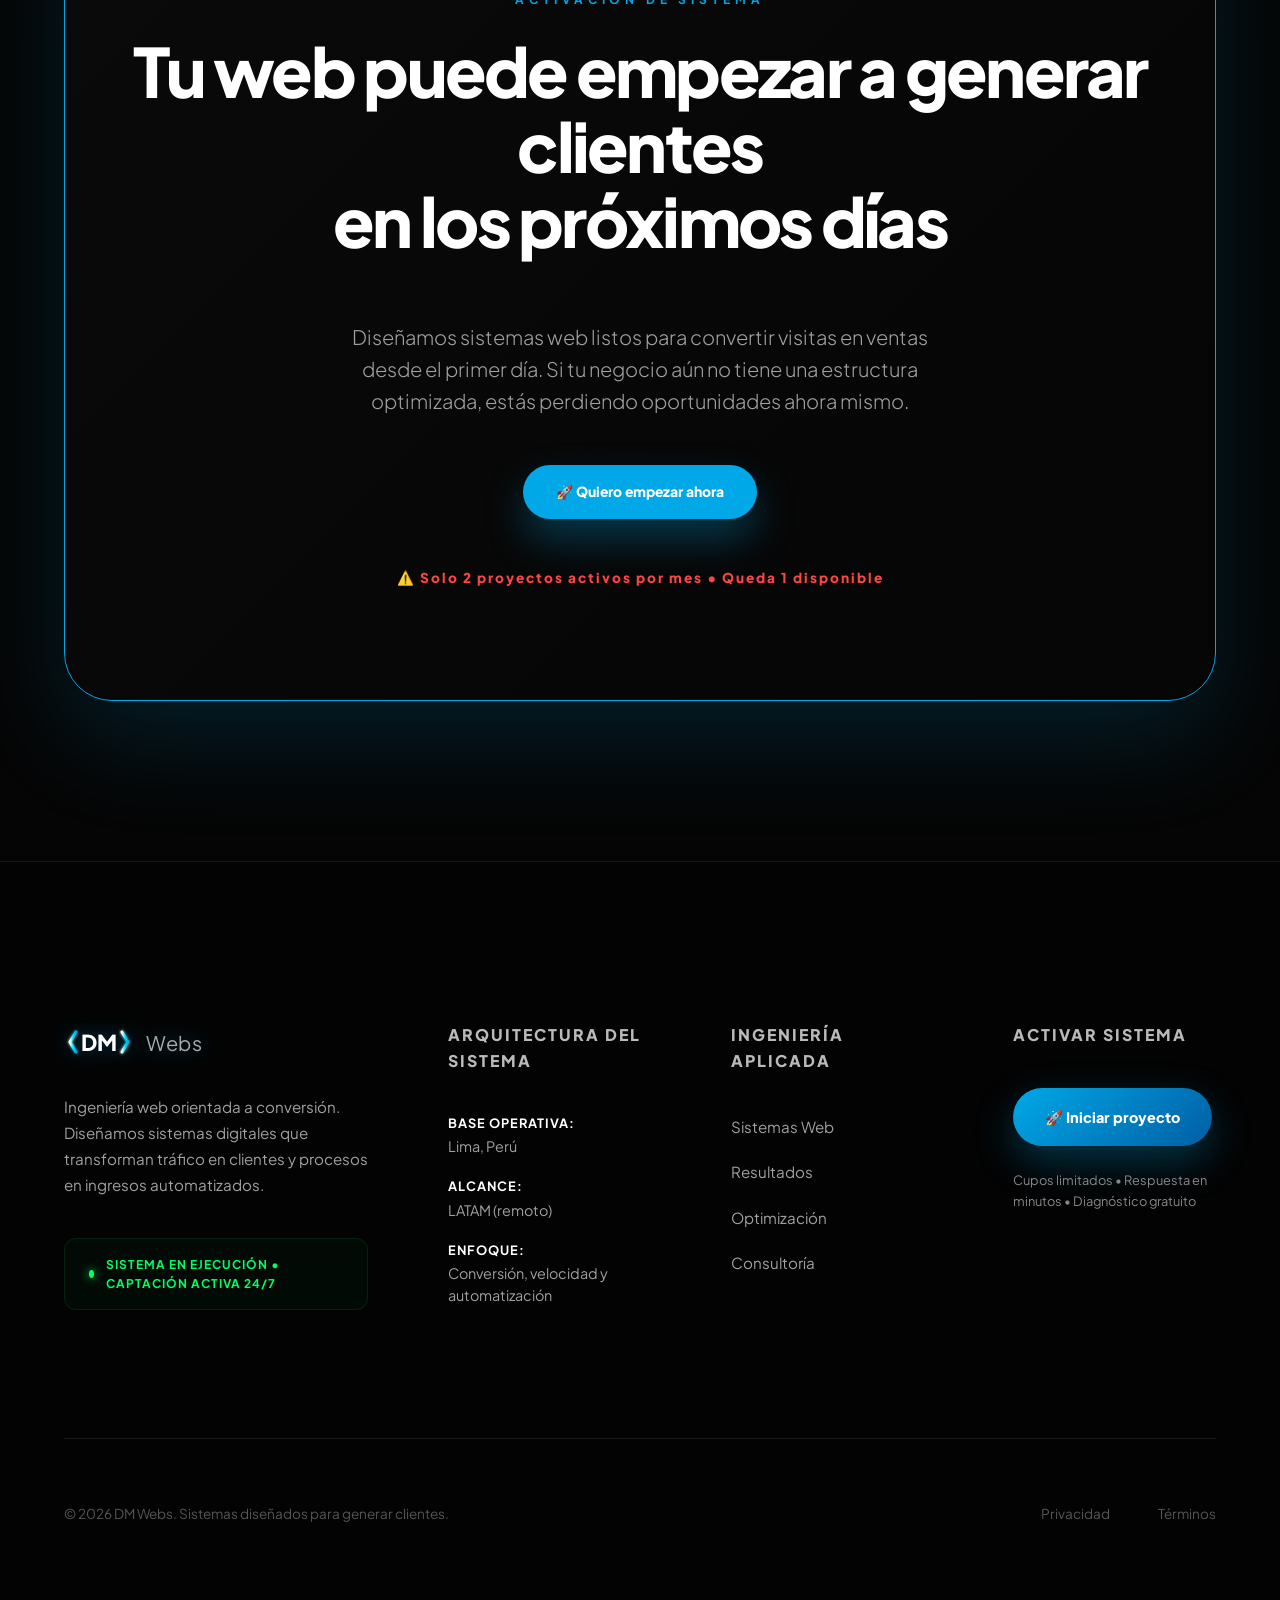
==== commit 2e0d3428: "first commit" ====
--- a/index.html
+++ b/index.html
@@ -68,17 +68,24 @@
     <nav class="nav" id="nav">
         <div class="nav-inner">
             <a href="#" class="nav-logo">
-                <svg viewBox="0 0 200 40" class="logo-svg">
+                <svg viewBox="0 0 200 40" class="logo-svg" xmlns="http://www.w3.org/2000/svg">
                     <defs>
                         <linearGradient id="logoGradElite" x1="0%" y1="0%" x2="100%" y2="0%">
                             <stop offset="0%" style="stop-color:#ffffff;stop-opacity:1" />
+                            <stop offset="50%" style="stop-color:#00E5FF;stop-opacity:1" />
                             <stop offset="100%" style="stop-color:#00A8E8;stop-opacity:1" />
                         </linearGradient>
+                        <filter id="logoGlow" x="-20%" y="-20%" width="140%" height="140%">
+                            <feGaussianBlur stdDeviation="1.5" result="blur" />
+                            <feComposite in="SourceGraphic" in2="blur" operator="over" />
+                        </filter>
                     </defs>
-                    <path d="M10 5 L5 20 L10 35" fill="none" stroke="url(#logoGradElite)" stroke-width="3" stroke-linecap="round"/>
-                    <path d="M60 5 L65 20 L60 35" fill="none" stroke="url(#logoGradElite)" stroke-width="3" stroke-linecap="round"/>
-                    <text x="35" y="28" text-anchor="middle" font-family="Plus Jakarta Sans, sans-serif" font-weight="800" font-size="24" fill="white">DM</text>
-                    <text x="80" y="28" font-family="Plus Jakarta Sans, sans-serif" font-weight="400" font-size="20" fill="#888888">Webs</text>
+                    <g filter="url(#logoGlow)">
+                        <path d="M12 10 L6 20 L12 30" fill="none" stroke="url(#logoGradElite)" stroke-width="3" stroke-linecap="round" stroke-linejoin="round"/>
+                        <path d="M58 10 L64 20 L58 30" fill="none" stroke="url(#logoGradElite)" stroke-width="3" stroke-linecap="round" stroke-linejoin="round"/>
+                    </g>
+                    <text x="35" y="29" text-anchor="middle" font-family="'Plus Jakarta Sans', sans-serif" font-weight="800" font-size="22" fill="#FFFFFF">DM</text>
+                    <text x="82" y="29" font-family="'Plus Jakarta Sans', sans-serif" font-weight="400" font-size="20" fill="#AAAAAA" style="letter-spacing: 0.5px;">Webs</text>
                 </svg>
             </a>
             
@@ -493,14 +500,24 @@
         <!-- Branding & Engineering Vision -->
         <div class="footer-col reveal">
             <a href="#" class="nav-logo" style="margin-bottom: 2rem; display: block;">
-                <svg viewBox="0 0 200 40" class="logo-svg">
+                <svg viewBox="0 0 200 40" class="logo-svg" xmlns="http://www.w3.org/2000/svg">
                     <defs>
-                        <linearGradient id="logoGradFooterGold" x1="0%" y1="0%" x2="100%" y2="100%">
+                        <linearGradient id="logoGradFooter" x1="0%" y1="0%" x2="100%" y2="0%">
                             <stop offset="0%" style="stop-color:#ffffff;stop-opacity:1" />
+                            <stop offset="50%" style="stop-color:#00E5FF;stop-opacity:1" />
                             <stop offset="100%" style="stop-color:#00A8E8;stop-opacity:1" />
                         </linearGradient>
+                        <filter id="logoGlowFooter" x="-20%" y="-20%" width="140%" height="140%">
+                            <feGaussianBlur stdDeviation="1.5" result="blur" />
+                            <feComposite in="SourceGraphic" in2="blur" operator="over" />
+                        </filter>
                     </defs>
-                    <text x="0" y="30" font-family="'Plus Jakarta Sans', sans-serif" font-weight="900" font-size="28" fill="url(#logoGradFooterGold)">DM Webs</text>
+                    <g filter="url(#logoGlowFooter)">
+                        <path d="M12 10 L6 20 L12 30" fill="none" stroke="url(#logoGradFooter)" stroke-width="3" stroke-linecap="round" stroke-linejoin="round"/>
+                        <path d="M58 10 L64 20 L58 30" fill="none" stroke="url(#logoGradFooter)" stroke-width="3" stroke-linecap="round" stroke-linejoin="round"/>
+                    </g>
+                    <text x="35" y="29" text-anchor="middle" font-family="'Plus Jakarta Sans', sans-serif" font-weight="800" font-size="22" fill="#FFFFFF">DM</text>
+                    <text x="82" y="29" font-family="'Plus Jakarta Sans', sans-serif" font-weight="400" font-size="20" fill="#AAAAAA" style="letter-spacing: 0.5px;">Webs</text>
                 </svg>
             </a>
 
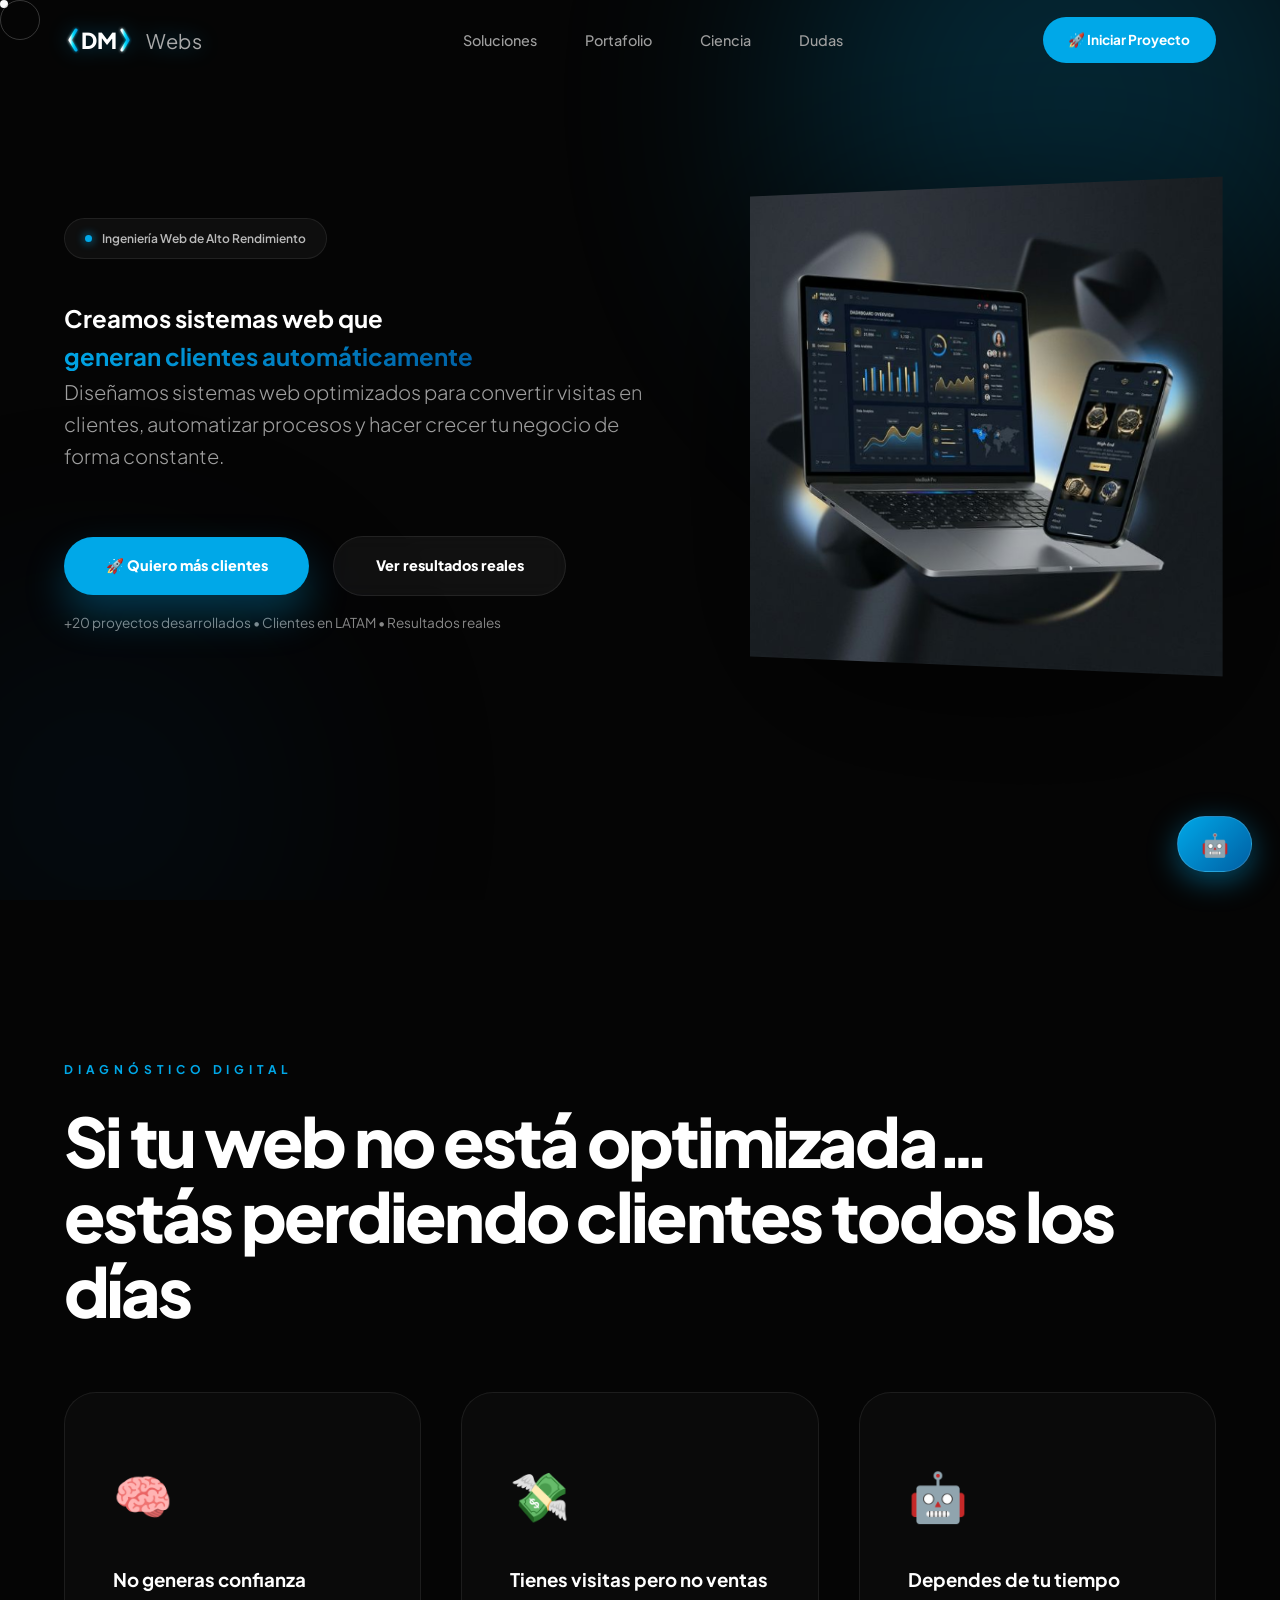
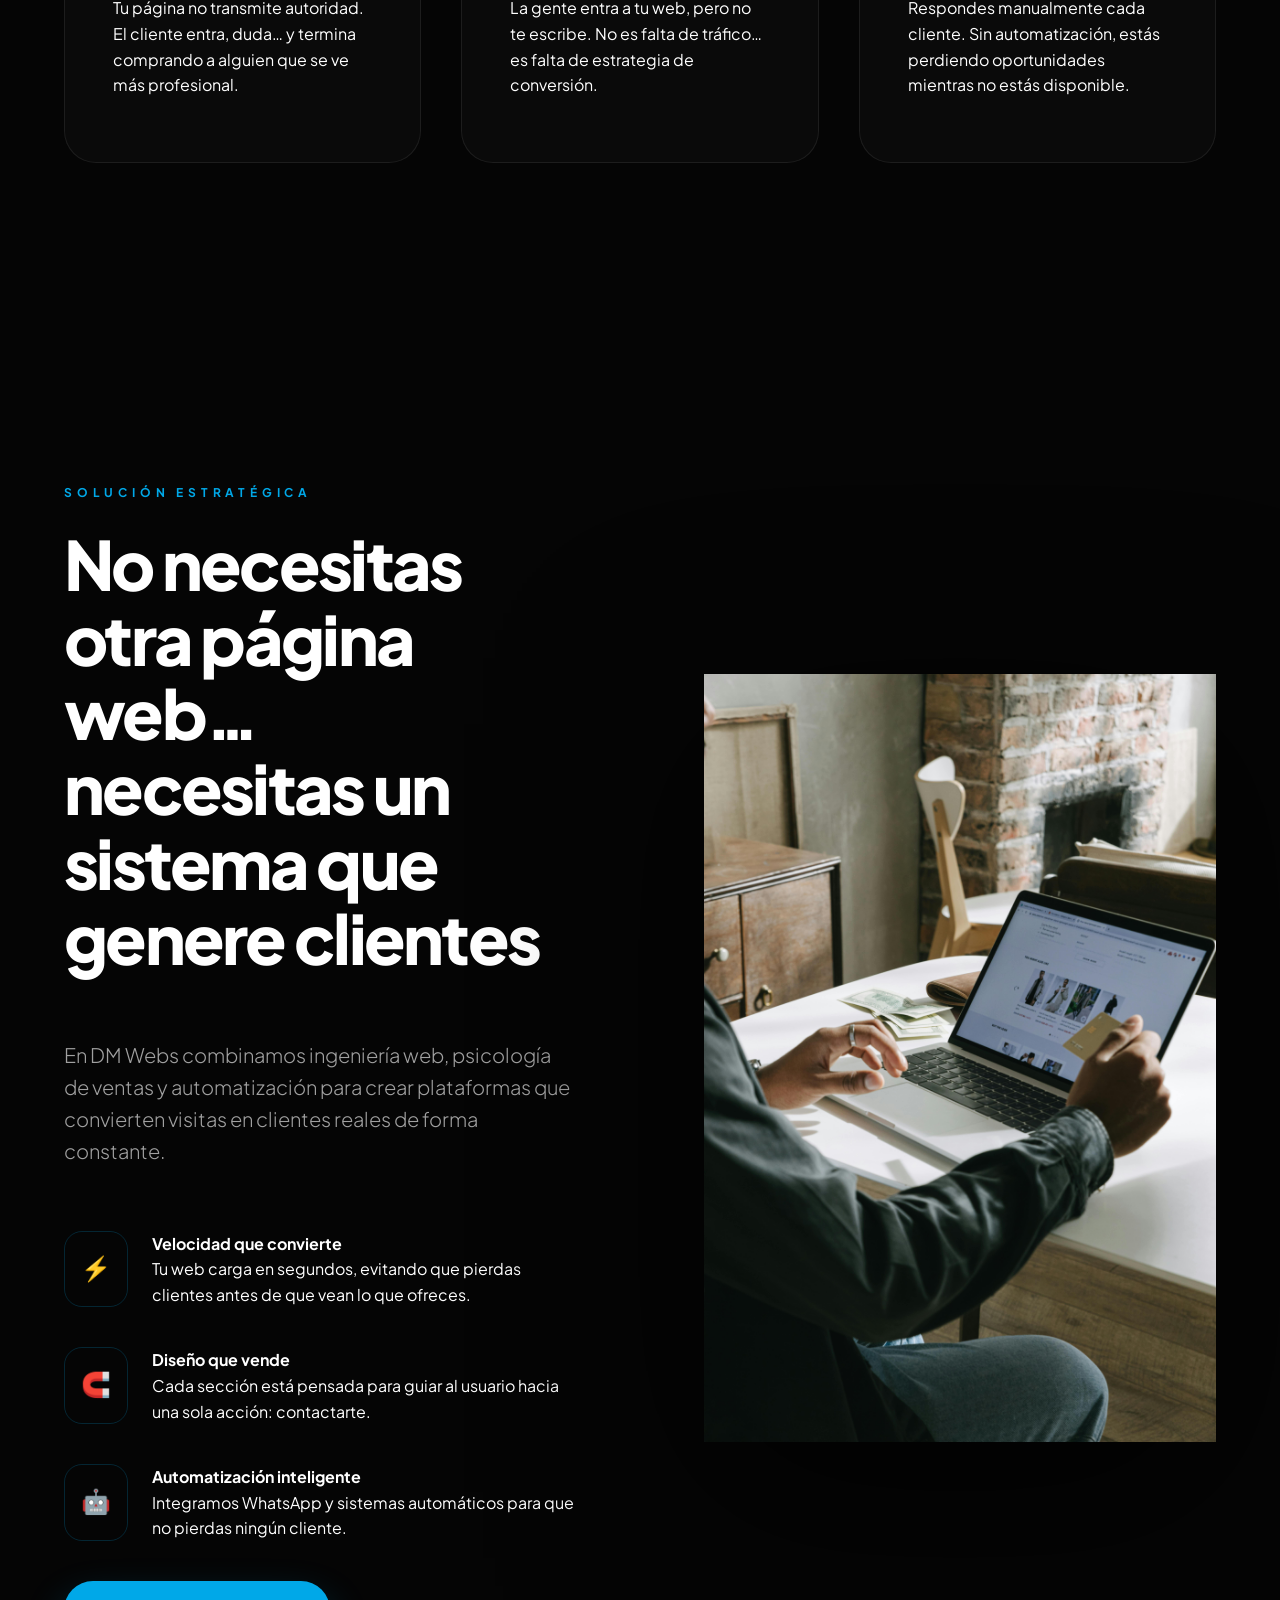
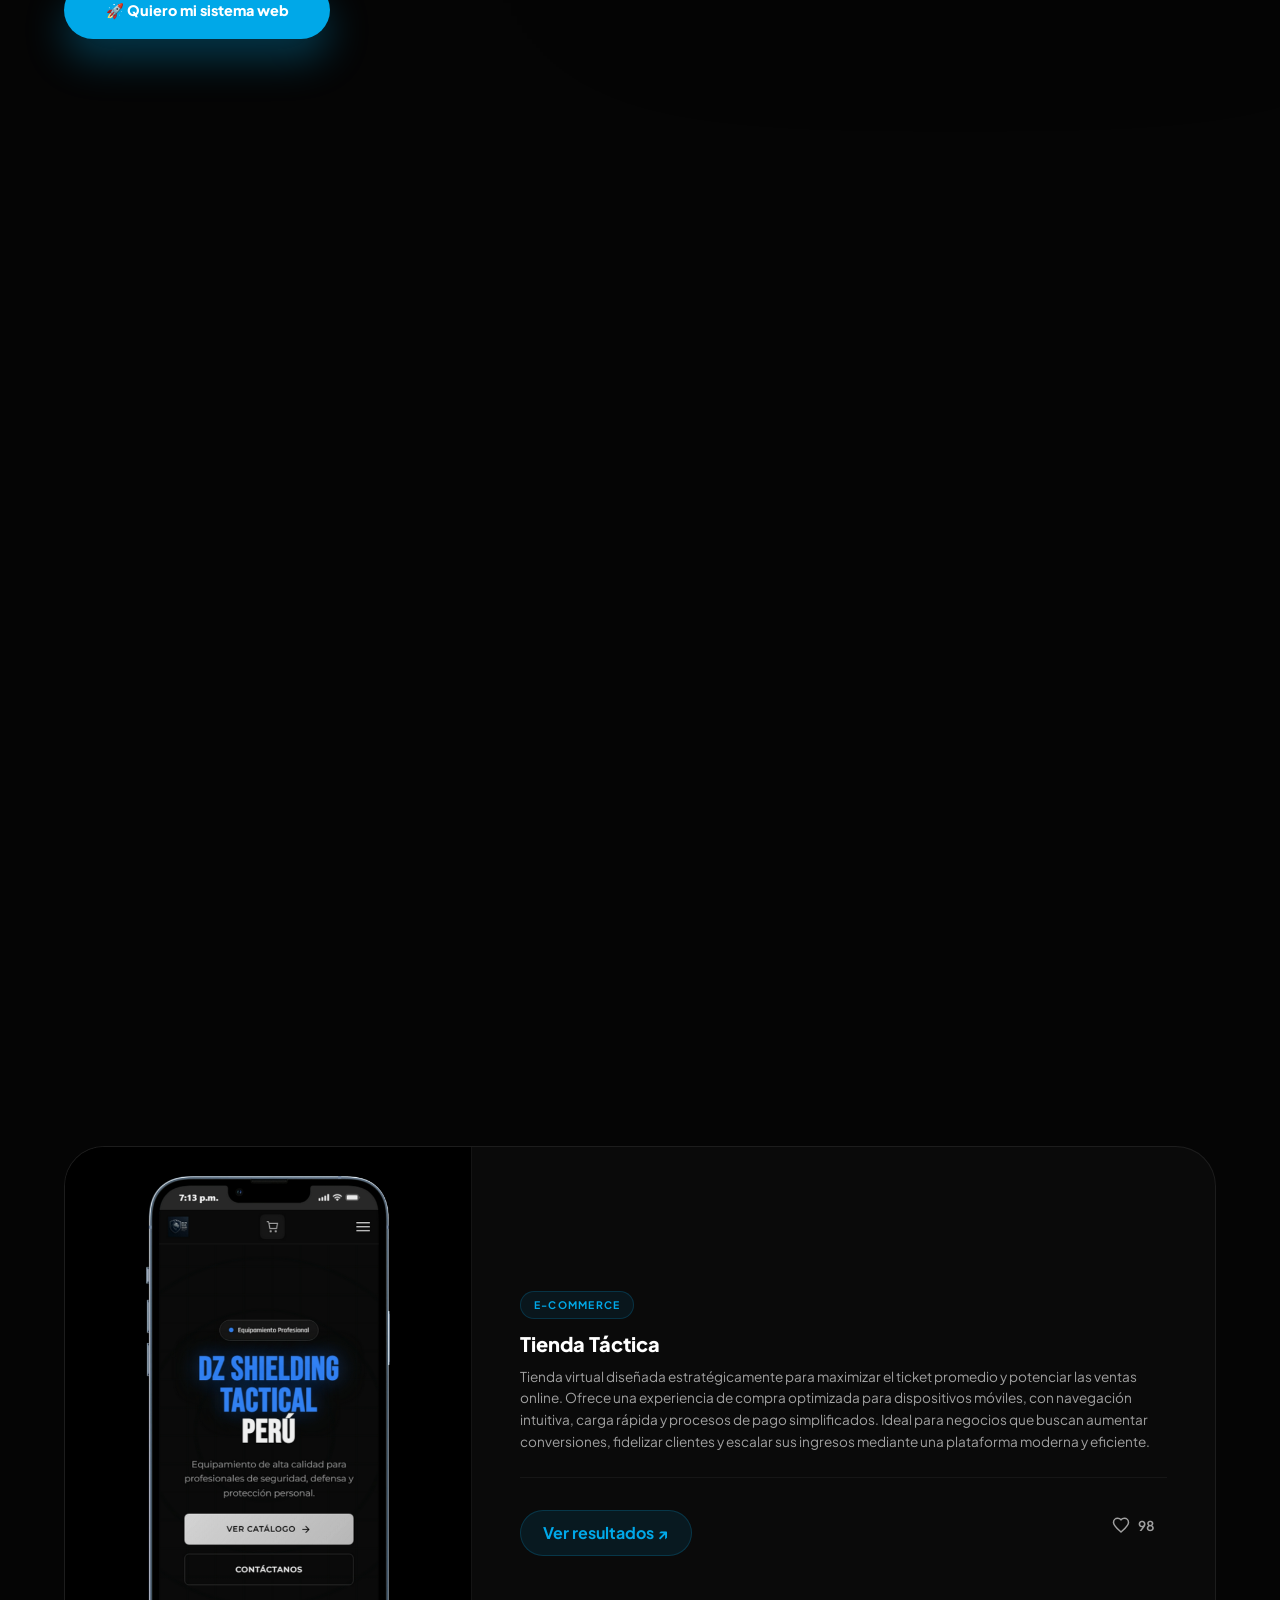
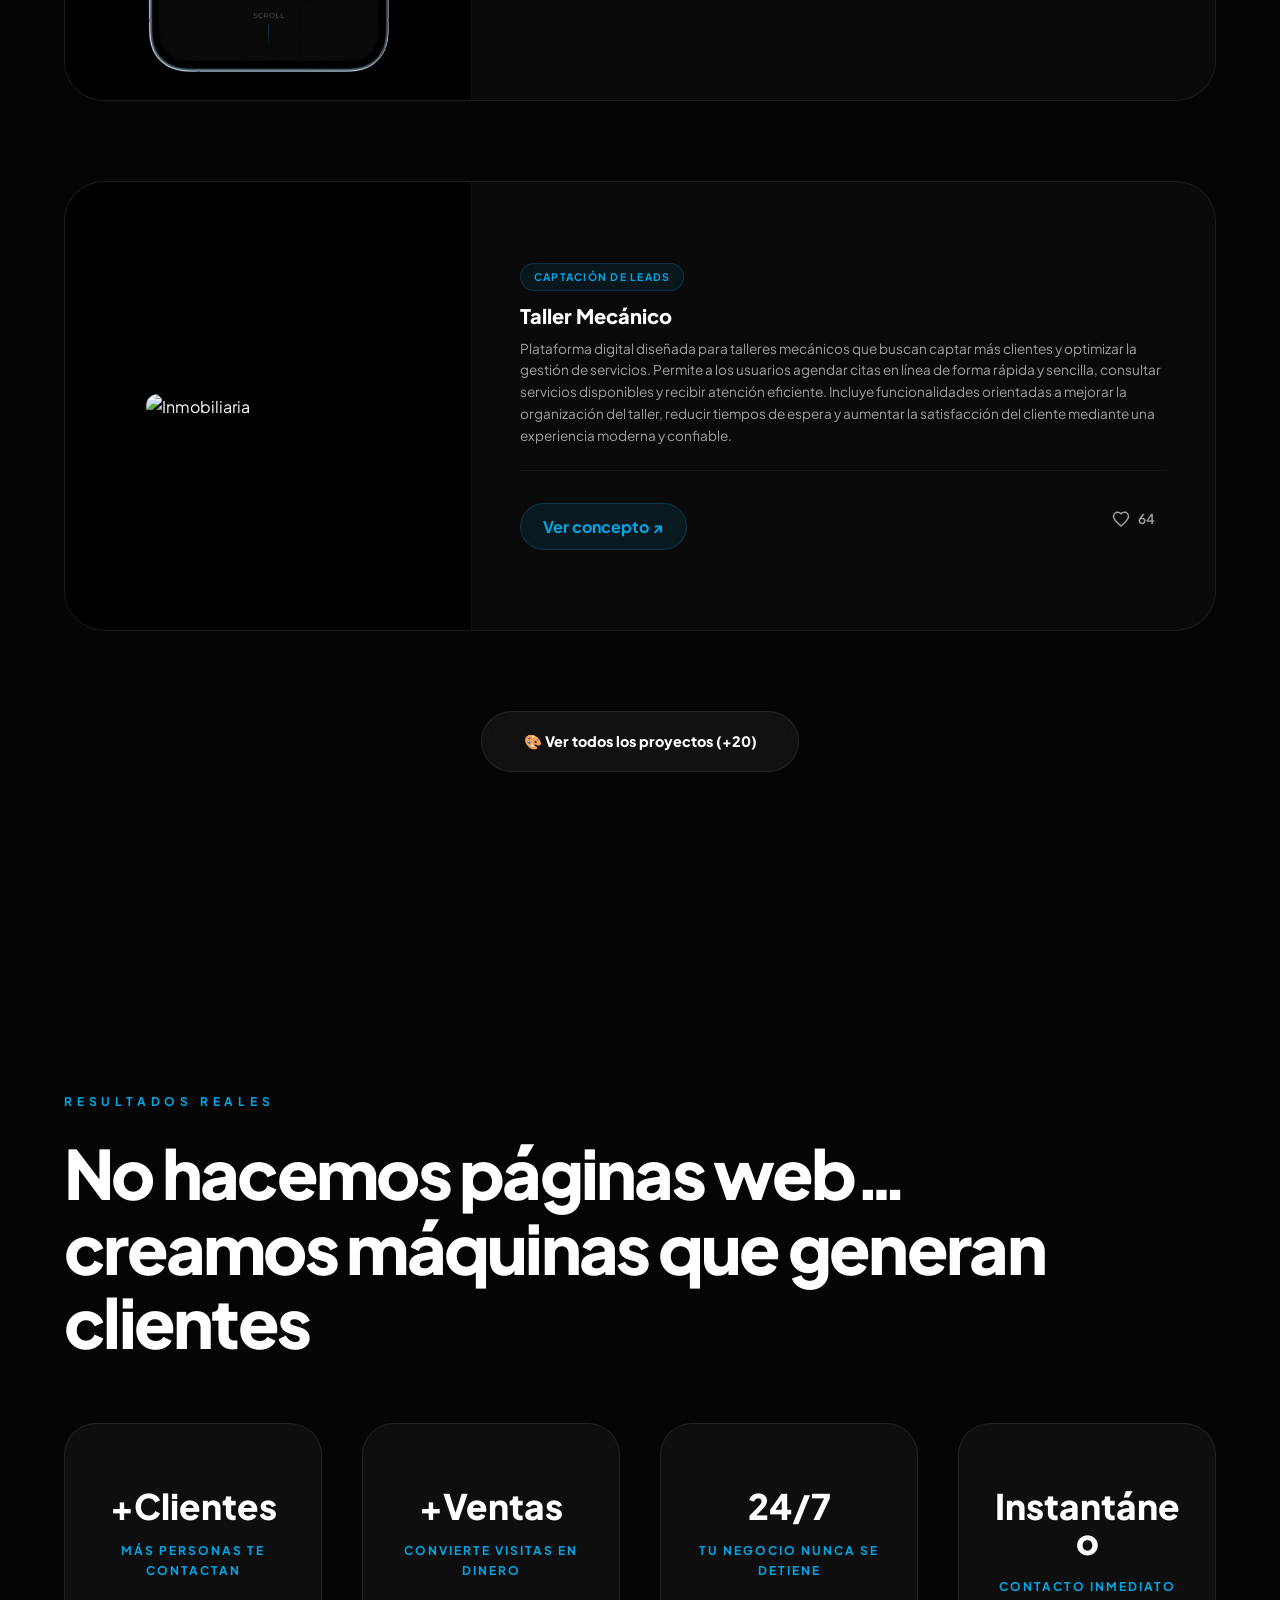
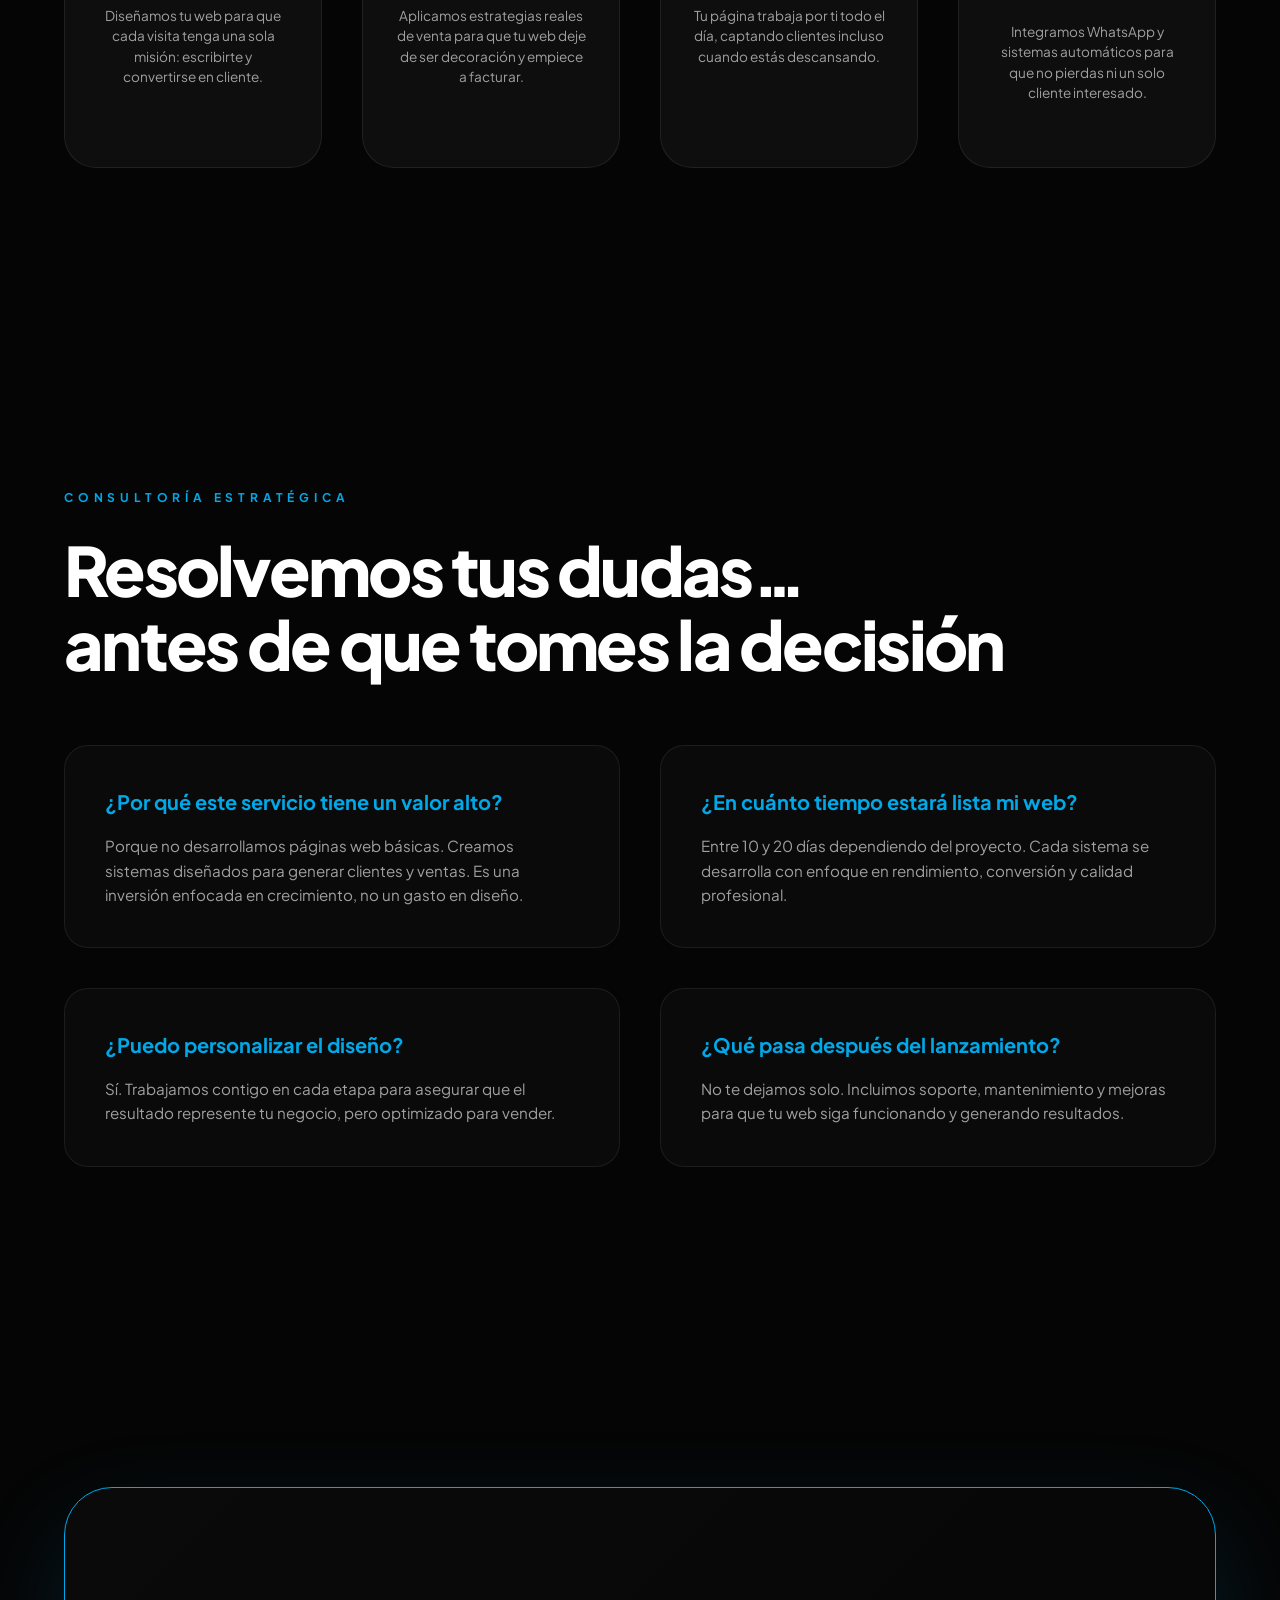
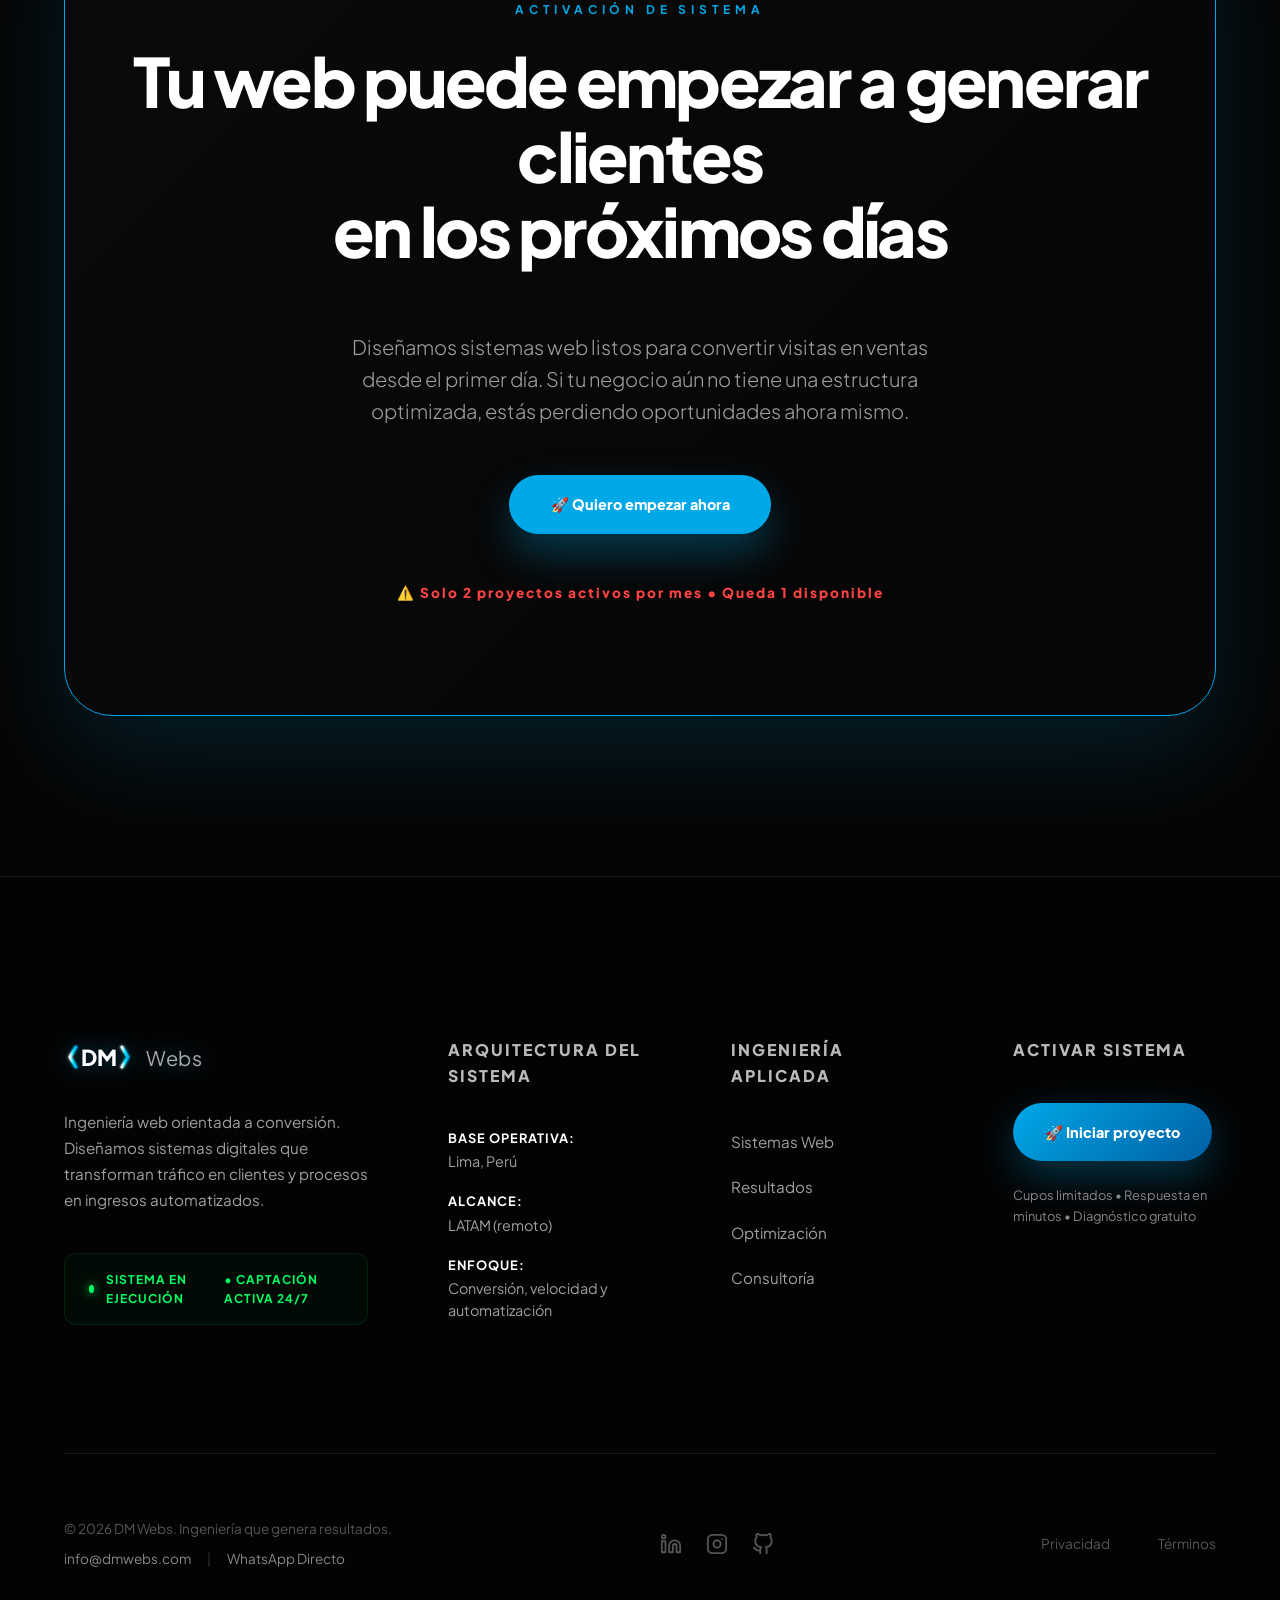
==== commit f1867580: "first commit" ====
--- a/index.html
+++ b/index.html
@@ -527,7 +527,8 @@
 
             <div class="system-status">
                 <span class="status-dot"></span>
-                <span class="status-text">Sistema en ejecución • Captación activa 24/7</span>
+                <span class="status-text">Sistema en ejecución</span>
+                <span class="status-text">• Captación activa 24/7</span>
             </div>
         </div>
 
@@ -567,7 +568,26 @@
     </div>
 
     <div class="footer-bottom">
-        <p>&copy; 2026 DM Webs. Sistemas diseñados para generar clientes.</p>
+        <div class="footer-bottom-info">
+            <p>&copy; 2026 DM Webs. Ingeniería que genera resultados.</p>
+            <div class="footer-contact-links">
+                <a href="mailto:info@dmwebs.com">info@dmwebs.com</a>
+                <span class="sep">|</span>
+                <a href="https://wa.me/972498691" target="_blank" rel="noopener">WhatsApp Directo</a>
+            </div>
+        </div>
+
+        <div class="footer-social">
+            <a href="#" aria-label="LinkedIn" class="social-link" target="_blank">
+                <svg viewBox="0 0 24 24" fill="none" stroke="currentColor" stroke-width="2" stroke-linecap="round" stroke-linejoin="round"><path d="M16 8a6 6 0 0 1 6 6v7h-4v-7a2 2 0 0 0-2-2 2 2 0 0 0-2 2v7h-4v-7a6 6 0 0 1 6-6z"></path><rect x="2" y="9" width="4" height="12"></rect><circle cx="4" cy="4" r="2"></circle></svg>
+            </a>
+            <a href="#" aria-label="Instagram" class="social-link" target="_blank">
+                <svg viewBox="0 0 24 24" fill="none" stroke="currentColor" stroke-width="2" stroke-linecap="round" stroke-linejoin="round"><rect x="2" y="2" width="20" height="20" rx="5" ry="5"></rect><path d="M16 11.37A4 4 0 1 1 12.63 8 4 4 0 0 1 16 11.37z"></path><line x1="17.5" y1="6.5" x2="17.51" y2="6.5"></line></svg>
+            </a>
+            <a href="#" aria-label="GitHub" class="social-link" target="_blank">
+                <svg viewBox="0 0 24 24" fill="none" stroke="currentColor" stroke-width="2" stroke-linecap="round" stroke-linejoin="round"><path d="M9 19c-5 1.5-5-2.5-7-3m14 6v-3.87a3.37 3.37 0 0 0-.94-2.61c3.14-.35 6.44-1.54 6.44-7A5.44 5.44 0 0 0 20 4.77 5.07 5.07 0 0 0 19.91 1S18.73.65 16 2.48a13.38 13.38 0 0 0-7 0C6.27.65 5.09 1 5.09 1A5.07 5.07 0 0 0 5 4.77a5.44 5.44 0 0 0-1.5 3.78c0 5.42 3.3 6.61 6.44 7A3.37 3.37 0 0 0 9 18.13V22"></path></svg>
+            </a>
+        </div>
 
         <div class="footer-legal">
             <a href="#">Privacidad</a>
--- a/styles.css
+++ b/styles.css
@@ -367,16 +367,16 @@
     @media (max-width: 1100px) {
         .btn { padding: 0.9rem 1.8rem !important; font-size: 0.85rem !important; }
         .nav-links { display: none !important; }
-        .nav { background: rgba(5,5,5,0.9); backdrop-filter: blur(20px); -webkit-backdrop-filter: blur(20px); border-bottom: 1px solid var(--border); }
+        .nav { background: rgba(5,5,5,0.9); backdrop-filter: blur(20px); -webkit-backdrop-filter: blur(20px); border-bottom: 1px solid var(--border); padding: 0 2%; }
+        .nav-inner { justify-content: space-around !important; }
         .nav-cta { 
             display: inline-flex !important; 
             padding: 0.55rem 1rem !important; 
             font-size: 0.72rem !important; 
-            margin-left: auto;
-            margin-right: 0.75rem;
+            margin: 0 !important;
             white-space: nowrap;
         }
-        .mobile-toggle { display: flex !important; }
+        .mobile-toggle { display: flex !important; margin-right: 0 !important; }
         .logo-img { height: 30px !important; }
         .hero-inner { flex-direction: column; text-align: center; gap: 3rem; }
         .hero-buttons { justify-content: center; gap: 1rem; }
@@ -394,7 +394,7 @@
     }
 
     @media (max-width: 480px) {
-        .nav-cta { padding: 0.5rem 0.8rem !important; font-size: 0.65rem !important; margin-right: 0.8rem; }
+        .nav-cta { padding: 0.5rem 0.8rem !important; font-size: 0.65rem !important; margin-right: 0 !important; }
         .logo-img { height: 26px !important; }
     }
 
@@ -426,11 +426,28 @@
 
     @media (max-width: 1100px) {
         .footer-grid { grid-template-columns: 1fr 1fr; gap: 4rem; text-align: left; }
-        .footer-bottom { flex-direction: column; gap: 2rem; text-align: center; }
+        .footer-bottom { flex-direction: column; gap: 3rem; text-align: center; }
         .footer-legal { justify-content: center; }
+    }
+    
+    .footer-bottom-info { display: flex; flex-direction: column; gap: 0.5rem; }
+    .footer-contact-links { display: flex; gap: 1rem; font-size: 0.85rem; color: #555; }
+    .footer-contact-links a { color: #888; text-decoration: none; transition: 0.3s; }
+    .footer-contact-links a:hover { color: var(--accent); }
+    .footer-contact-links .sep { color: #333; }
+
+    .footer-social { display: flex; gap: 1.5rem; }
+    .social-link { color: #555; transition: 0.4s var(--smooth); display: flex; align-items: center; justify-content: center; }
+    .social-link svg { width: 22px; height: 22px; }
+    .social-link:hover { color: var(--accent); transform: translateY(-3px); filter: drop-shadow(0 0 8px var(--accent-glow)); }
+
+    @media (max-width: 768px) {
+        .footer-bottom { align-items: center; }
+        .footer-contact-links { justify-content: center; flex-wrap: wrap; }
     }
     @media (max-width: 600px) {
         .footer-grid { grid-template-columns: 1fr; text-align: center; }
+        .elite-footer .nav-logo { display: flex !important; justify-content: center; }
         .footer-desc, .system-status { margin-left: auto; margin-right: auto; }
         .footer-legal { flex-direction: column; gap: 1rem; }
     }
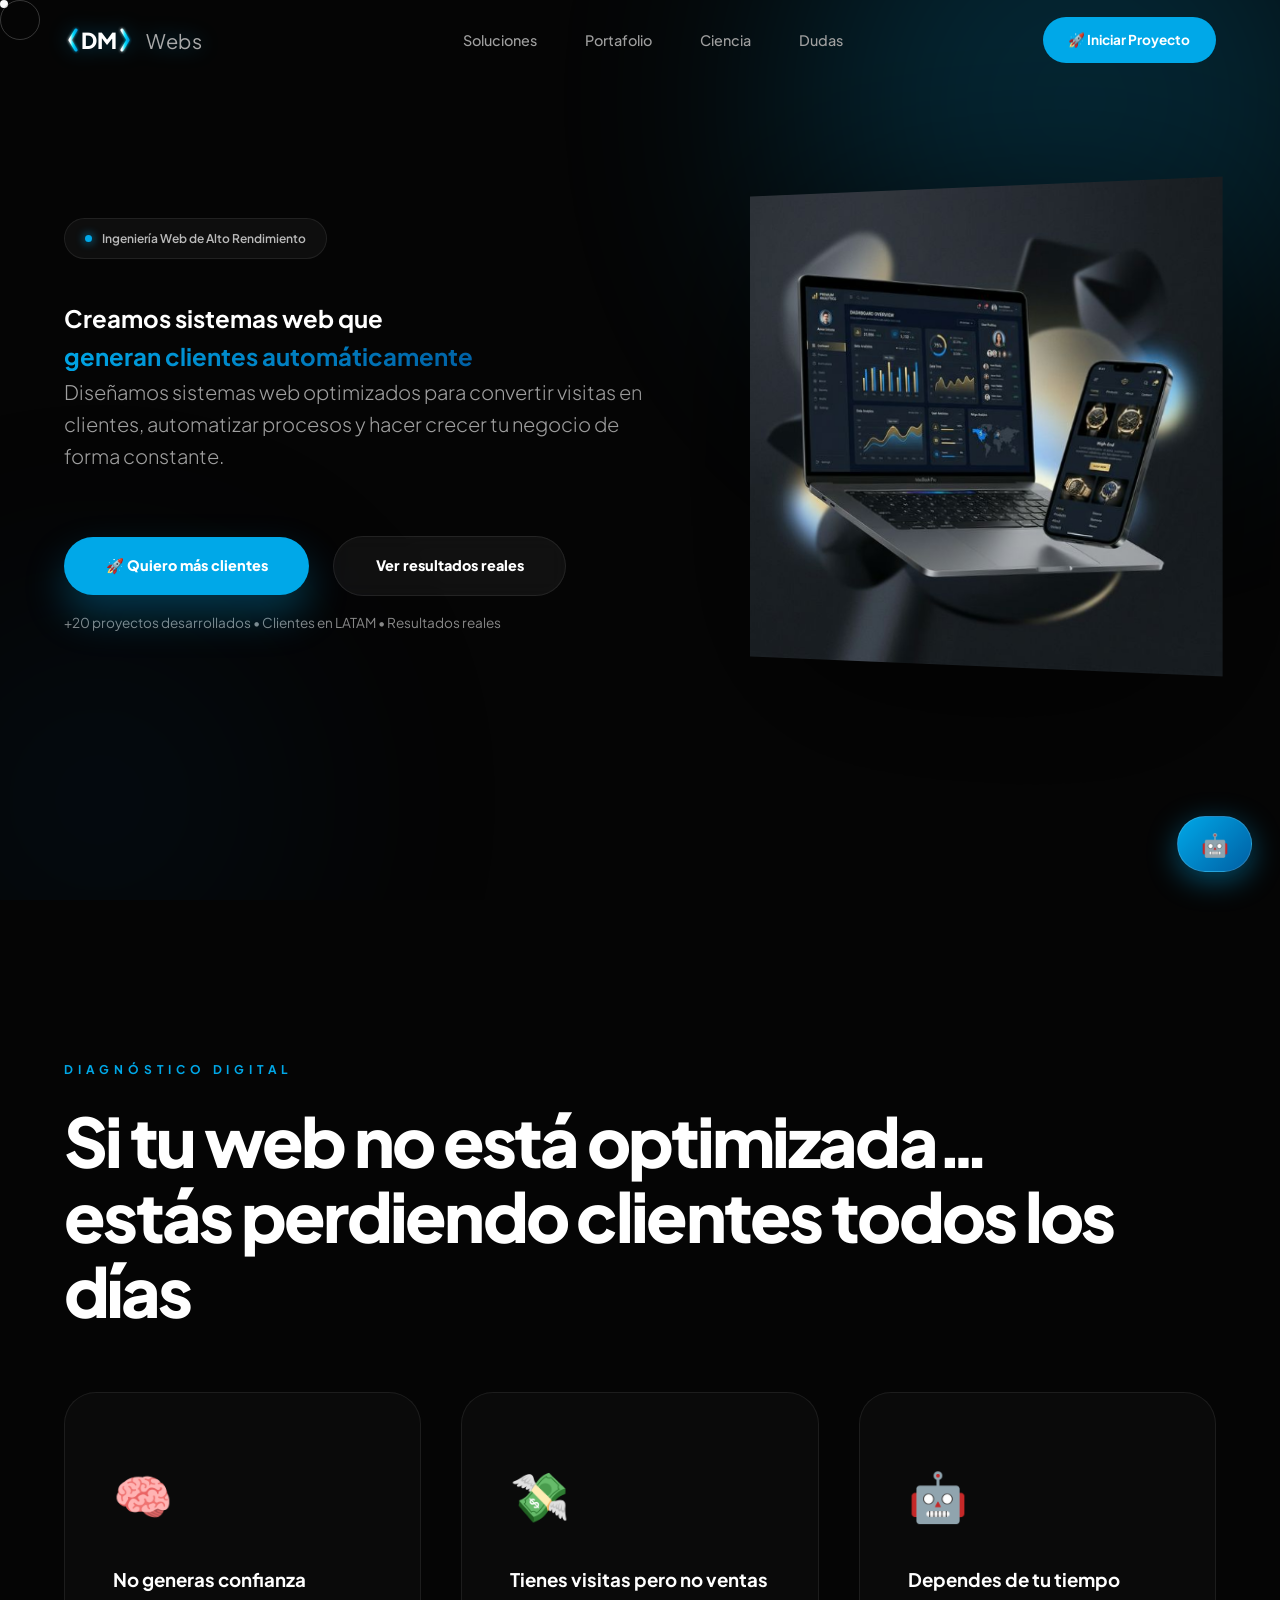
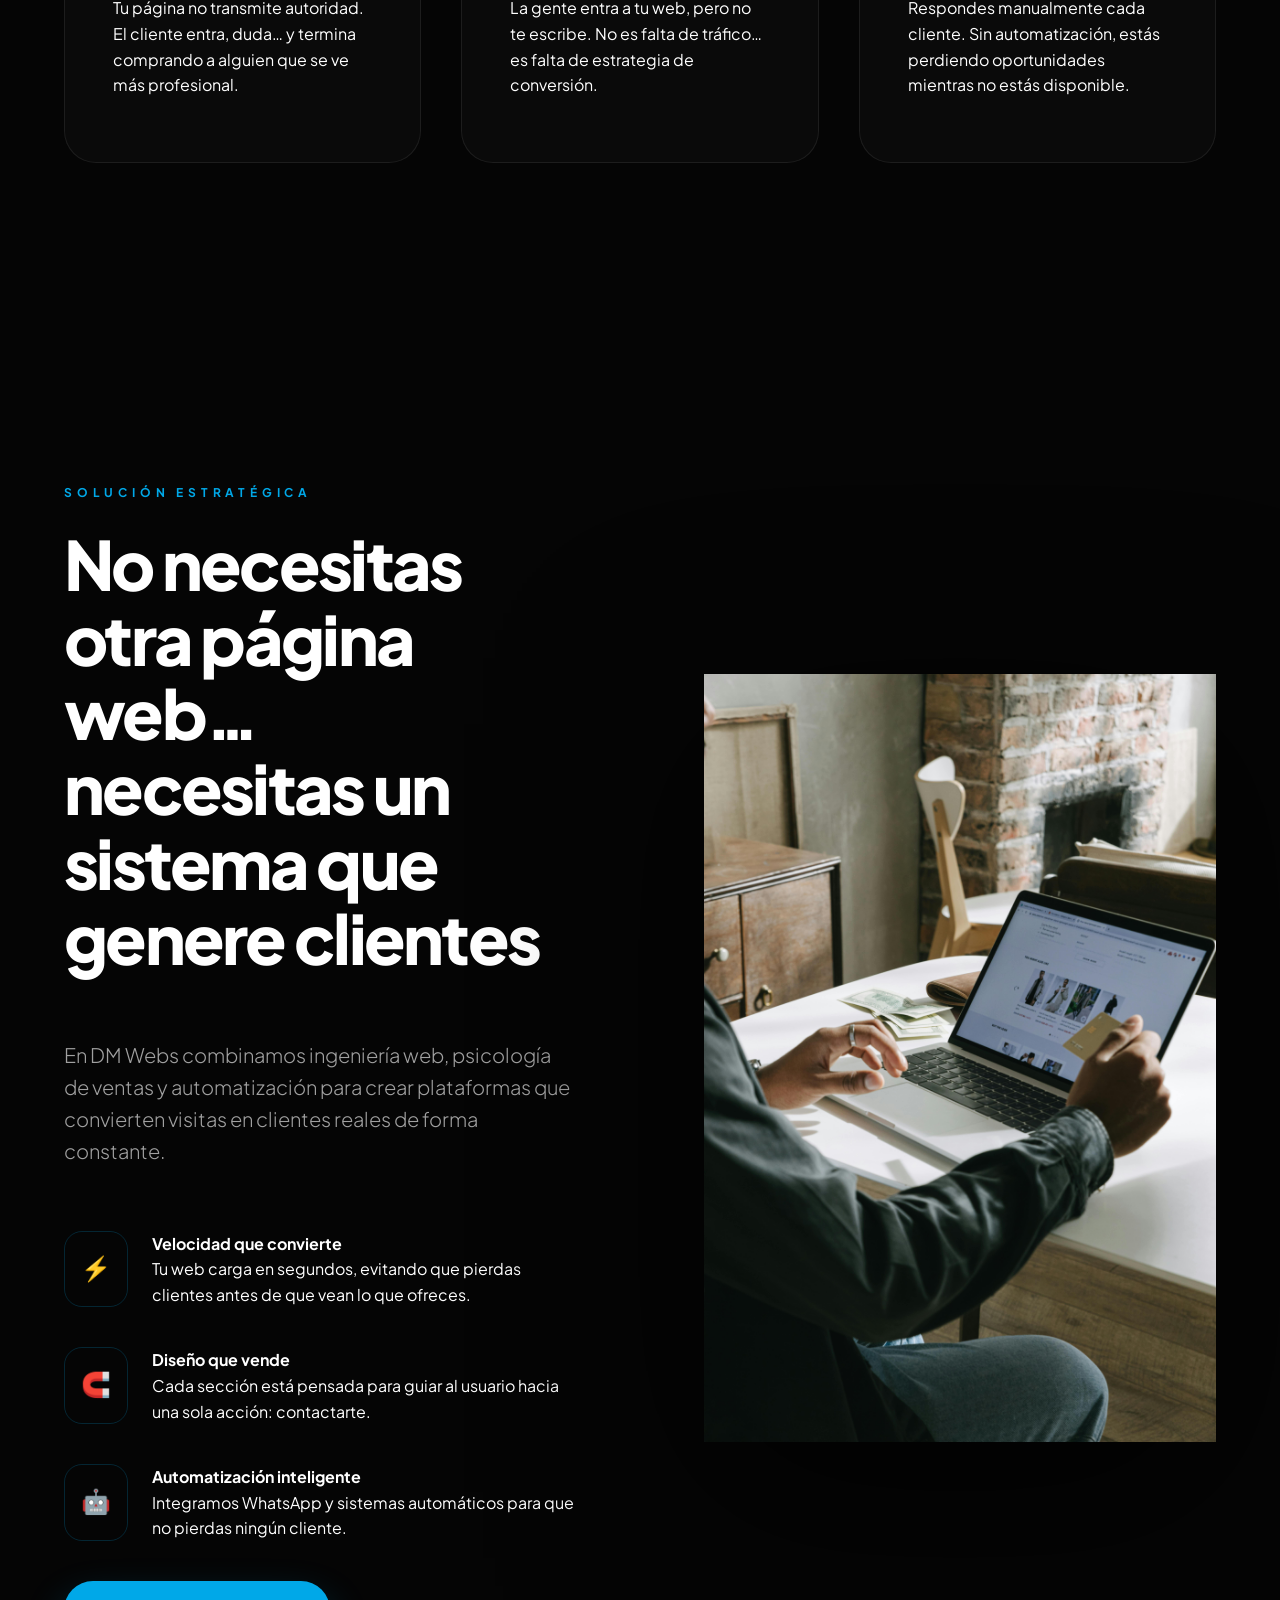
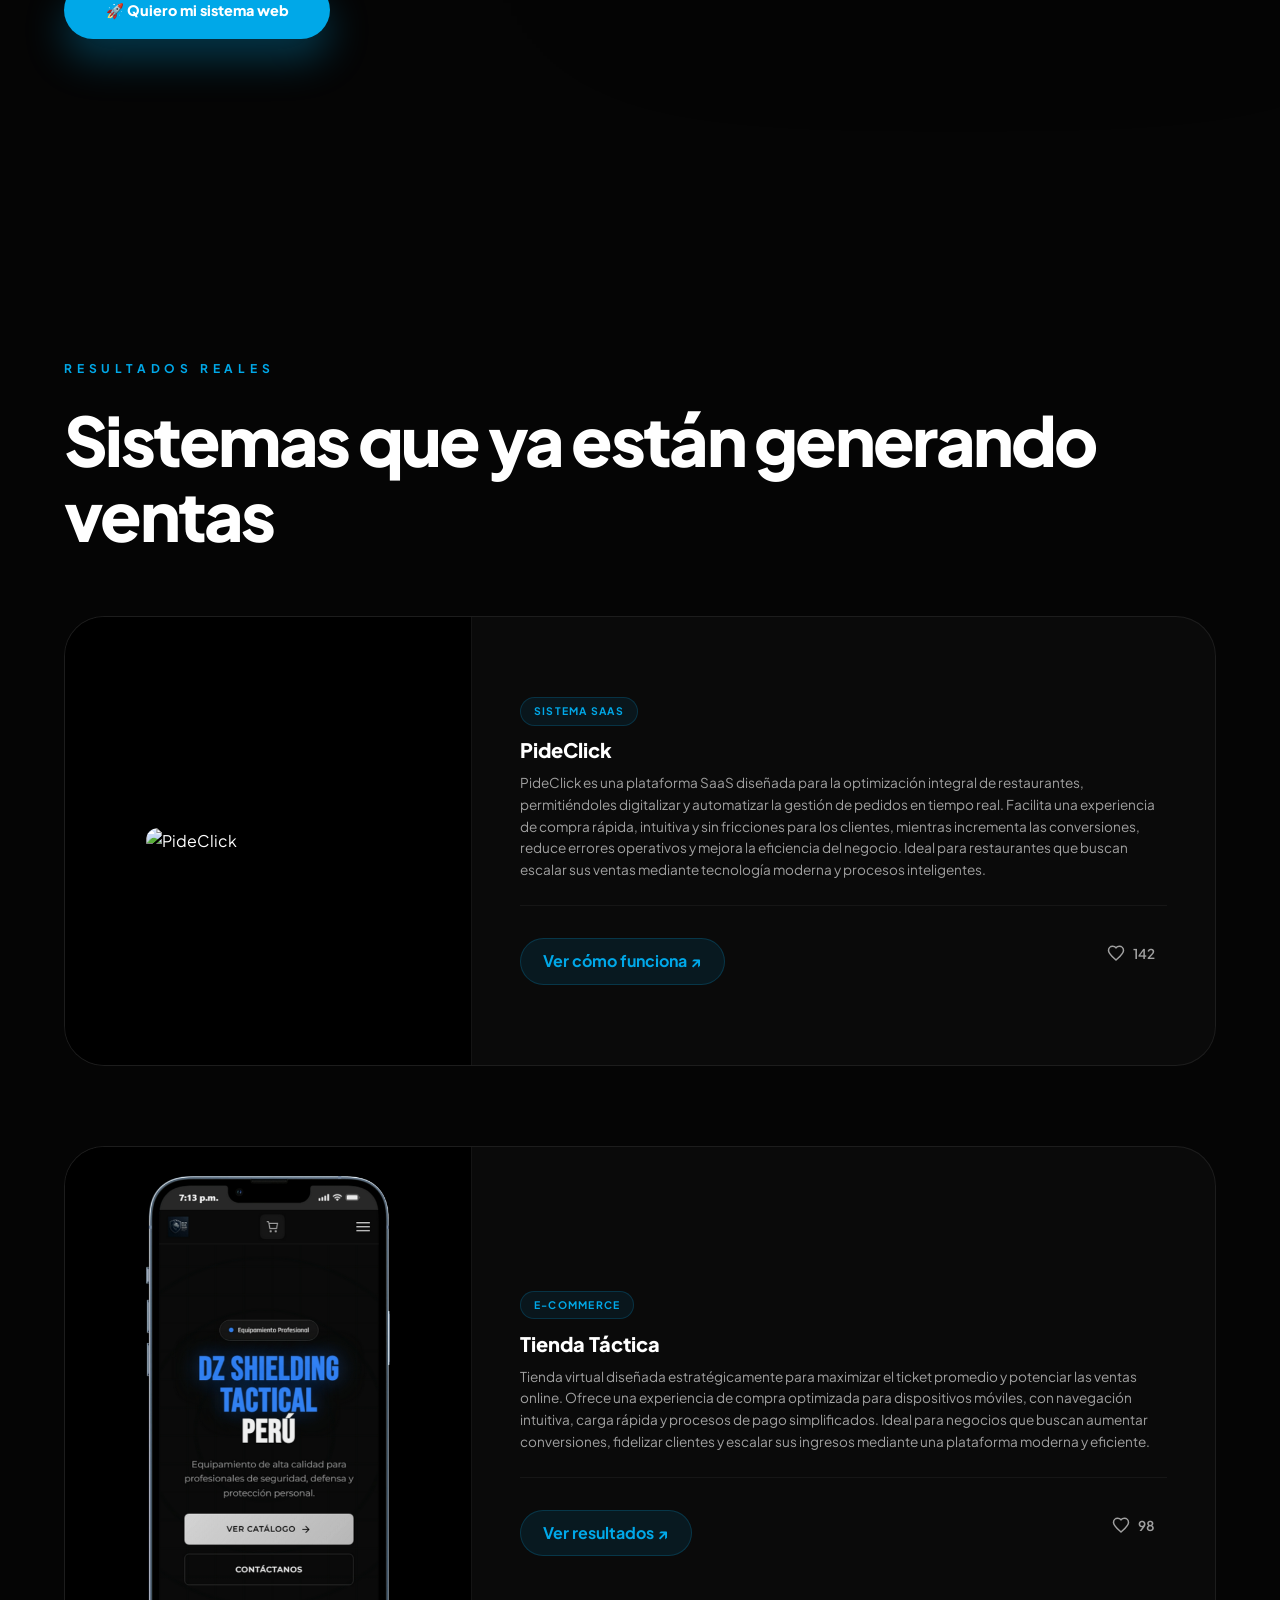
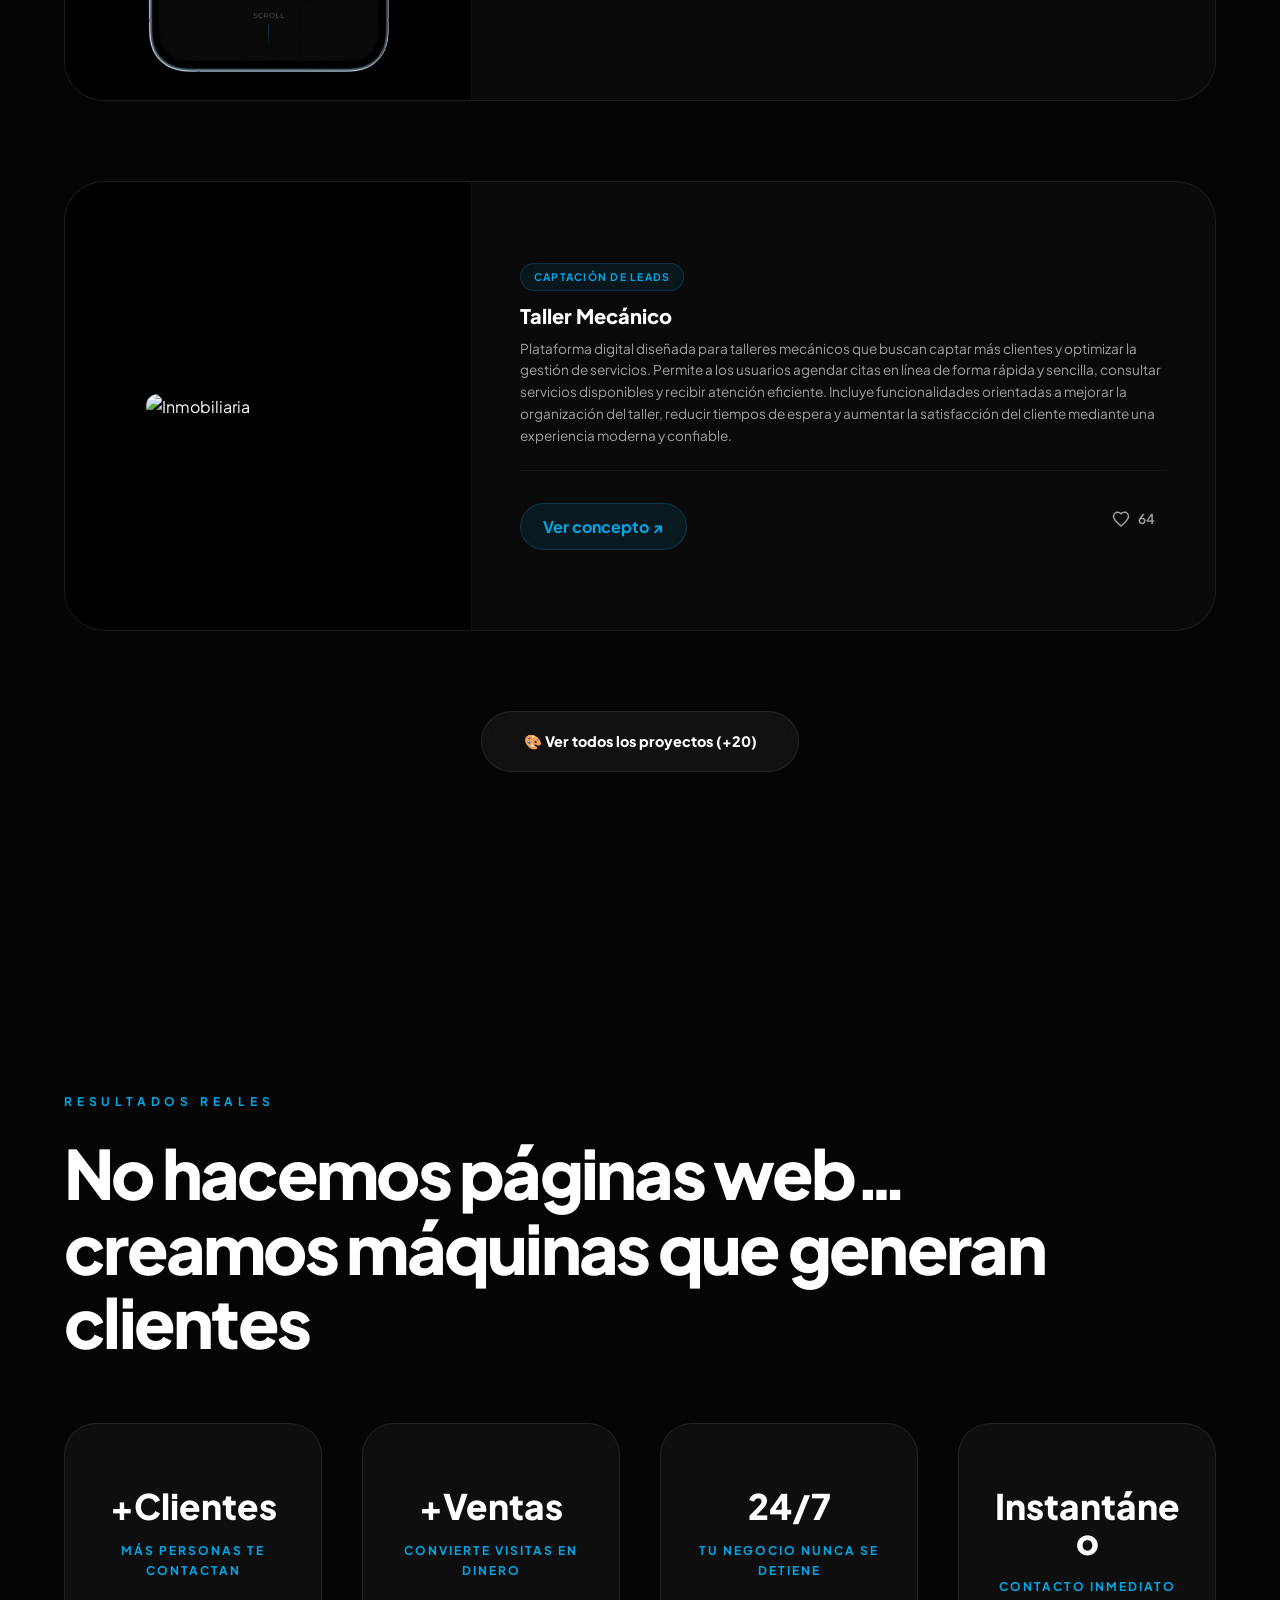
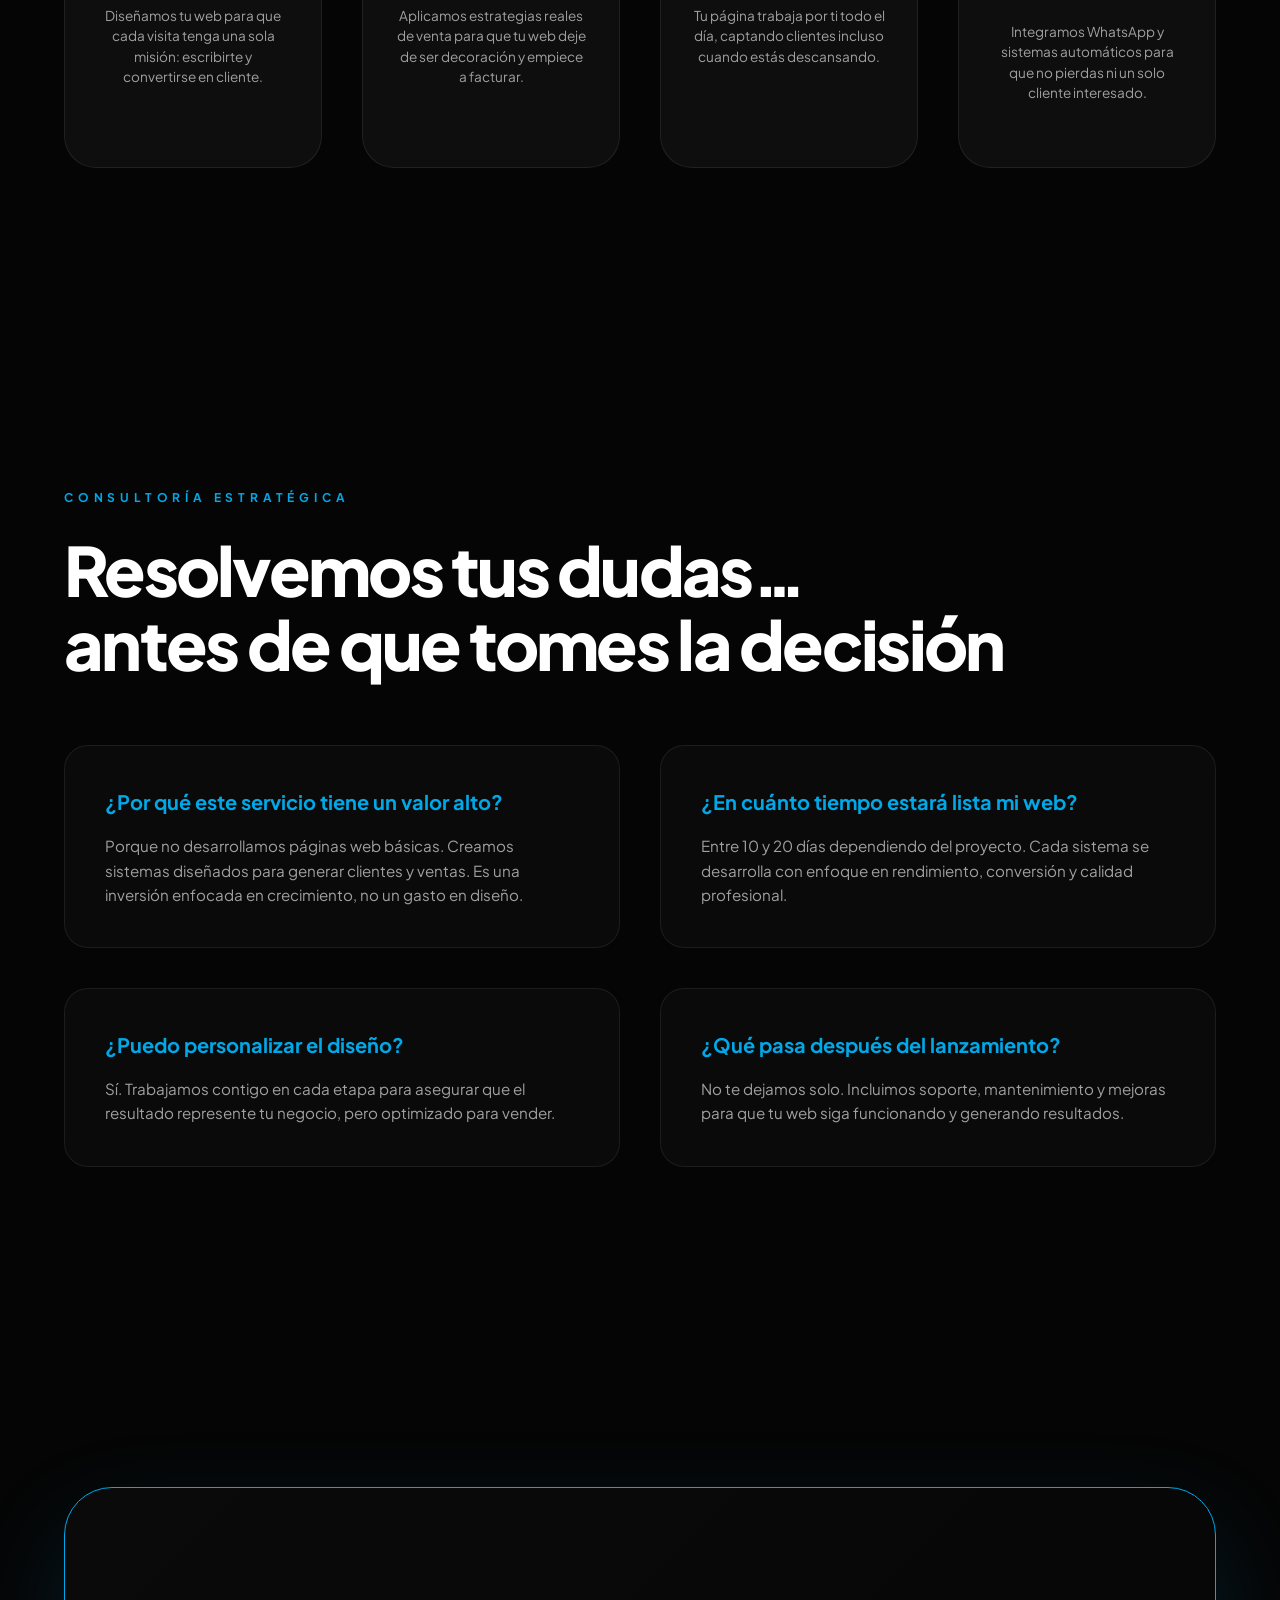
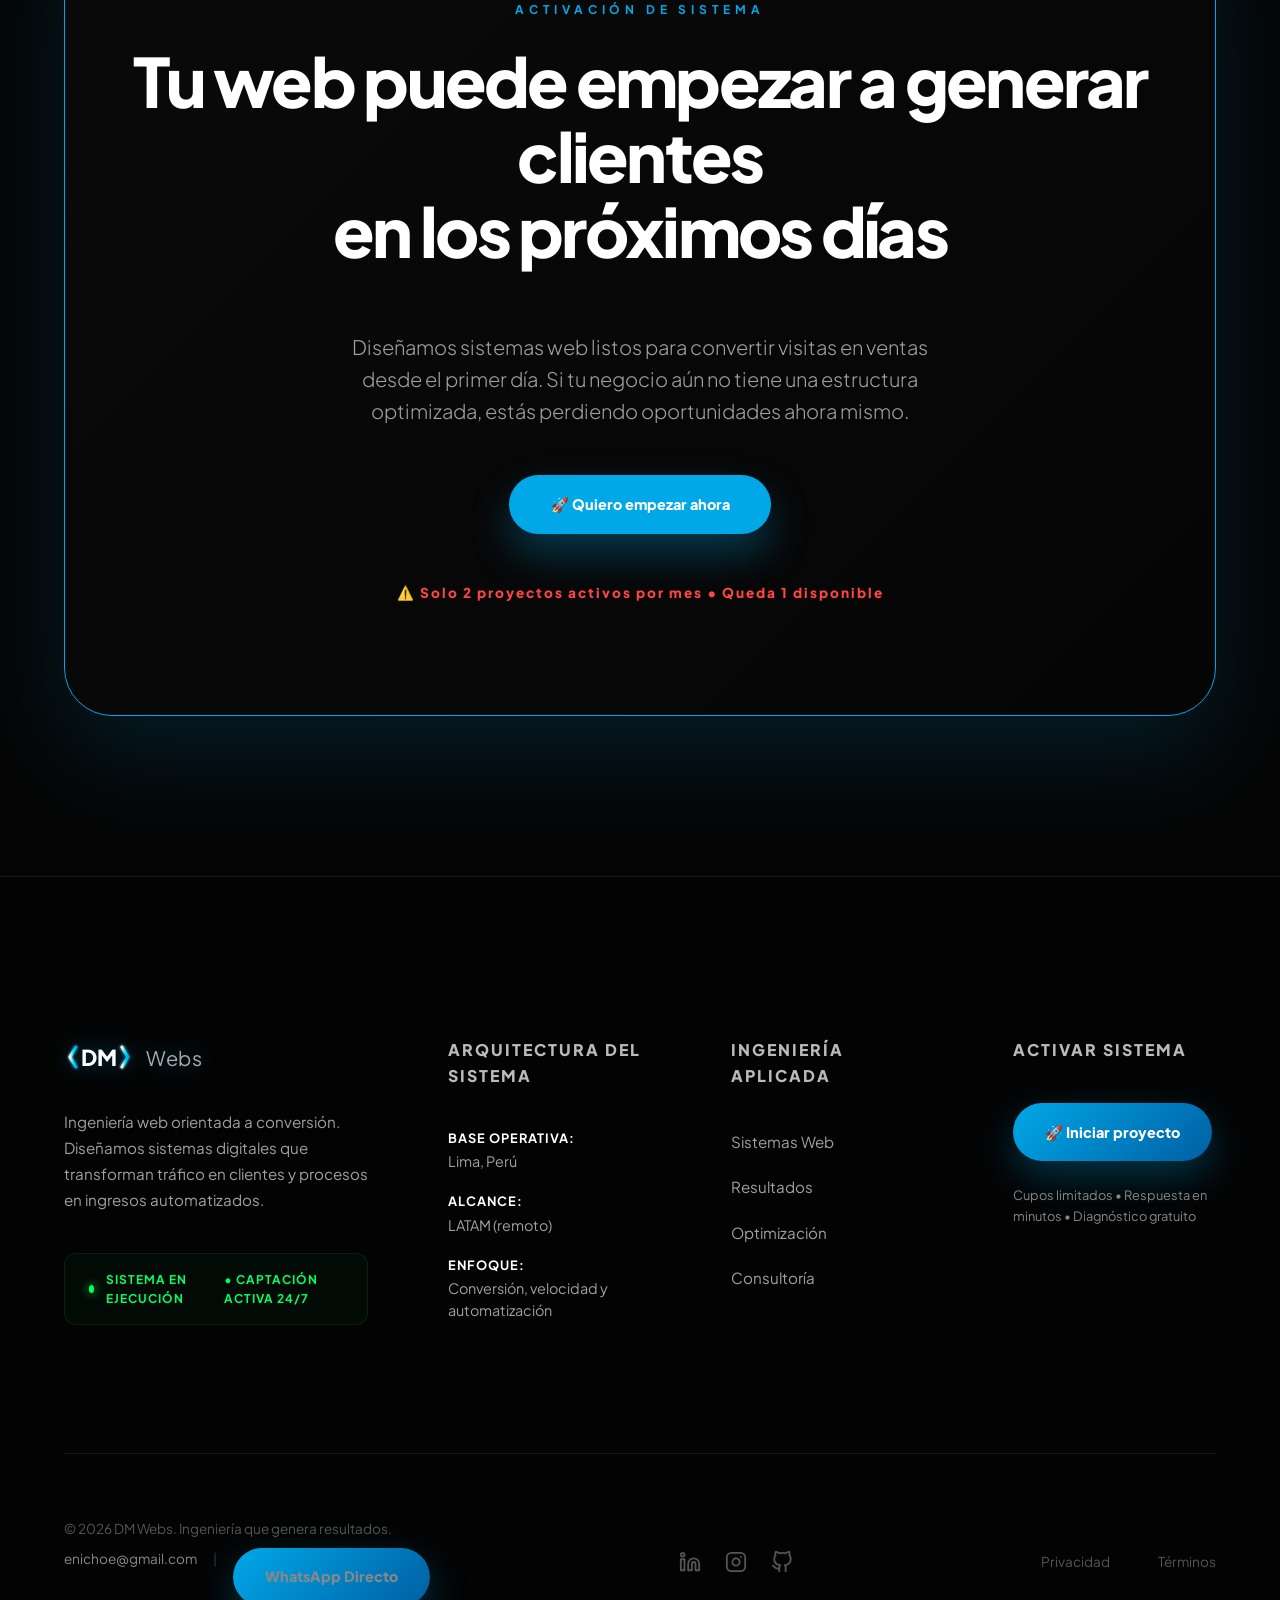
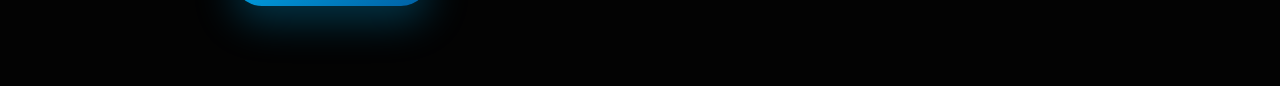
==== commit b7c7c43e: "first commit" ====
--- a/index.html
+++ b/index.html
@@ -571,20 +571,20 @@
         <div class="footer-bottom-info">
             <p>&copy; 2026 DM Webs. Ingeniería que genera resultados.</p>
             <div class="footer-contact-links">
-                <a href="mailto:info@dmwebs.com">info@dmwebs.com</a>
+                <a href="mailto:enichoe@gmail.com">enichoe@gmail.com</a>
                 <span class="sep">|</span>
-                <a href="https://wa.me/972498691" target="_blank" rel="noopener">WhatsApp Directo</a>
+                <a href=https://wa.me/972498691?text=🚀%20Hola,%20vengo%20de%20su%20web.%20Estoy%20interesado%20en%20desarrollar%20un%20sistema%20web%20basado%20en%20ingenier%C3%ADa%20de%20conversi%C3%B3n%20que%20me%20permita%20captar%20clientes%20de%20forma%20autom%C3%A1tica%20y%20escalar%20mi%20negocio.%20%C2%BFPodr%C3%ADan%20evaluar%20mi%20caso?" class="footer-cta-btn" target="_blank">WhatsApp Directo</a>
             </div>
         </div>
 
         <div class="footer-social">
-            <a href="#" aria-label="LinkedIn" class="social-link" target="_blank">
+            <a href="https://www.facebook.com/profile.php?id=61585579774980&locale=es_LA" aria-label="LinkedIn" class="social-link" target="_blank">
                 <svg viewBox="0 0 24 24" fill="none" stroke="currentColor" stroke-width="2" stroke-linecap="round" stroke-linejoin="round"><path d="M16 8a6 6 0 0 1 6 6v7h-4v-7a2 2 0 0 0-2-2 2 2 0 0 0-2 2v7h-4v-7a6 6 0 0 1 6-6z"></path><rect x="2" y="9" width="4" height="12"></rect><circle cx="4" cy="4" r="2"></circle></svg>
             </a>
-            <a href="#" aria-label="Instagram" class="social-link" target="_blank">
+            <a href="https://www.facebook.com/profile.php?id=61585579774980&locale=es_LA" aria-label="Instagram" class="social-link" target="_blank">
                 <svg viewBox="0 0 24 24" fill="none" stroke="currentColor" stroke-width="2" stroke-linecap="round" stroke-linejoin="round"><rect x="2" y="2" width="20" height="20" rx="5" ry="5"></rect><path d="M16 11.37A4 4 0 1 1 12.63 8 4 4 0 0 1 16 11.37z"></path><line x1="17.5" y1="6.5" x2="17.51" y2="6.5"></line></svg>
             </a>
-            <a href="#" aria-label="GitHub" class="social-link" target="_blank">
+            <a href="https://www.facebook.com/profile.php?id=61585579774980&locale=es_LA" aria-label="GitHub" class="social-link" target="_blank">
                 <svg viewBox="0 0 24 24" fill="none" stroke="currentColor" stroke-width="2" stroke-linecap="round" stroke-linejoin="round"><path d="M9 19c-5 1.5-5-2.5-7-3m14 6v-3.87a3.37 3.37 0 0 0-.94-2.61c3.14-.35 6.44-1.54 6.44-7A5.44 5.44 0 0 0 20 4.77 5.07 5.07 0 0 0 19.91 1S18.73.65 16 2.48a13.38 13.38 0 0 0-7 0C6.27.65 5.09 1 5.09 1A5.07 5.07 0 0 0 5 4.77a5.44 5.44 0 0 0-1.5 3.78c0 5.42 3.3 6.61 6.44 7A3.37 3.37 0 0 0 9 18.13V22"></path></svg>
             </a>
         </div>
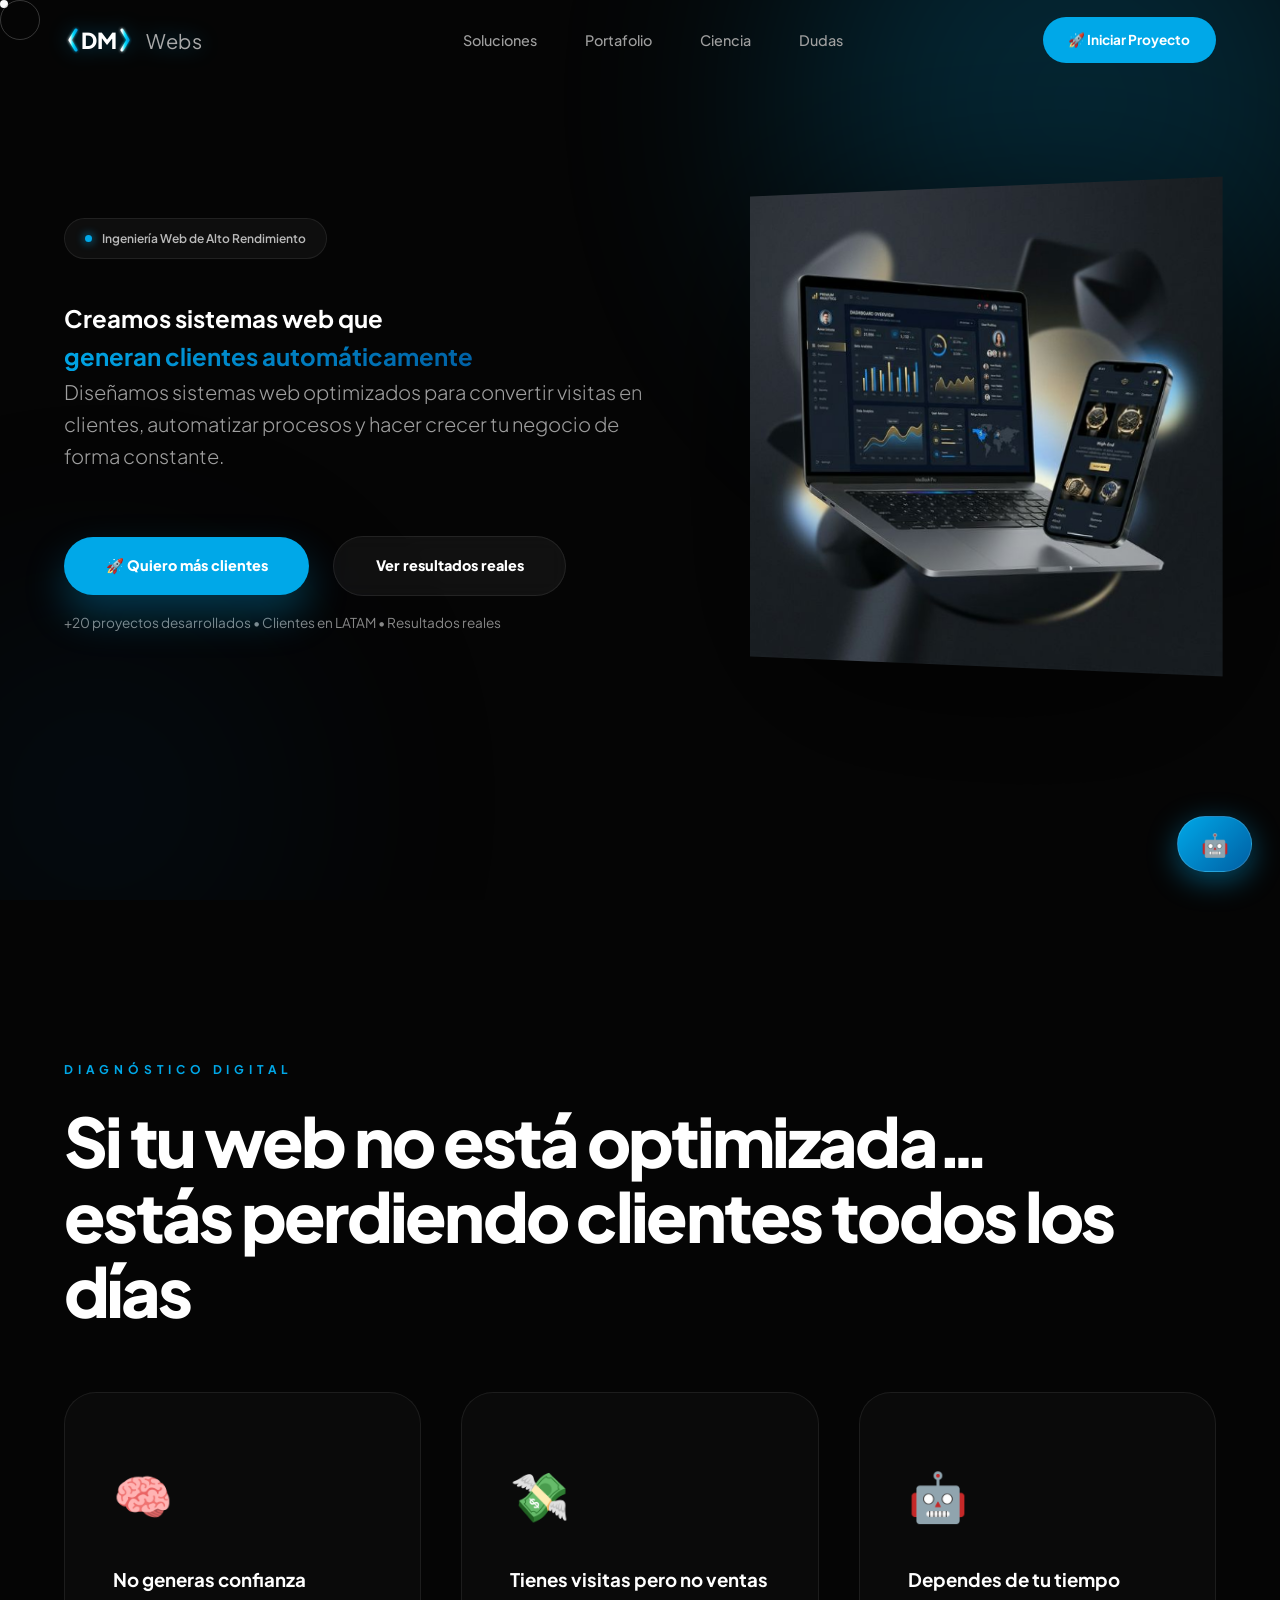
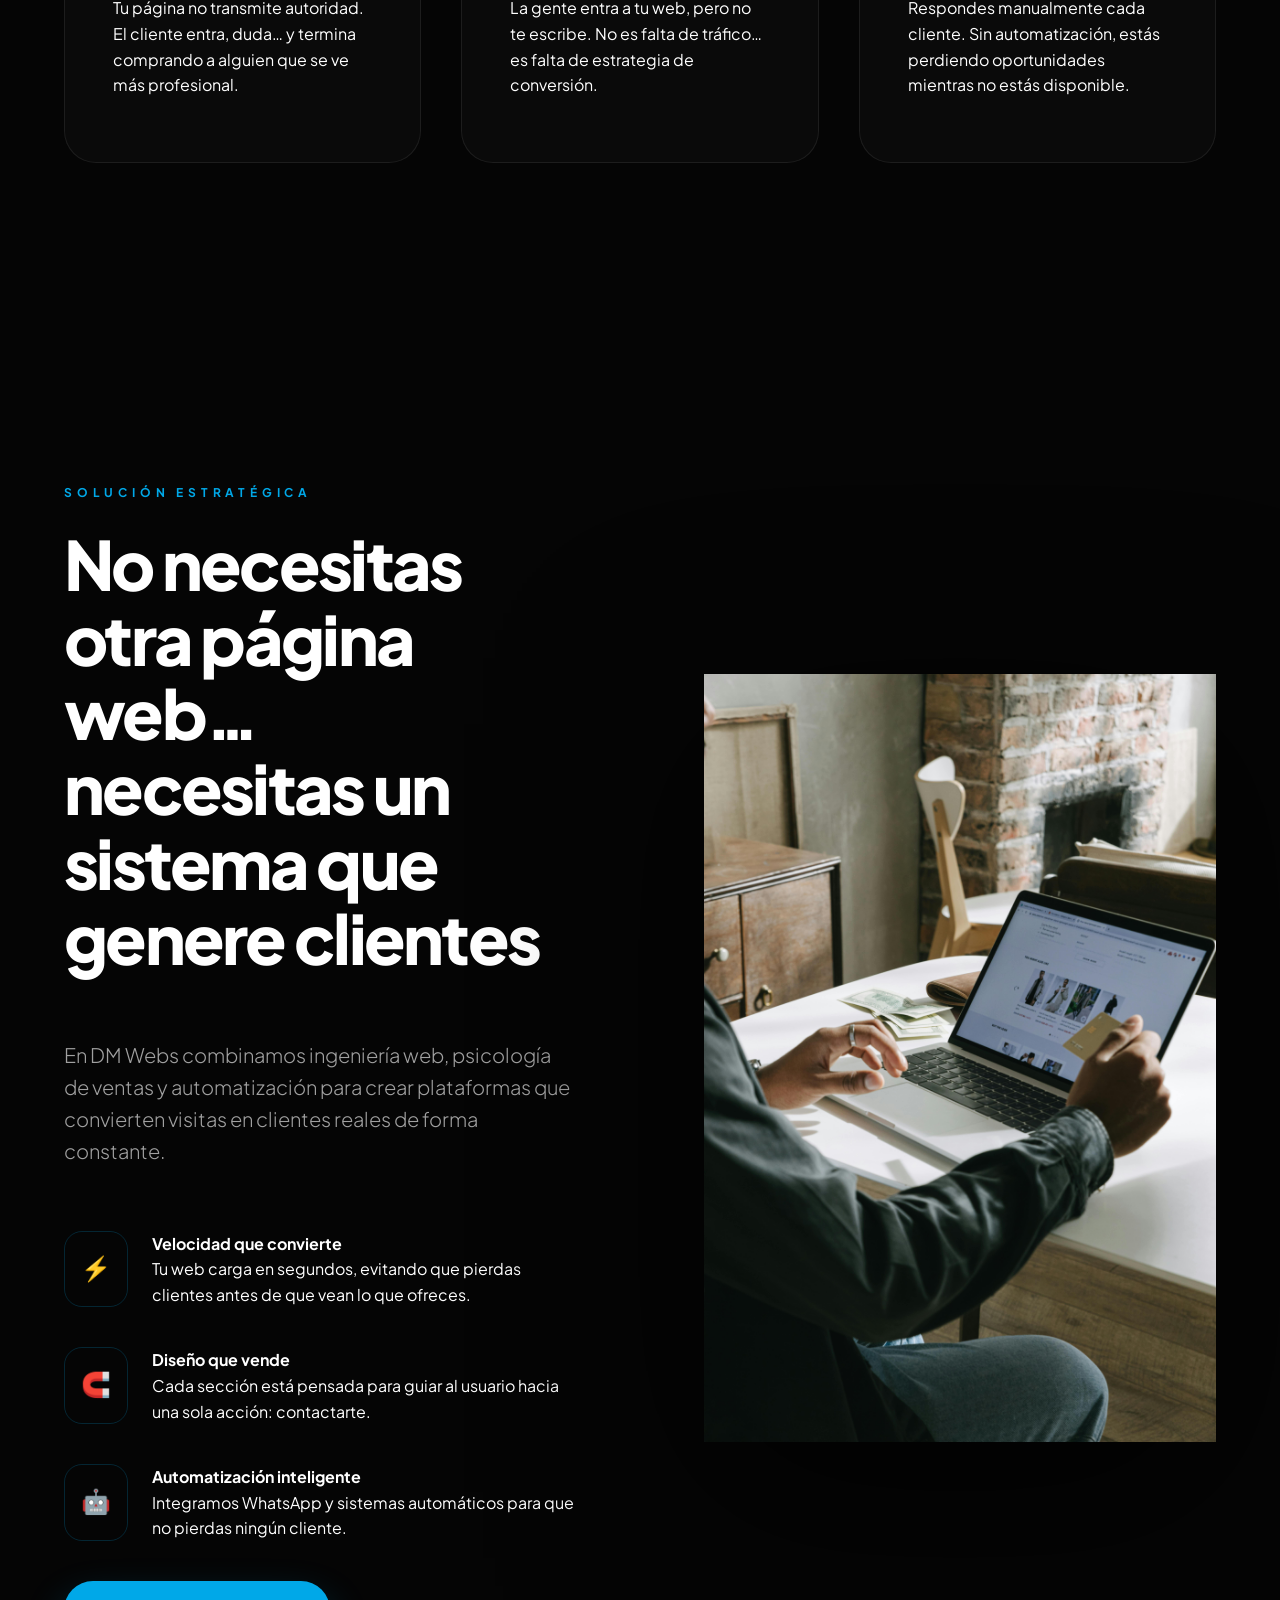
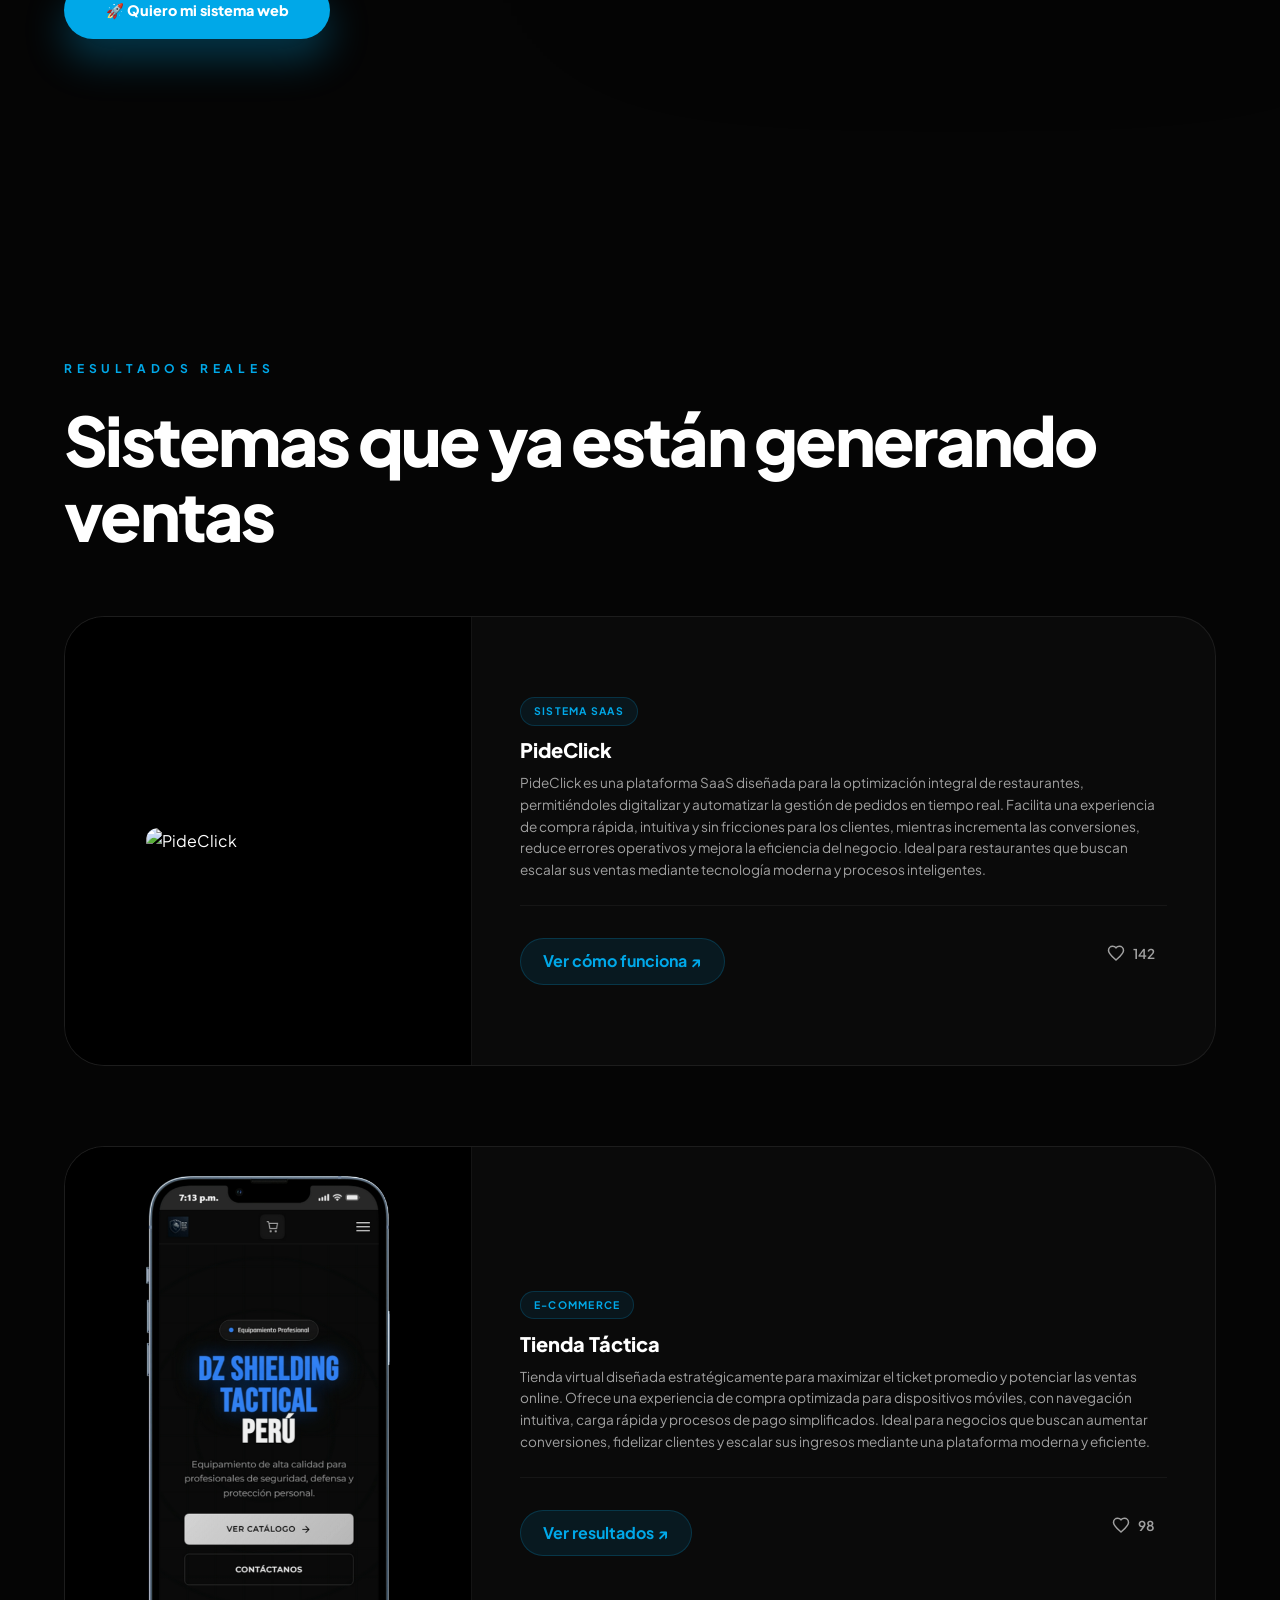
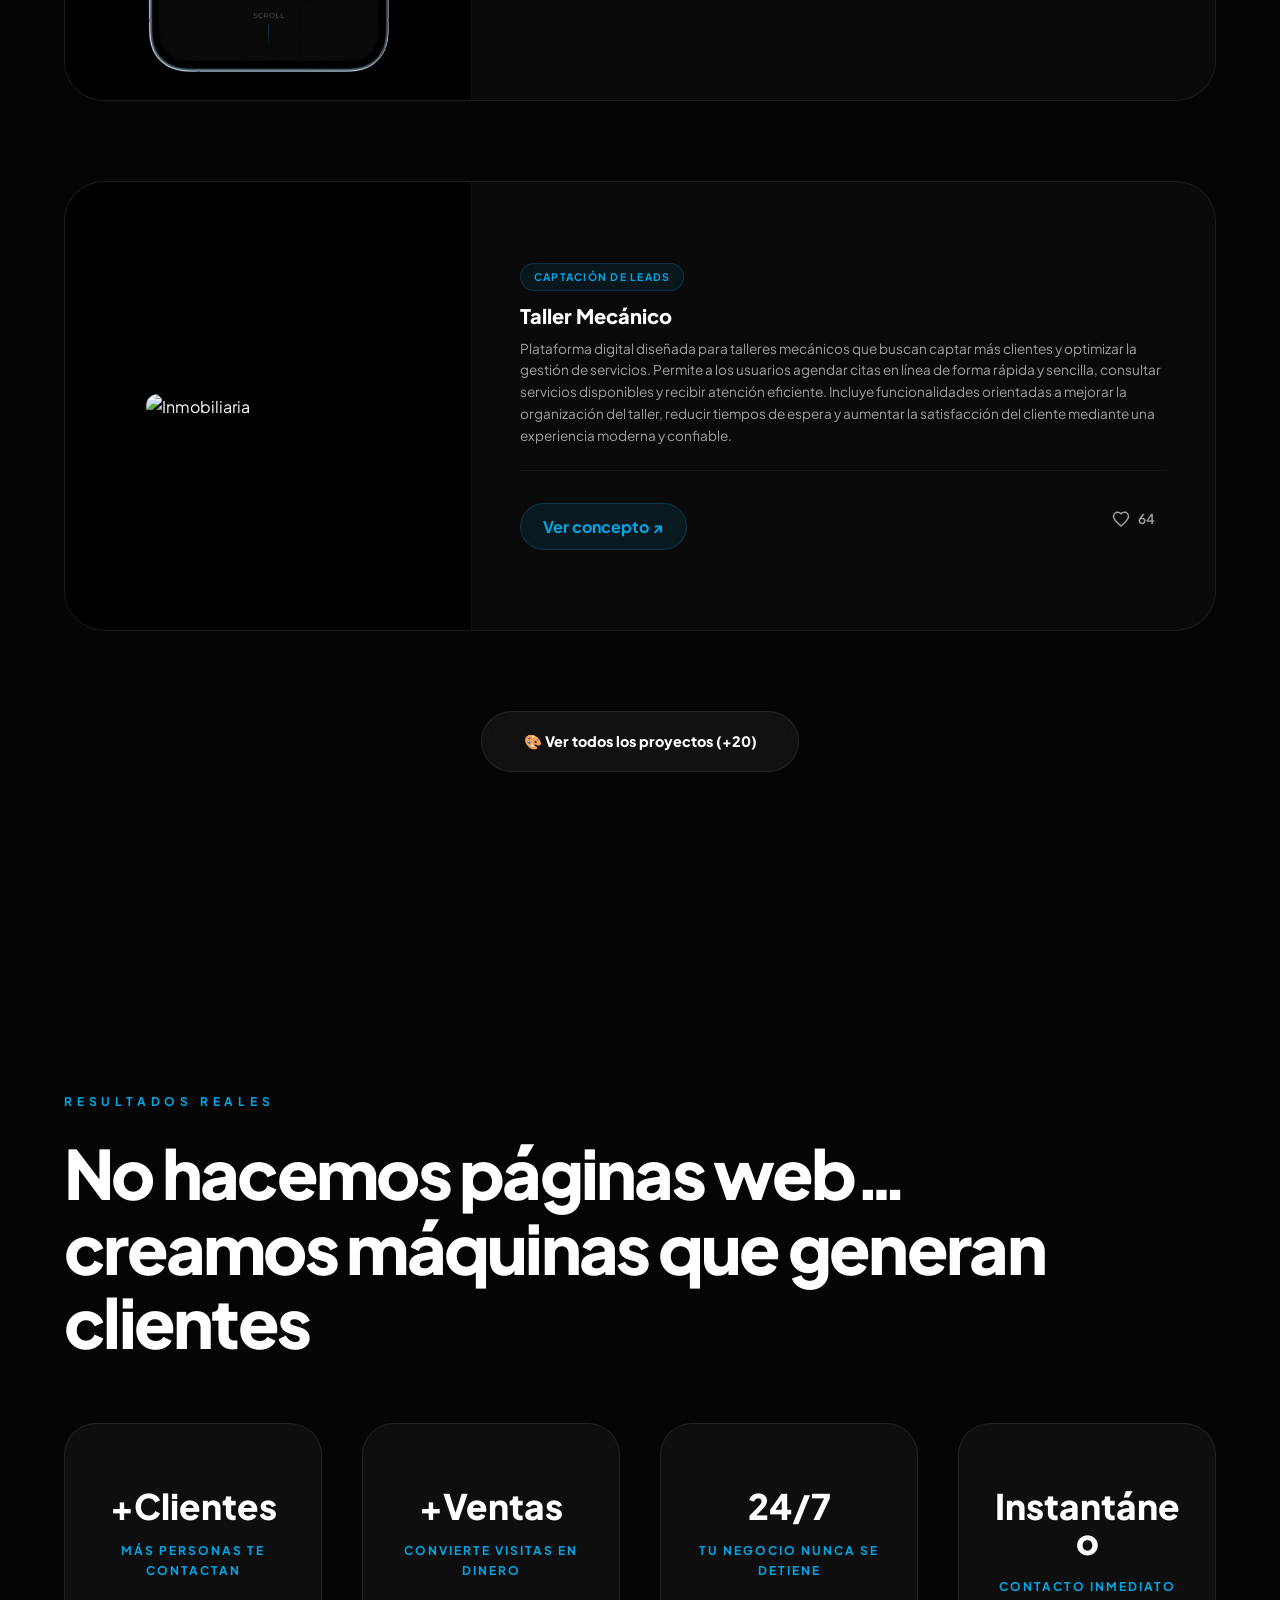
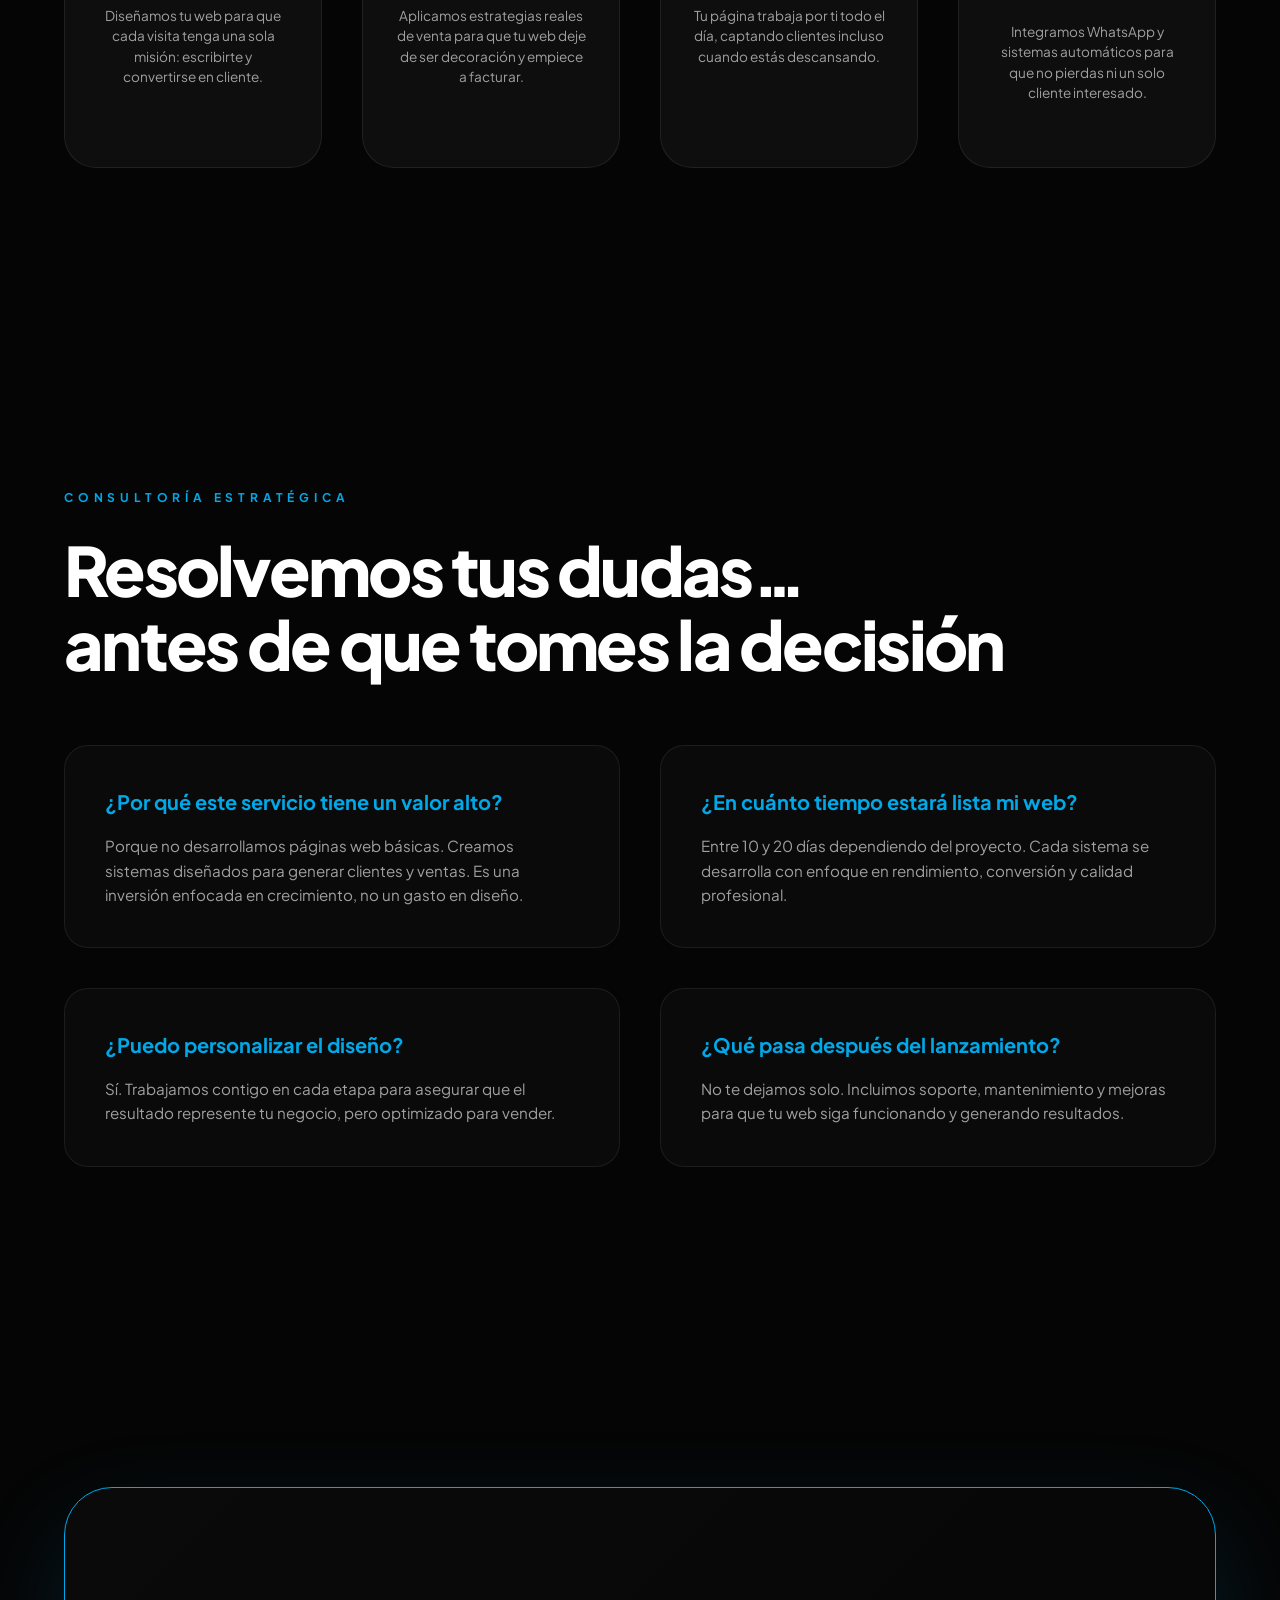
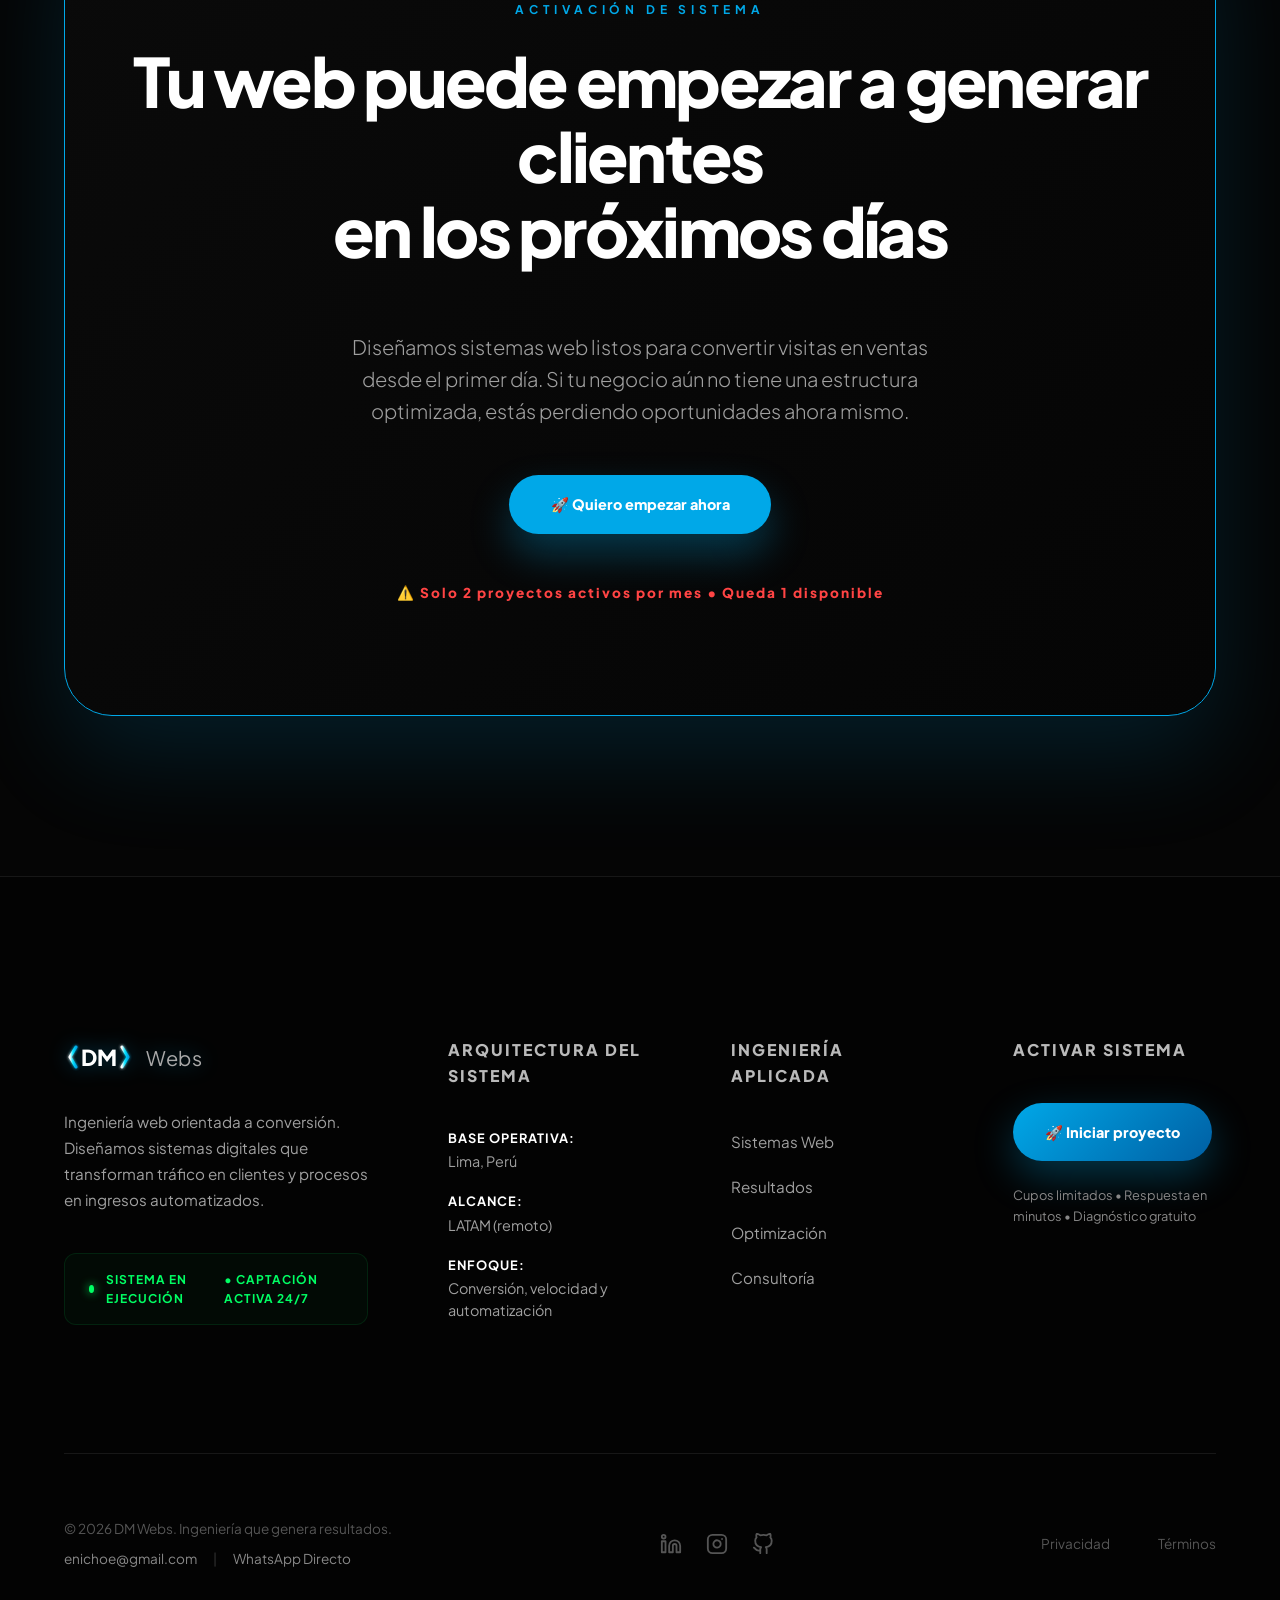
==== commit 12fe4090: "first commit" ====
--- a/index.html
+++ b/index.html
@@ -573,7 +573,7 @@
             <div class="footer-contact-links">
                 <a href="mailto:enichoe@gmail.com">enichoe@gmail.com</a>
                 <span class="sep">|</span>
-                <a href=https://wa.me/972498691?text=🚀%20Hola,%20vengo%20de%20su%20web.%20Estoy%20interesado%20en%20desarrollar%20un%20sistema%20web%20basado%20en%20ingenier%C3%ADa%20de%20conversi%C3%B3n%20que%20me%20permita%20captar%20clientes%20de%20forma%20autom%C3%A1tica%20y%20escalar%20mi%20negocio.%20%C2%BFPodr%C3%ADan%20evaluar%20mi%20caso?" class="footer-cta-btn" target="_blank">WhatsApp Directo</a>
+                <a href="https://wa.me/972498691?text=🚀%20Hola,%20vengo%20de%20su%20web.%20Estoy%20interesado%20en%20desarrollar%20un%20sistema%20web%20basado%20en%20ingenier%C3%ADa%20de%20conversi%C3%B3n%20que%20me%20permita%20captar%20clientes%20de%20forma%20autom%C3%A1tica%20y%20escalar%20mi%20negocio.%20%C2%BFPodr%C3%ADan%20evaluar%20mi%20caso?" target="_blank">WhatsApp Directo</a>
             </div>
         </div>
 
